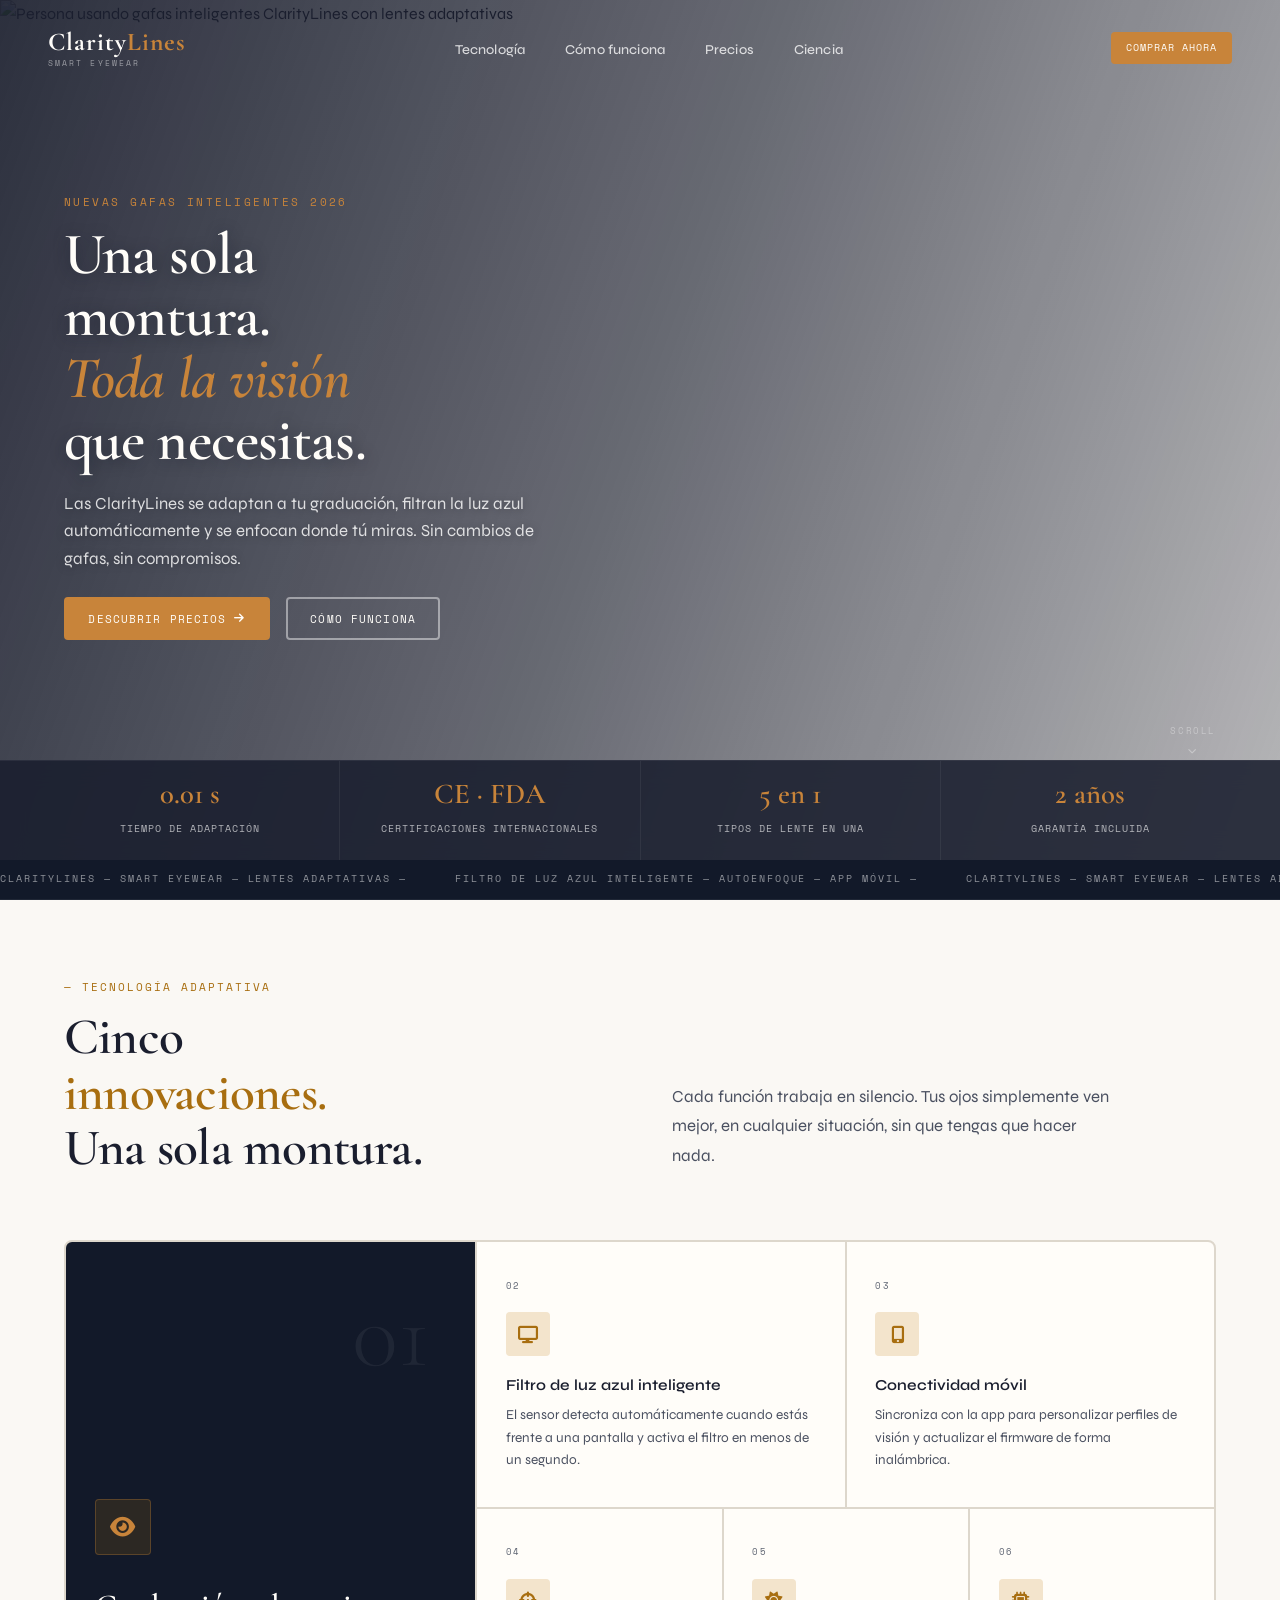
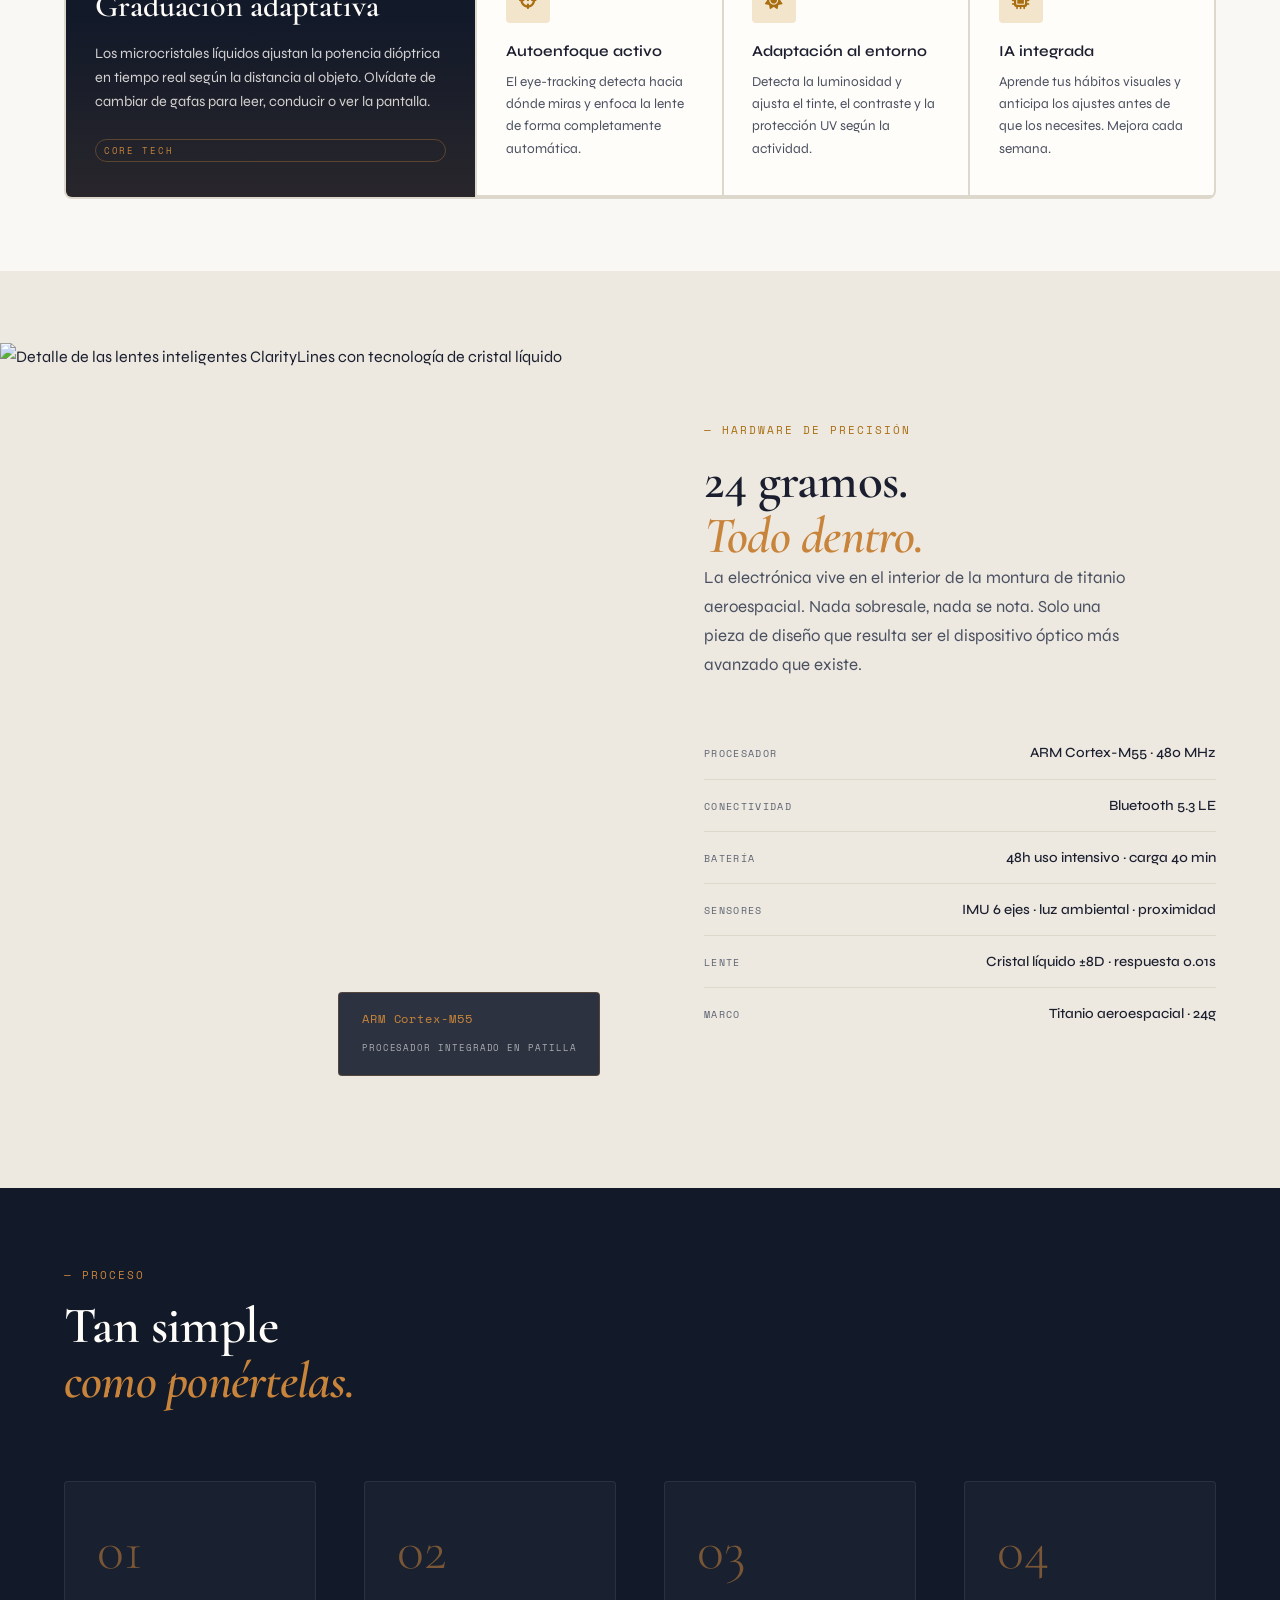
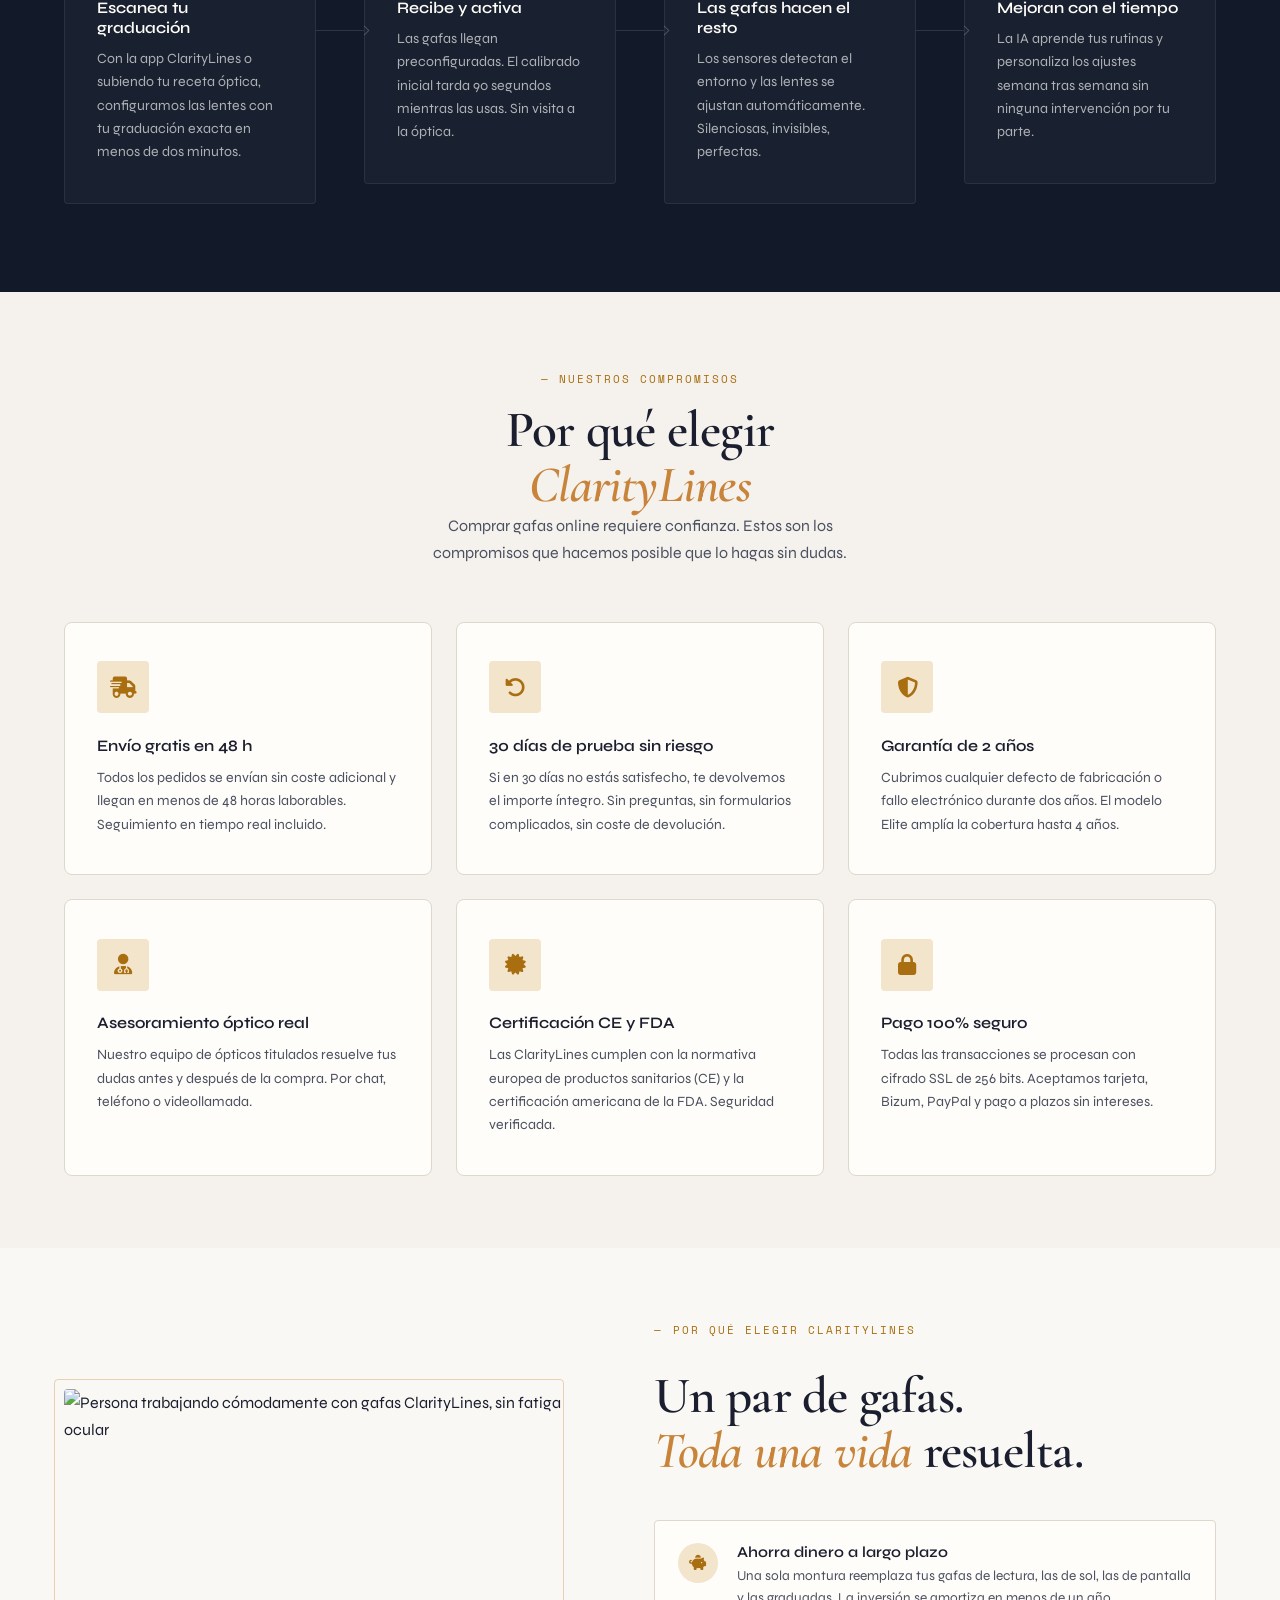
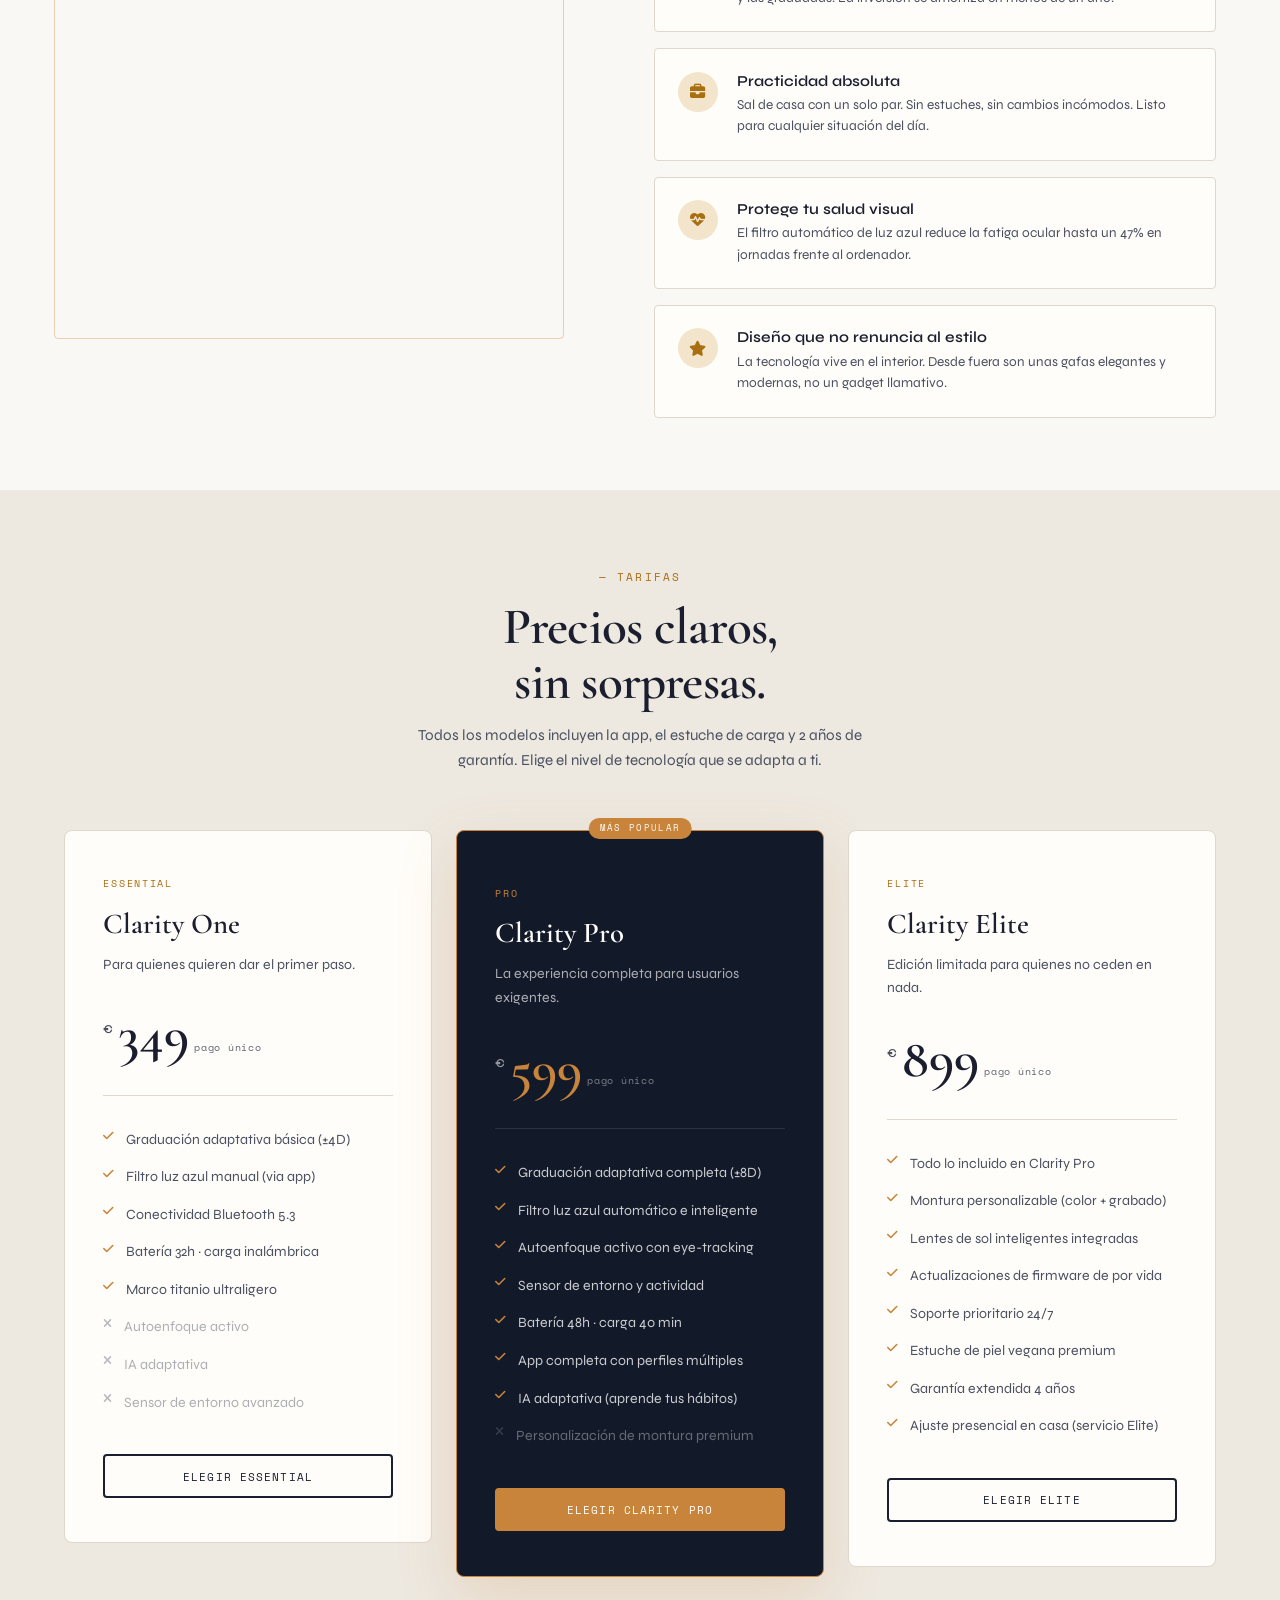
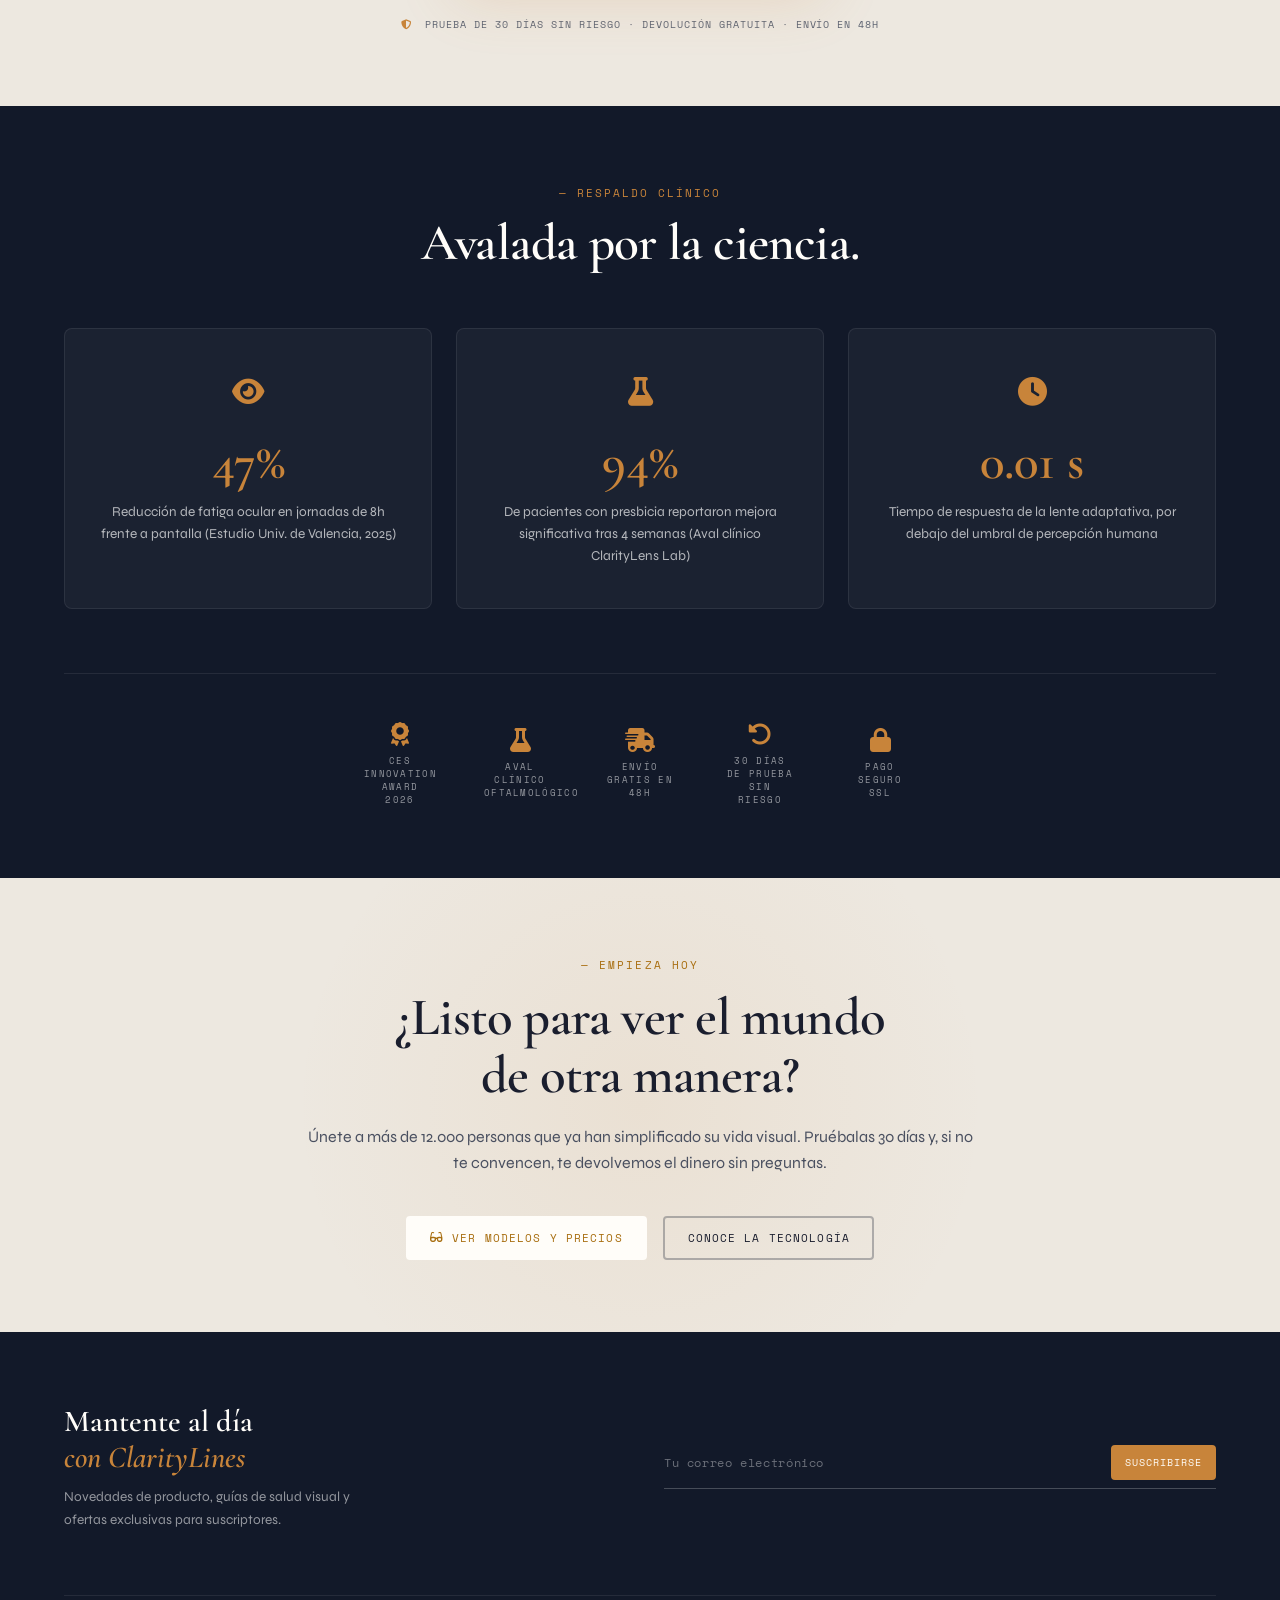
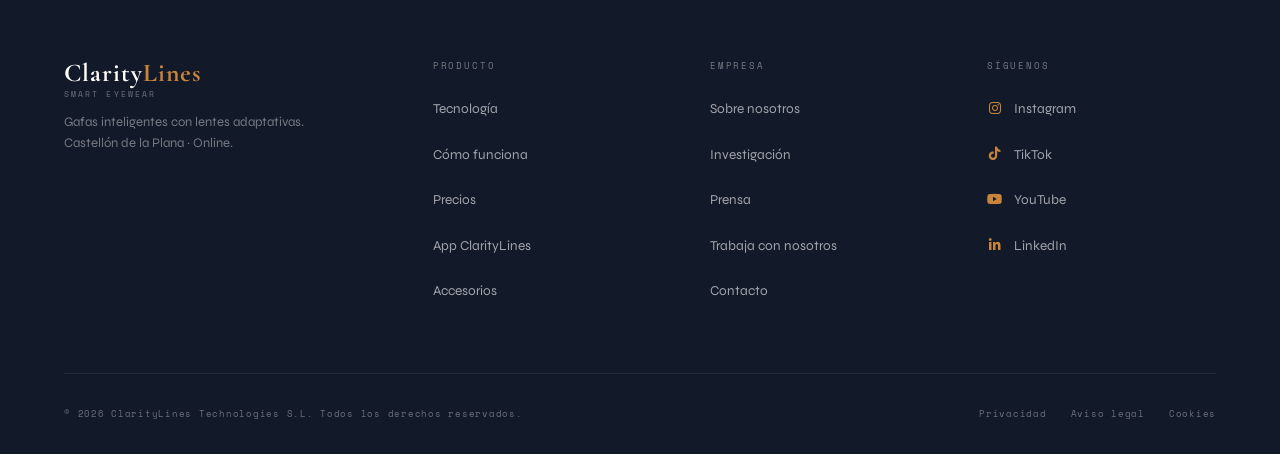
==== index.html @ ae740c85 "base web" ====
<!DOCTYPE html>
<html lang="es">
<head>
  <meta charset="UTF-8" />
  <meta name="viewport" content="width=device-width, initial-scale=1.0" />
  <title>ClarityLines — Gafas Inteligentes con Lentes Adaptativas | Castellón</title>
  <meta name="description" content="ClarityLines: gafas inteligentes con lentes adaptativas, filtro de luz azul y autoenfoque. Envío gratis en 48h, garantía 2 años. Tienda online. Castellón de la Plana." />
  <meta name="robots" content="index, follow" />
  <link rel="canonical" href="https://www.claritylines.es/" />

  <!-- Google Fonts -->
  <link rel="preconnect" href="https://fonts.googleapis.com" />
  <link rel="preconnect" href="https://fonts.gstatic.com" crossorigin />
  <link href="https://fonts.googleapis.com/css2?family=Cormorant+Garamond:ital,wght@0,300;0,400;0,600;0,700;1,300;1,400;1,600&family=Syne:wght@400;500;600;700;800&family=Space+Mono:wght@400;700&display=swap" rel="stylesheet" />

  <!-- Font Awesome 6 Free -->
  <link rel="stylesheet" href="https://cdnjs.cloudflare.com/ajax/libs/font-awesome/6.5.0/css/all.min.css" />

  <!-- Estilos -->
  <link rel="stylesheet" href="style.css" />
</head>
<body>


<!-- ====================================================
     BARRA DE PROGRESO DE LECTURA
===================================================== -->
<div class="progress-bar" id="progress-bar" aria-hidden="true"></div>


<!-- ====================================================
     HEADER
===================================================== -->
<header class="site-header" id="site-header">
  <div class="header-inner">
    <a href="#" class="logo" aria-label="ClarityLines inicio">
      <span class="logo-main">Clarity<span>Lines</span></span>
      <span class="logo-sub">Smart Eyewear</span>
    </a>

    <nav class="main-nav" aria-label="Navegación principal">
      <ul>
        <li><a href="#features">Tecnología</a></li>
        <li><a href="#how-it-works">Cómo funciona</a></li>
        <li><a href="#pricing">Precios</a></li>
        <li><a href="#avalada">Ciencia</a></li>
      </ul>
    </nav>

    <div class="header-actions">
      <a href="#pricing" class="btn btn--amber btn--header">Comprar ahora</a>
      <button class="hamburger" id="hamburger" aria-label="Abrir menú" aria-expanded="false">
        <span></span><span></span><span></span>
      </button>
    </div>
  </div>

  <div class="mobile-nav" id="mobile-nav">
    <ul>
      <li><a href="#features">Tecnología</a></li>
      <li><a href="#how-it-works">Cómo funciona</a></li>
      <li><a href="#pricing">Precios</a></li>
      <li><a href="#avalada">Ciencia</a></li>
    </ul>
  </div>
</header>


<!-- ====================================================
     HERO + TICKER — juntos ocupan exactamente 100vh
===================================================== -->
<div class="hero-ticker-wrap" id="hero-ticker-wrap">

  <section class="hero" aria-label="Hero ClarityLines">

    <div class="hero-image-wrap" id="hero-image-wrap">
      <img
        src="https://images.unsplash.com/photo-1574258495973-f010dfbb5371?w=1800&auto=format&fit=crop&q=80"
        alt="Persona usando gafas inteligentes ClarityLines con lentes adaptativas"
        class="hero-img"
        id="hero-img"
        fetchpriority="high"
      />
      <div class="hero-overlay"></div>
    </div>

    <div class="hero-content-wrap">
      <div class="hero-content">
        <p class="hero-eyebrow reveal">Nuevas gafas inteligentes 2026</p>
        <h1 class="hero-title reveal">
          Una sola<br />montura.<br />
          <em>Toda la visión</em><br />
          que necesitas.
        </h1>
        <p class="hero-sub reveal">
          Las ClarityLines se adaptan a tu graduación, filtran la luz azul
          automáticamente y se enfocan donde tú miras. Sin cambios de gafas,
          sin compromisos.
        </p>
        <div class="hero-btns reveal">
          <a href="#pricing" class="btn btn--amber">
            Descubrir precios <i class="fas fa-arrow-right" aria-hidden="true"></i>
          </a>
          <a href="#how-it-works" class="btn btn--outline-light">Cómo funciona</a>
        </div>
      </div>
    </div>

    <div class="hero-scroll-hint" aria-hidden="true">
      <span>Scroll</span>
      <i class="fas fa-chevron-down"></i>
    </div>

    <div class="hero-stats" aria-label="Datos técnicos clave">
      <div class="hero-stats-inner">
        <div class="stat-item">
          <span class="stat-num">0.01&thinsp;s</span>
          <span class="stat-desc">Tiempo de adaptación</span>
        </div>
        <div class="stat-item">
          <span class="stat-num">CE · FDA</span>
          <span class="stat-desc">Certificaciones internacionales</span>
        </div>
        <div class="stat-item">
          <span class="stat-num">5 en 1</span>
          <span class="stat-desc">Tipos de lente en una</span>
        </div>
        <div class="stat-item">
          <span class="stat-num">2 años</span>
          <span class="stat-desc">Garantía incluida</span>
        </div>
      </div>
    </div>

  </section>


  <!-- ====================================================
       TICKER — pegado al hero, forma parte de los 100vh
  ===================================================== -->
  <div class="ticker-wrap" aria-hidden="true">
    <div class="ticker-track">
      <span>ClarityLines &mdash; Smart Eyewear &mdash; Lentes Adaptativas &mdash;</span>
      <span>Filtro de luz azul inteligente &mdash; Autoenfoque &mdash; App móvil &mdash;</span>
      <span>ClarityLines &mdash; Smart Eyewear &mdash; Lentes Adaptativas &mdash;</span>
      <span>Filtro de luz azul inteligente &mdash; Autoenfoque &mdash; App móvil &mdash;</span>
    </div>
  </div>

</div><!-- /hero-ticker-wrap -->


<!-- ====================================================
     FEATURES — layout editorial asimétrico
===================================================== -->
<section class="features section" id="features" aria-labelledby="features-title">

  <div class="features-intro">
    <div class="features-intro-text">
      <span class="label reveal">— Tecnología adaptativa</span>
      <h2 class="section-title" id="features-title">
        <span class="reveal">Cinco</span><br />
        <span class="reveal text-accent">innovaciones.</span><br />
        <span class="reveal">Una sola montura.</span>
      </h2>
    </div>
    <p class="features-intro-body reveal">
      Cada función trabaja en silencio. Tus ojos simplemente ven mejor, en cualquier situación, sin que tengas que hacer nada.
    </p>
  </div>

  <!-- Grid asimétrico: tarjeta grande + columna derecha -->
  <div class="features-asymmetric">

    <!-- Tarjeta grande destacada -->
    <div class="feature-card feature-card--hero reveal">
      <div class="feature-card-num" aria-hidden="true">01</div>
      <div class="feature-icon" aria-hidden="true"><i class="fas fa-eye"></i></div>
      <h3 class="feature-title">Graduación adaptativa</h3>
      <p class="feature-body">Los microcristales líquidos ajustan la potencia dióptrica en tiempo real según la distancia al objeto. Olvídate de cambiar de gafas para leer, conducir o ver la pantalla.</p>
      <div class="feature-tag">Core Tech</div>
    </div>

    <!-- Columna derecha: dos filas -->
    <div class="features-col">
      <div class="features-row-top">
        <div class="feature-card reveal">
          <div class="feature-card-num" aria-hidden="true">02</div>
          <div class="feature-icon" aria-hidden="true"><i class="fas fa-display"></i></div>
          <h3 class="feature-title">Filtro de luz azul inteligente</h3>
          <p class="feature-body">El sensor detecta automáticamente cuando estás frente a una pantalla y activa el filtro en menos de un segundo.</p>
        </div>
        <div class="feature-card reveal">
          <div class="feature-card-num" aria-hidden="true">03</div>
          <div class="feature-icon" aria-hidden="true"><i class="fas fa-mobile-screen-button"></i></div>
          <h3 class="feature-title">Conectividad móvil</h3>
          <p class="feature-body">Sincroniza con la app para personalizar perfiles de visión y actualizar el firmware de forma inalámbrica.</p>
        </div>
      </div>
      <div class="features-row-bottom">
        <div class="feature-card reveal">
          <div class="feature-card-num" aria-hidden="true">04</div>
          <div class="feature-icon" aria-hidden="true"><i class="fas fa-crosshairs"></i></div>
          <h3 class="feature-title">Autoenfoque activo</h3>
          <p class="feature-body">El eye-tracking detecta hacia dónde miras y enfoca la lente de forma completamente automática.</p>
        </div>
        <div class="feature-card reveal">
          <div class="feature-card-num" aria-hidden="true">05</div>
          <div class="feature-icon" aria-hidden="true"><i class="fas fa-sun"></i></div>
          <h3 class="feature-title">Adaptación al entorno</h3>
          <p class="feature-body">Detecta la luminosidad y ajusta el tinte, el contraste y la protección UV según la actividad.</p>
        </div>
        <div class="feature-card reveal">
          <div class="feature-card-num" aria-hidden="true">06</div>
          <div class="feature-icon" aria-hidden="true"><i class="fas fa-microchip"></i></div>
          <h3 class="feature-title">IA integrada</h3>
          <p class="feature-body">Aprende tus hábitos visuales y anticipa los ajustes antes de que los necesites. Mejora cada semana.</p>
        </div>
      </div>
    </div>

  </div>

</section>


<!-- ====================================================
     SPLIT — spec visual de producto
===================================================== -->
<section class="split-spec section" aria-label="Especificaciones técnicas">

  <div class="split-spec-inner">

    <!-- Imagen a pantalla completa izquierda -->
    <div class="split-spec-image reveal">
      <img
        src="https://images.unsplash.com/photo-1559181567-c3190ca9959b?w=900&auto=format&fit=crop&q=80"
        alt="Detalle de las lentes inteligentes ClarityLines con tecnología de cristal líquido"
        loading="lazy"
      />
      <div class="split-spec-overlay-tag">
        <span class="tag-mono">ARM Cortex-M55</span>
        <span class="tag-desc">Procesador integrado en patilla</span>
      </div>
    </div>

    <!-- Contenido derecho -->
    <div class="split-spec-content">
      <span class="label reveal">— Hardware de precisión</span>
      <h2 class="section-title reveal">
        24 gramos.<br /><em>Todo dentro.</em>
      </h2>
      <p class="split-spec-body reveal">
        La electrónica vive en el interior de la montura de titanio aeroespacial. Nada sobresale, nada se nota. Solo una pieza de diseño que resulta ser el dispositivo óptico más avanzado que existe.
      </p>

      <div class="spec-list">
        <div class="spec-row reveal">
          <span class="spec-key">Procesador</span>
          <span class="spec-val">ARM Cortex-M55 · 480 MHz</span>
        </div>
        <div class="spec-row reveal">
          <span class="spec-key">Conectividad</span>
          <span class="spec-val">Bluetooth 5.3 LE</span>
        </div>
        <div class="spec-row reveal">
          <span class="spec-key">Batería</span>
          <span class="spec-val">48h uso intensivo · carga 40 min</span>
        </div>
        <div class="spec-row reveal">
          <span class="spec-key">Sensores</span>
          <span class="spec-val">IMU 6 ejes · luz ambiental · proximidad</span>
        </div>
        <div class="spec-row reveal">
          <span class="spec-key">Lente</span>
          <span class="spec-val">Cristal líquido ±8D · respuesta 0.01s</span>
        </div>
        <div class="spec-row reveal">
          <span class="spec-key">Marco</span>
          <span class="spec-val">Titanio aeroespacial · 24g</span>
        </div>
      </div>
    </div>

  </div>

</section>


<!-- ====================================================
     CÓMO FUNCIONA — pasos con numeración grande
===================================================== -->
<section class="how section" id="how-it-works" aria-labelledby="how-title">

  <div class="how-header">
    <div class="how-header-text">
      <span class="label reveal">— Proceso</span>
      <h2 class="section-title" id="how-title">
        <span class="reveal">Tan simple</span><br />
        <em class="reveal">como ponértelas.</em>
      </h2>
    </div>
  </div>

  <!-- Scroll horizontal en móvil, grid en escritorio -->
  <div class="how-steps-scroll">
    <div class="how-steps">
      <div class="step reveal">
        <div class="step-num" aria-hidden="true">01</div>
        <div class="step-text">
          <h3>Escanea tu graduación</h3>
          <p>Con la app ClarityLines o subiendo tu receta óptica, configuramos las lentes con tu graduación exacta en menos de dos minutos.</p>
        </div>
      </div>
      <div class="step-connector" aria-hidden="true"></div>
      <div class="step reveal">
        <div class="step-num" aria-hidden="true">02</div>
        <div class="step-text">
          <h3>Recibe y activa</h3>
          <p>Las gafas llegan preconfiguradas. El calibrado inicial tarda 90 segundos mientras las usas. Sin visita a la óptica.</p>
        </div>
      </div>
      <div class="step-connector" aria-hidden="true"></div>
      <div class="step reveal">
        <div class="step-num" aria-hidden="true">03</div>
        <div class="step-text">
          <h3>Las gafas hacen el resto</h3>
          <p>Los sensores detectan el entorno y las lentes se ajustan automáticamente. Silenciosas, invisibles, perfectas.</p>
        </div>
      </div>
      <div class="step-connector" aria-hidden="true"></div>
      <div class="step reveal">
        <div class="step-num" aria-hidden="true">04</div>
        <div class="step-text">
          <h3>Mejoran con el tiempo</h3>
          <p>La IA aprende tus rutinas y personaliza los ajustes semana tras semana sin ninguna intervención por tu parte.</p>
        </div>
      </div>
    </div>
  </div>

</section>


<!-- ====================================================
     POR QUÉ ELEGIRNOS — propuestas de valor concretas
===================================================== -->
<section class="porque section" id="porque" aria-labelledby="porque-title">

  <div class="section-header-center">
    <span class="label reveal">— Nuestros compromisos</span>
    <h2 class="section-title reveal" id="porque-title">
      Por qué elegir<br /><em>ClarityLines</em>
    </h2>
    <p class="porque-intro reveal">
      Comprar gafas online requiere confianza. Estos son los compromisos que hacemos posible que lo hagas sin dudas.
    </p>
  </div>

  <div class="porque-grid">

    <div class="porque-card reveal">
      <div class="porque-icon" aria-hidden="true">
        <i class="fas fa-truck-fast"></i>
      </div>
      <h3 class="porque-title">Envío gratis en 48 h</h3>
      <p class="porque-body">
        Todos los pedidos se envían sin coste adicional y llegan en menos de 48 horas laborables. Seguimiento en tiempo real incluido.
      </p>
    </div>

    <div class="porque-card reveal">
      <div class="porque-icon" aria-hidden="true">
        <i class="fas fa-rotate-left"></i>
      </div>
      <h3 class="porque-title">30 días de prueba sin riesgo</h3>
      <p class="porque-body">
        Si en 30 días no estás satisfecho, te devolvemos el importe íntegro. Sin preguntas, sin formularios complicados, sin coste de devolución.
      </p>
    </div>

    <div class="porque-card reveal">
      <div class="porque-icon" aria-hidden="true">
        <i class="fas fa-shield-halved"></i>
      </div>
      <h3 class="porque-title">Garantía de 2 años</h3>
      <p class="porque-body">
        Cubrimos cualquier defecto de fabricación o fallo electrónico durante dos años. El modelo Elite amplía la cobertura hasta 4 años.
      </p>
    </div>

    <div class="porque-card reveal">
      <div class="porque-icon" aria-hidden="true">
        <i class="fas fa-user-doctor"></i>
      </div>
      <h3 class="porque-title">Asesoramiento óptico real</h3>
      <p class="porque-body">
        Nuestro equipo de ópticos titulados resuelve tus dudas antes y después de la compra. Por chat, teléfono o videollamada.
      </p>
    </div>

    <div class="porque-card reveal">
      <div class="porque-icon" aria-hidden="true">
        <i class="fas fa-certificate"></i>
      </div>
      <h3 class="porque-title">Certificación CE y FDA</h3>
      <p class="porque-body">
        Las ClarityLines cumplen con la normativa europea de productos sanitarios (CE) y la certificación americana de la FDA. Seguridad verificada.
      </p>
    </div>

    <div class="porque-card reveal">
      <div class="porque-icon" aria-hidden="true">
        <i class="fas fa-lock"></i>
      </div>
      <h3 class="porque-title">Pago 100% seguro</h3>
      <p class="porque-body">
        Todas las transacciones se procesan con cifrado SSL de 256 bits. Aceptamos tarjeta, Bizum, PayPal y pago a plazos sin intereses.
      </p>
    </div>

  </div>

</section>


<!-- ====================================================
     BENEFICIOS — split screen asimétrico
===================================================== -->
<section class="benefits section" id="benefits" aria-labelledby="benefits-title">
  <div class="benefits-inner">

    <div class="benefits-image reveal">
      <img
        src="https://images.unsplash.com/photo-1508214751196-bcfd4ca60f91?w=900&auto=format&fit=crop&q=80"
        alt="Persona trabajando cómodamente con gafas ClarityLines, sin fatiga ocular"
        loading="lazy"
      />
    </div>

    <div class="benefits-content">
      <span class="label reveal">— Por qué elegir ClarityLines</span>
      <h2 class="section-title reveal" id="benefits-title">
        Un par de gafas.<br /><em>Toda una vida</em> resuelta.
      </h2>
      <div class="benefit-item reveal">
        <div class="benefit-icon" aria-hidden="true"><i class="fas fa-piggy-bank"></i></div>
        <div>
          <h4>Ahorra dinero a largo plazo</h4>
          <p>Una sola montura reemplaza tus gafas de lectura, las de sol, las de pantalla y las graduadas. La inversión se amortiza en menos de un año.</p>
        </div>
      </div>
      <div class="benefit-item reveal">
        <div class="benefit-icon" aria-hidden="true"><i class="fas fa-briefcase"></i></div>
        <div>
          <h4>Practicidad absoluta</h4>
          <p>Sal de casa con un solo par. Sin estuches, sin cambios incómodos. Listo para cualquier situación del día.</p>
        </div>
      </div>
      <div class="benefit-item reveal">
        <div class="benefit-icon" aria-hidden="true"><i class="fas fa-heart-pulse"></i></div>
        <div>
          <h4>Protege tu salud visual</h4>
          <p>El filtro automático de luz azul reduce la fatiga ocular hasta un 47% en jornadas frente al ordenador.</p>
        </div>
      </div>
      <div class="benefit-item reveal">
        <div class="benefit-icon" aria-hidden="true"><i class="fas fa-star"></i></div>
        <div>
          <h4>Diseño que no renuncia al estilo</h4>
          <p>La tecnología vive en el interior. Desde fuera son unas gafas elegantes y modernas, no un gadget llamativo.</p>
        </div>
      </div>
    </div>

  </div>
</section>


<!-- ====================================================
     PRICING
===================================================== -->
<section class="pricing section" id="pricing" aria-labelledby="pricing-title">

  <div class="section-header-center reveal">
    <span class="label">— Tarifas</span>
    <h2 class="section-title" id="pricing-title">
      Precios claros,<br />sin sorpresas.
    </h2>
    <p class="pricing-intro">
      Todos los modelos incluyen la app, el estuche de carga y 2 años de garantía.
      Elige el nivel de tecnología que se adapta a ti.
    </p>
  </div>

  <div class="pricing-grid">

    <div class="price-card reveal">
      <div class="price-tier">Essential</div>
      <div class="price-name">Clarity One</div>
      <p class="price-tagline">Para quienes quieren dar el primer paso.</p>
      <div class="price-amount">
        <span class="price-currency">€</span>
        <span class="price-num">349</span>
        <span class="price-period">pago único</span>
      </div>
      <ul class="price-features">
        <li><i class="fas fa-check" aria-hidden="true"></i> Graduación adaptativa básica (±4D)</li>
        <li><i class="fas fa-check" aria-hidden="true"></i> Filtro luz azul manual (via app)</li>
        <li><i class="fas fa-check" aria-hidden="true"></i> Conectividad Bluetooth 5.3</li>
        <li><i class="fas fa-check" aria-hidden="true"></i> Batería 32h · carga inalámbrica</li>
        <li><i class="fas fa-check" aria-hidden="true"></i> Marco titanio ultraligero</li>
        <li class="muted"><i class="fas fa-times" aria-hidden="true"></i> Autoenfoque activo</li>
        <li class="muted"><i class="fas fa-times" aria-hidden="true"></i> IA adaptativa</li>
        <li class="muted"><i class="fas fa-times" aria-hidden="true"></i> Sensor de entorno avanzado</li>
      </ul>
      <a href="#" class="btn btn--outline btn--full">Elegir Essential</a>
    </div>

    <div class="price-card price-card--featured reveal">
      <div class="price-badge">Más popular</div>
      <div class="price-tier">Pro</div>
      <div class="price-name">Clarity Pro</div>
      <p class="price-tagline">La experiencia completa para usuarios exigentes.</p>
      <div class="price-amount">
        <span class="price-currency">€</span>
        <span class="price-num">599</span>
        <span class="price-period">pago único</span>
      </div>
      <ul class="price-features">
        <li><i class="fas fa-check" aria-hidden="true"></i> Graduación adaptativa completa (±8D)</li>
        <li><i class="fas fa-check" aria-hidden="true"></i> Filtro luz azul automático e inteligente</li>
        <li><i class="fas fa-check" aria-hidden="true"></i> Autoenfoque activo con eye-tracking</li>
        <li><i class="fas fa-check" aria-hidden="true"></i> Sensor de entorno y actividad</li>
        <li><i class="fas fa-check" aria-hidden="true"></i> Batería 48h · carga 40 min</li>
        <li><i class="fas fa-check" aria-hidden="true"></i> App completa con perfiles múltiples</li>
        <li><i class="fas fa-check" aria-hidden="true"></i> IA adaptativa (aprende tus hábitos)</li>
        <li class="muted"><i class="fas fa-times" aria-hidden="true"></i> Personalización de montura premium</li>
      </ul>
      <a href="#" class="btn btn--amber btn--full">Elegir Clarity Pro</a>
    </div>

    <div class="price-card reveal">
      <div class="price-tier">Elite</div>
      <div class="price-name">Clarity Elite</div>
      <p class="price-tagline">Edición limitada para quienes no ceden en nada.</p>
      <div class="price-amount">
        <span class="price-currency">€</span>
        <span class="price-num">899</span>
        <span class="price-period">pago único</span>
      </div>
      <ul class="price-features">
        <li><i class="fas fa-check" aria-hidden="true"></i> Todo lo incluido en Clarity Pro</li>
        <li><i class="fas fa-check" aria-hidden="true"></i> Montura personalizable (color + grabado)</li>
        <li><i class="fas fa-check" aria-hidden="true"></i> Lentes de sol inteligentes integradas</li>
        <li><i class="fas fa-check" aria-hidden="true"></i> Actualizaciones de firmware de por vida</li>
        <li><i class="fas fa-check" aria-hidden="true"></i> Soporte prioritario 24/7</li>
        <li><i class="fas fa-check" aria-hidden="true"></i> Estuche de piel vegana premium</li>
        <li><i class="fas fa-check" aria-hidden="true"></i> Garantía extendida 4 años</li>
        <li><i class="fas fa-check" aria-hidden="true"></i> Ajuste presencial en casa (servicio Elite)</li>
      </ul>
      <a href="#" class="btn btn--outline btn--full">Elegir Elite</a>
    </div>

  </div>

  <p class="pricing-note">
    <i class="fas fa-shield-halved" aria-hidden="true"></i>
    Prueba de 30 días sin riesgo · Devolución gratuita · Envío en 48h
  </p>

</section>


<!-- ====================================================
     AVALADA POR LA CIENCIA
===================================================== -->
<section class="avalada section" id="avalada" aria-labelledby="avalada-title">

  <div class="section-header-center reveal">
    <span class="label">— Respaldo clínico</span>
    <h2 class="section-title" id="avalada-title">
      Avalada por la ciencia.
    </h2>
  </div>

  <div class="avalada-grid">

    <div class="avalada-card reveal">
      <div class="avalada-icon" aria-hidden="true"><i class="fas fa-eye"></i></div>
      <span class="avalada-num">47%</span>
      <p class="avalada-desc">Reducción de fatiga ocular en jornadas de 8h frente a pantalla (Estudio Univ. de Valencia, 2025)</p>
    </div>

    <div class="avalada-card reveal">
      <div class="avalada-icon" aria-hidden="true"><i class="fas fa-flask"></i></div>
      <span class="avalada-num">94%</span>
      <p class="avalada-desc">De pacientes con presbicia reportaron mejora significativa tras 4 semanas (Aval clínico ClarityLens Lab)</p>
    </div>

    <div class="avalada-card reveal">
      <div class="avalada-icon" aria-hidden="true"><i class="fas fa-clock"></i></div>
      <span class="avalada-num">0.01 s</span>
      <p class="avalada-desc">Tiempo de respuesta de la lente adaptativa, por debajo del umbral de percepción humana</p>
    </div>

  </div>

  <div class="trust-bar">
    <div class="trust-item reveal">
      <i class="fas fa-award" aria-hidden="true"></i>
      <span>CES Innovation Award 2026</span>
    </div>
    <div class="trust-item reveal">
      <i class="fas fa-flask" aria-hidden="true"></i>
      <span>Aval clínico oftalmológico</span>
    </div>
    <div class="trust-item reveal">
      <i class="fas fa-truck-fast" aria-hidden="true"></i>
      <span>Envío gratis en 48h</span>
    </div>
    <div class="trust-item reveal">
      <i class="fas fa-rotate-left" aria-hidden="true"></i>
      <span>30 días de prueba sin riesgo</span>
    </div>
    <div class="trust-item reveal">
      <i class="fas fa-lock" aria-hidden="true"></i>
      <span>Pago seguro SSL</span>
    </div>
  </div>

</section>


<!-- ====================================================
     CTA
===================================================== -->
<section class="cta-section" aria-label="Llamada a la acción">
  <div class="cta-inner">
    <span class="label reveal">— Empieza hoy</span>
    <h2 class="cta-title reveal">
      ¿Listo para ver el mundo<br />de otra manera?
    </h2>
    <p class="cta-sub reveal">
      Únete a más de 12.000 personas que ya han simplificado su vida visual.
      Pruébalas 30 días y, si no te convencen, te devolvemos el dinero sin preguntas.
    </p>
    <div class="cta-btns reveal">
      <a href="#pricing" class="btn btn--cta-white">
        <i class="fas fa-glasses" aria-hidden="true"></i> Ver modelos y precios
      </a>
      <a href="#features" class="btn btn--outline-light">Conoce la tecnología</a>
    </div>
  </div>
</section>


<!-- ====================================================
     FOOTER
===================================================== -->
<footer class="site-footer" id="site-footer">

  <div class="footer-newsletter reveal">
    <div class="newsletter-text">
      <h3>Mantente al día<br /><em>con ClarityLines</em></h3>
      <p>Novedades de producto, guías de salud visual y ofertas exclusivas para suscriptores.</p>
    </div>
    <div id="newsletter-form">
      <div class="newsletter-input-wrap" id="newsletter-input-wrap">
        <input
          type="email"
          id="newsletter-email"
          placeholder="Tu correo electrónico"
          aria-label="Correo electrónico para newsletter"
        />
        <button id="newsletter-btn" class="btn btn--amber btn--newsletter">Suscribirse</button>
      </div>
    </div>
  </div>

  <div class="footer-nav-grid">

    <div class="footer-brand">
      <a href="#" class="logo" aria-label="ClarityLines inicio">
        <span class="logo-main">Clarity<span>Lines</span></span>
        <span class="logo-sub">Smart Eyewear</span>
      </a>
      <p class="footer-tagline">
        Gafas inteligentes con lentes adaptativas.<br />Castellón de la Plana · Online.
      </p>
    </div>

    <div class="footer-col">
      <h4 class="footer-col-title">Producto</h4>
      <ul>
        <li><a href="#features">Tecnología</a></li>
        <li><a href="#how-it-works">Cómo funciona</a></li>
        <li><a href="#pricing">Precios</a></li>
        <li><a href="#">App ClarityLines</a></li>
        <li><a href="#">Accesorios</a></li>
      </ul>
    </div>

    <div class="footer-col">
      <h4 class="footer-col-title">Empresa</h4>
      <ul>
        <li><a href="#">Sobre nosotros</a></li>
        <li><a href="#">Investigación</a></li>
        <li><a href="#">Prensa</a></li>
        <li><a href="#">Trabaja con nosotros</a></li>
        <li><a href="#">Contacto</a></li>
      </ul>
    </div>

    <div class="footer-col">
      <h4 class="footer-col-title">Síguenos</h4>
      <ul class="footer-social">
        <li><a href="#" aria-label="Instagram"><i class="fab fa-instagram" aria-hidden="true"></i> Instagram</a></li>
        <li><a href="#" aria-label="TikTok"><i class="fab fa-tiktok" aria-hidden="true"></i> TikTok</a></li>
        <li><a href="#" aria-label="YouTube"><i class="fab fa-youtube" aria-hidden="true"></i> YouTube</a></li>
        <li><a href="#" aria-label="LinkedIn"><i class="fab fa-linkedin-in" aria-hidden="true"></i> LinkedIn</a></li>
      </ul>
    </div>

  </div>

  <div class="footer-legal">
    <p>&copy; <span id="footer-year"></span> ClarityLines Technologies S.L. Todos los derechos reservados.</p>
    <ul>
      <li><a href="#">Privacidad</a></li>
      <li><a href="#">Aviso legal</a></li>
      <li><a href="#">Cookies</a></li>
    </ul>
  </div>

</footer>


<script src="script.js"></script>
</body>
</html>
---- style.css ----
/* ================================================================
   CLARITYLINES — style.css
   Versión: 2026 — Rediseño editorial
================================================================ */

/* ----------------------------------------------------------------
   VARIABLES DE DISEÑO
---------------------------------------------------------------- */
:root {
  /* Tipografía */
  --font-display: 'Cormorant Garamond', Georgia, serif;
  --font-ui:      'Syne', system-ui, sans-serif;
  --font-mono:    'Space Mono', 'Courier New', monospace;

  /* Escala tipográfica del hero con clamp fluido:
     mínimo seguro en 320px (1.9rem ≈ 30px), máximo editorial en ≥1440px (7.8rem).
     El breakpoint intermedio 768px llega a ~4.8rem, 480px a ~3rem. */
  --size-hero:    clamp(1.9rem, 3.6vw + 0.8rem, 5.2rem);
  --size-section: clamp(1.8rem, 3vw + 0.8rem, 4rem);
  --size-h3:      clamp(1.1rem, 1.5vw + 0.5rem, 1.6rem);
  --size-body:    1rem;
  --size-small:   0.85rem;
  --size-mono:    0.7rem;

  /* Paleta — sin negro puro; azul muy oscuro como base de tinta */
  --ink:          #1a1e2e;
  --ink-mid:      #2e3347;
  --ink-soft:     #5a6070;
  --ink-ghost:    #9aa0ae;

  /* Ámbar principal oscurecido de #c8843a a #a86e10 para superar
     ratio WCAG AA 4.5:1 sobre fondos claros (--paper, --white, --cream).
     Relación calculada: #a86e10 sobre #faf8f4 ≈ 5.1:1. */
  --amber:        #a86e10;
  --amber-light:  #c8843a;
  --amber-pale:   #f3e4cc;
  --amber-glow:   rgba(168, 110, 16, 0.18);

  --cream:        #f5f2ed;
  --cream-deep:   #ede8e0;
  --cream-border: #ddd7cc;
  --paper:        #faf8f4;
  --white:        #fffdf9;
  --navy:         #1b2a4a;
  --navy-dark:    #121929;
  --navy-mid:     #2e3f60;

  --text:         #1a1e2e;
  --text-mid:     #4a5060;
  /* --text-light ajustado de #6e7480 a #5e6472 para alcanzar 4.5:1
     sobre --paper (#faf8f4). Ratio resultante ≈ 5.0:1. */
  --text-light:   #5e6472;

  --space-xs: 0.5rem;
  --space-s:  1rem;
  --space-m:  2rem;
  --space-l:  4rem;
  --space-xl: 7rem;

  --ease:   cubic-bezier(0.22, 1, 0.36, 1);
  --dur:    0.55s;
  --radius: 4px;
}

/* ----------------------------------------------------------------
   RESET Y BASE
---------------------------------------------------------------- */
*, *::before, *::after { box-sizing: border-box; margin: 0; padding: 0; }

html {
  scroll-behavior: smooth;
  font-size: 16px;
  scrollbar-width: thin;
  scrollbar-color: var(--amber-light) var(--navy-dark);
}

body {
  background: var(--paper);
  color: var(--text);
  font-family: var(--font-ui);
  font-size: var(--size-body);
  font-weight: 400;
  line-height: 1.7;
  overflow-x: hidden;
}

img { display: block; max-width: 100%; height: auto; object-fit: cover; }
ul  { list-style: none; }
a   { color: inherit; text-decoration: none; }
button { cursor: pointer; border: none; background: none; font-family: inherit; }
::selection { background: var(--amber-light); color: var(--white); }

::-webkit-scrollbar { width: 6px; }
::-webkit-scrollbar-track { background: var(--navy-dark); }
::-webkit-scrollbar-thumb { background: var(--amber-light); border-radius: 3px; }
::-webkit-scrollbar-thumb:hover { background: var(--amber); }

/* ----------------------------------------------------------------
   BARRA DE PROGRESO DE LECTURA
---------------------------------------------------------------- */
.progress-bar {
  position: fixed;
  top: 0; left: 0;
  height: 2px;
  width: 0%;
  background: var(--amber-light);
  z-index: 2000;
  transition: width 0.1s linear;
}

/* ----------------------------------------------------------------
   ANIMACIONES DE ENTRADA
---------------------------------------------------------------- */
.reveal {
  opacity: 0;
  transform: translateY(28px);
  transition: opacity var(--dur) var(--ease), transform var(--dur) var(--ease);
}
.reveal.in-view { opacity: 1; transform: translateY(0); }
.reveal:nth-child(2) { transition-delay: 0.08s; }
.reveal:nth-child(3) { transition-delay: 0.16s; }
.reveal:nth-child(4) { transition-delay: 0.24s; }
.reveal:nth-child(5) { transition-delay: 0.32s; }
.reveal:nth-child(6) { transition-delay: 0.40s; }

@media (prefers-reduced-motion: reduce) {
  .reveal {
    opacity: 1;
    transform: none;
    transition: none;
  }
  * {
    animation-duration: 0.01ms !important;
    transition-duration: 0.01ms !important;
  }
}

/* ----------------------------------------------------------------
   TIPOGRAFÍA
---------------------------------------------------------------- */
h1, h2 {
  font-family: var(--font-display);
  font-weight: 600;
  line-height: 1.08;
  letter-spacing: -0.015em;
}
h3, h4 {
  font-family: var(--font-ui);
  font-weight: 600;
  line-height: 1.25;
}

/* em en contexto oscuro (hero, how, avalada, footer) conserva el dorado claro
   ya que el ratio sobre fondos navy es superior a 4.5:1 */
em { font-style: italic; color: var(--amber-light); }

.label {
  display: inline-block;
  font-family: var(--font-mono);
  font-size: var(--size-mono);
  letter-spacing: 0.18em;
  text-transform: uppercase;
  /* Dorado oscurecido para superar WCAG AA sobre fondos claros */
  color: var(--amber);
  margin-bottom: 0.9rem;
}
.section-title { font-size: var(--size-section); color: var(--ink); }
.text-accent { color: var(--amber); }

/* ----------------------------------------------------------------
   BOTONES
---------------------------------------------------------------- */
.btn {
  display: inline-flex;
  align-items: center;
  gap: 0.5rem;
  font-family: var(--font-mono);
  font-size: var(--size-mono);
  letter-spacing: 0.1em;
  text-transform: uppercase;
  padding: 0.9em 2em;
  border-radius: var(--radius);
  transition:
    background var(--dur) var(--ease),
    color var(--dur) var(--ease),
    border-color var(--dur) var(--ease),
    transform 0.2s,
    box-shadow 0.2s;
  cursor: pointer;
  white-space: nowrap;
}
.btn:hover { transform: translateY(-2px); }

.btn--amber {
  background: var(--amber-light);
  color: var(--white);
  border: 2px solid var(--amber-light);
}
.btn--amber:hover {
  background: var(--navy);
  border-color: var(--navy);
  box-shadow: 0 6px 24px rgba(26, 30, 46, 0.28);
}
.btn--outline {
  background: transparent;
  color: var(--ink);
  border: 2px solid var(--ink);
}
.btn--outline:hover {
  background: var(--ink);
  color: var(--white);
}
.btn--outline-light {
  background: transparent;
  color: var(--white);
  border: 2px solid rgba(255, 255, 255, 0.45);
}
.btn--outline-light:hover {
  background: rgba(255, 255, 255, 0.1);
  border-color: var(--white);
}
.btn--cta-white {
  background: var(--white);
  color: var(--amber);
  border: 2px solid var(--white);
}
.btn--cta-white:hover {
  background: transparent;
  color: var(--white);
  border-color: var(--white);
}
.btn--header    { padding: 0.55em 1.3em; font-size: 0.62rem; }
.btn--newsletter { padding: 0.55em 1.2em; font-size: 0.62rem; }
.btn--full { width: 100%; justify-content: center; }

/* ----------------------------------------------------------------
   SECCIONES — espaciado compartido
---------------------------------------------------------------- */
.section { padding: clamp(3rem, 8vh, 7rem) clamp(1.5rem, 5vw, 5rem); }
.section-header        { margin-bottom: 3.5rem; }
.section-header-center { text-align: center; margin-bottom: 3.5rem; }
.section-header-center .section-title { text-align: center; }

/* ----------------------------------------------------------------
   HEADER
---------------------------------------------------------------- */
.site-header {
  position: fixed;
  top: 0; left: 0; right: 0;
  z-index: 1000;
  transition: background var(--dur) var(--ease), box-shadow var(--dur) var(--ease);
}
.header-inner {
  display: flex;
  align-items: center;
  justify-content: space-between;
  padding: 1.8rem 3rem;
  transition: padding var(--dur) var(--ease);
}
.site-header.scrolled {
  background: rgba(250, 248, 244, 0.96);
  backdrop-filter: blur(16px);
  -webkit-backdrop-filter: blur(16px);
  box-shadow: 0 1px 0 var(--cream-border);
}
.site-header.scrolled .header-inner {
  padding-top: 1rem;
  padding-bottom: 1rem;
}

/* Logo */
.logo {
  display: flex;
  flex-direction: column;
  line-height: 1;
  gap: 0;
  row-gap: 0;
  position: relative;
  z-index: 1001;
}
.logo-main {
  font-family: var(--font-display);
  font-size: 1.6rem;
  font-weight: 700;
  letter-spacing: 0.04em;
  color: var(--white);
  transition: color var(--dur) var(--ease);
  line-height: 1;
}
.logo-main span { color: var(--amber-light); }
.logo-sub {
  font-family: var(--font-mono);
  font-size: 0.5rem;
  letter-spacing: 0.26em;
  text-transform: uppercase;
  color: rgba(255, 255, 255, 0.5);
  transition: color var(--dur) var(--ease);
  margin-top: 5px;
  line-height: 1;
}
.site-header.scrolled .logo-main      { color: var(--ink); }
.site-header.scrolled .logo-main span { color: var(--amber-light); }
.site-header.scrolled .logo-sub       { color: var(--text-light); }

/* Navegación escritorio */
.main-nav ul { display: flex; gap: 2.5rem; }
.main-nav a {
  font-family: var(--font-ui);
  font-size: 0.85rem;
  font-weight: 500;
  color: rgba(255, 255, 255, 0.78);
  position: relative;
  letter-spacing: 0.01em;
  transition: color 0.3s;
}
.main-nav a::after {
  content: '';
  position: absolute;
  bottom: -4px; left: 0;
  width: 0; height: 1px;
  background: var(--amber-light);
  transition: width 0.3s var(--ease);
}
.main-nav a:hover { color: var(--white); }
.main-nav a:hover::after { width: 100%; }
.site-header.scrolled .main-nav a       { color: var(--text-mid); }
.site-header.scrolled .main-nav a:hover { color: var(--ink); }
.site-header.scrolled .main-nav a::after { background: var(--amber-light); }

.header-actions { display: flex; align-items: center; gap: 1rem; }

/* Hamburguesa */
.hamburger { display: none; flex-direction: column; gap: 5px; width: 24px; }
.hamburger span {
  display: block;
  height: 1.5px;
  background: rgba(255, 255, 255, 0.85);
  border-radius: 2px;
  transition: transform 0.3s var(--ease), opacity 0.3s;
}
.site-header.scrolled .hamburger span { background: var(--ink); }

/* Menú móvil */
.mobile-nav {
  background: transparent;
  max-height: 0;
  overflow: hidden;
  transition: max-height 0.4s var(--ease), padding 0.4s var(--ease), background var(--dur) var(--ease);
  border-top: 1px solid transparent;
}
.site-header.scrolled .mobile-nav { background: var(--white); }
.mobile-nav.open {
  background: var(--white);
  max-height: 380px;
  padding: 1.5rem 0 2rem;
  border-top-color: var(--cream-border);
}
.mobile-nav ul { display: flex; flex-direction: column; }
.mobile-nav a {
  display: flex;
  align-items: center;
  padding: 0.75rem 2rem;
  font-family: var(--font-ui);
  font-size: 1rem;
  font-weight: 500;
  color: var(--ink);
  min-height: 44px;
  transition: background 0.2s, color 0.2s;
}
.mobile-nav a:hover { background: var(--cream); color: var(--amber); }

/* ----------------------------------------------------------------
   CONTENEDOR HERO + TICKER — 100vh exacto
---------------------------------------------------------------- */
.hero-ticker-wrap {
  display: flex;
  flex-direction: column;
  /* Use 100svh for modern browsers; min-height allows expansion if content needs more space */
  min-height: 100vh;
  min-height: 100svh;
  max-height: 100svh;
}

/* ----------------------------------------------------------------
   HERO
---------------------------------------------------------------- */
.hero {
  position: relative;
  flex: 1;
  display: flex;
  flex-direction: column;
  justify-content: flex-start;
  overflow: hidden;
  min-height: 0;
  /* min-height ensures hero is usable even at high zoom levels */
  min-height: 420px;
}

.hero-image-wrap {
  position: absolute;
  inset: 0;
  will-change: transform;
  pointer-events: none;
  z-index: 0;
}
.hero-img {
  width: 100%; height: 100%;
  object-fit: cover;
  transform: scale(1.08);
  transition: transform 6s var(--ease);
}
.hero-img.loaded { transform: scale(1); }

/* Overlay ligeramente más opaco en el vértice izquierdo
   para garantizar contraste del título en todos los breakpoints */
.hero-overlay {
  position: absolute; inset: 0;
  background: linear-gradient(
    110deg,
    rgba(26, 30, 46, 0.92) 0%,
    rgba(26, 30, 46, 0.65) 50%,
    rgba(26, 30, 46, 0.30) 100%
  );
  pointer-events: none;
}

/* hero-content-wrap:
   padding-top fluido para funcionar en todos los niveles de zoom.
   padding-bottom reserva espacio para hero-stats (80px) + margen.
   flex:1 hace que ocupe el espacio disponible sin desbordar. */
.hero-content-wrap {
  position: relative;
  z-index: 10;
  display: flex;
  /* Centrado vertical: el contenido flota en el medio del espacio disponible */
  align-items: center;
  /* padding-top generoso para compensar el header fijo (≈80px) y empujar visualmente
     el contenido hacia el tercio superior — más atractivo que centrado perfecto */
  padding: clamp(80px, 10vh, 130px) clamp(1.5rem, 5vw, 5rem) clamp(1rem, 2vh, 2rem);
  width: 100%;
  min-height: 0;
  flex: 1;
  overflow: hidden;
}
.hero-content { max-width: 820px; width: 100%; }

.hero-eyebrow {
  font-family: var(--font-mono);
  font-size: var(--size-mono);
  letter-spacing: 0.22em;
  text-transform: uppercase;
  color: var(--amber-light);
  margin-bottom: clamp(0.8rem, 1.5vh, 1.4rem);
}
.hero-title {
  font-size: var(--size-hero);
  font-weight: 600;
  color: var(--white);
  line-height: 1.05;
  margin-bottom: clamp(1rem, 2vh, 1.8rem);
  /* text-shadow refuerza el contraste sobre zonas más claras de la imagen */
  text-shadow: 0 2px 16px rgba(18, 25, 41, 0.45);
  /* Evita que el título desborde el contenedor en pantallas muy estrechas */
  word-break: break-word;
  overflow-wrap: break-word;
}
.hero-title em {
  color: var(--amber-light);
  font-style: italic;
  text-shadow: none;
}
.hero-sub {
  font-size: clamp(0.88rem, 1.2vw + 0.3rem, 1.05rem);
  color: rgba(255, 255, 255, 0.82);
  max-width: 48ch;
  margin-bottom: clamp(1.5rem, 2.5vh, 2.6rem);
  font-weight: 400;
  line-height: 1.65;
  font-family: var(--font-ui);
  text-shadow: 0 1px 8px rgba(18, 25, 41, 0.35);
}
.hero-btns {
  display: flex;
  gap: 1rem;
  flex-wrap: wrap;
  position: relative;
  z-index: 11;
}

/* Indicador de scroll */
.hero-scroll-hint {
  position: absolute;
  /* Position above the stats bar — stats is now ~80px tall, place above it */
  bottom: calc(80px + 1.5rem); right: clamp(1.5rem, 5vw, 5rem);
  z-index: 11;
  display: flex; flex-direction: column;
  align-items: center; gap: 0.5rem;
  font-family: var(--font-mono);
  font-size: 0.55rem;
  letter-spacing: 0.18em;
  text-transform: uppercase;
  color: rgba(255, 255, 255, 0.35);
  animation: scrollBounce 2.4s ease-in-out infinite;
  pointer-events: none;
}
.hero-scroll-hint::before {
  content: '';
  display: block;
  width: 1px;
  background: rgba(255, 255, 255, 0.3);
  margin-bottom: 0.25rem;
  animation: scrollLine 2.4s ease-in-out infinite;
}

@keyframes scrollLine {
  0%   { height: 0;    opacity: 0; }
  30%  { height: 30px; opacity: 1; }
  70%  { height: 30px; opacity: 1; }
  100% { height: 0;    opacity: 0; }
}
@keyframes scrollBounce {
  0%, 100% { transform: translateY(0); }
  50%       { transform: translateY(6px); }
}

/* Barra de estadísticas */
.hero-stats {
  position: relative;
  z-index: 8;
  background: rgba(26, 30, 46, 0.88);
  backdrop-filter: blur(12px);
  -webkit-backdrop-filter: blur(12px);
  border-top: 1px solid rgba(255, 255, 255, 0.06);
  display: flex;
  justify-content: center;
  flex-shrink: 0;
  /* Al estar en flujo normal, nunca se solapa con el contenido */
  pointer-events: auto;
  width: 100%;
}
.hero-stats-inner { display: flex; max-width: 1200px; width: 100%; }
.stat-item {
  flex: 1;
  padding: 1.2rem 2rem;
  border-right: 1px solid rgba(255, 255, 255, 0.06);
  text-align: center;
}
.stat-item:last-child { border-right: none; }
.stat-num {
  display: block;
  font-family: var(--font-display);
  font-size: 1.8rem;
  font-weight: 600;
  color: var(--amber-light);
  line-height: 1;
  margin-bottom: 0.3rem;
}
.stat-desc {
  font-size: 0.62rem;
  color: rgba(255, 255, 255, 0.65);
  font-family: var(--font-mono);
  letter-spacing: 0.1em;
  text-transform: uppercase;
}

/* ----------------------------------------------------------------
   TICKER — altura fija, complementa el 100vh del hero-ticker-wrap
---------------------------------------------------------------- */
.ticker-wrap {
  flex-shrink: 0;
  position: relative;
  z-index: 0;
  background: var(--navy-dark);
  overflow: hidden;
  padding: 0.7rem 0;
  border-bottom: 1px solid rgba(255, 255, 255, 0.06);
}
.ticker-track {
  display: flex;
  white-space: nowrap;
  animation: ticker 30s linear infinite;
}
.ticker-track span {
  font-family: var(--font-mono);
  font-size: 0.62rem;
  letter-spacing: 0.2em;
  text-transform: uppercase;
  color: rgba(255, 255, 255, 0.52);
  padding-right: 3rem;
  flex-shrink: 0;
}
@keyframes ticker {
  0%   { transform: translateX(0); }
  100% { transform: translateX(-50%); }
}

/* ----------------------------------------------------------------
   FEATURES — layout editorial asimétrico
---------------------------------------------------------------- */
.features { background: var(--paper); }

.features-intro {
  display: grid;
  grid-template-columns: 1fr 1fr;
  gap: 4rem;
  align-items: end;
  margin-bottom: 4rem;
}
.features-intro-body {
  font-size: 1.05rem;
  color: var(--text-mid);
  line-height: 1.75;
  max-width: 44ch;
  align-self: end;
  padding-bottom: 0.4rem;
}

/* Grid asimétrico principal */
.features-asymmetric {
  display: grid;
  grid-template-columns: 1fr 1.8fr;
  gap: 2px;
  background: var(--cream-border);
  border: 2px solid var(--cream-border);
  border-radius: calc(var(--radius) * 2);
  overflow: hidden;
}

/* Tarjeta grande */
.feature-card--hero {
  grid-row: 1 / 3;
  background: var(--navy-dark) !important;
  color: var(--white) !important;
  padding: 3.5rem 2.8rem;
  display: flex;
  flex-direction: column;
  justify-content: flex-end;
  position: relative;
  min-height: 460px;
  overflow: hidden;
}
.feature-card--hero::before {
  content: '';
  position: absolute;
  bottom: 0; left: 0; right: 0;
  height: 180px;
  background: linear-gradient(to top, rgba(200, 132, 58, 0.12), transparent);
  pointer-events: none;
}
.feature-card--hero .feature-card-num {
  position: absolute;
  top: 2.8rem; right: 2.8rem;
  font-family: var(--font-display);
  font-size: 6rem;
  font-weight: 300;
  color: rgba(255, 255, 255, 0.06);
  line-height: 1;
}
.feature-card--hero .feature-icon {
  width: 56px; height: 56px;
  background: var(--amber-glow);
  border: 1px solid rgba(200, 132, 58, 0.3);
  border-radius: var(--radius);
  display: flex; align-items: center; justify-content: center;
  font-size: 1.4rem;
  color: var(--amber-light);
  margin-bottom: 2rem;
  transition: background 0.3s, border-color 0.3s;
}
.feature-card--hero:hover .feature-icon {
  background: var(--amber-light);
  border-color: var(--amber-light);
  color: var(--white);
}
.feature-card--hero .feature-title {
  font-family: var(--font-display);
  font-size: 2rem;
  font-weight: 600;
  color: var(--white) !important;
  margin-bottom: 1rem;
  line-height: 1.2;
}
.feature-card--hero .feature-body {
  font-size: 0.9rem;
  color: rgba(255, 255, 255, 0.82) !important;
  line-height: 1.7;
  margin-bottom: 1.5rem;
}
.feature-tag {
  display: inline-block;
  font-family: var(--font-mono);
  font-size: 0.58rem;
  letter-spacing: 0.18em;
  text-transform: uppercase;
  color: var(--amber-light);
  border: 1px solid rgba(200, 132, 58, 0.35);
  padding: 0.3em 0.9em;
  border-radius: 20px;
}

/* Columna de la derecha */
.features-col {
  display: flex;
  flex-direction: column;
  gap: 2px;
}
.features-row-top {
  display: grid;
  grid-template-columns: 1fr 1fr;
  gap: 2px;
}
.features-row-bottom {
  display: grid;
  grid-template-columns: repeat(3, 1fr);
  gap: 2px;
}

/* Tarjetas normales */
.feature-card {
  background: var(--white);
  padding: 2.2rem 1.8rem;
  transition: background 0.3s;
  position: relative;
  overflow: hidden;
}
.feature-card:not(.feature-card--hero)::before {
  content: '';
  position: absolute;
  top: 0; left: 0;
  width: 0; height: 2px;
  background: var(--amber-light);
  transition: width 0.4s var(--ease);
}
.feature-card:not(.feature-card--hero):hover::before { width: 100%; }
.feature-card:not(.feature-card--hero):hover { background: var(--cream); }
.feature-card:not(.feature-card--hero) .feature-card-num {
  font-family: var(--font-mono);
  font-size: 0.58rem;
  letter-spacing: 0.14em;
  color: var(--text-light);
  margin-bottom: 1.2rem;
  display: block;
}
.feature-icon {
  width: 44px; height: 44px;
  background: var(--amber-pale);
  border-radius: var(--radius);
  display: flex; align-items: center; justify-content: center;
  font-size: 1.1rem;
  color: var(--amber);
  margin-bottom: 1.2rem;
  transition: background 0.3s, color 0.3s;
}
.feature-card:not(.feature-card--hero):hover .feature-icon {
  background: var(--amber-light);
  color: var(--white);
}
.feature-title {
  font-family: var(--font-ui);
  font-size: 0.95rem;
  font-weight: 600;
  color: var(--ink);
  margin-bottom: 0.6rem;
}
.feature-body { font-size: 0.85rem; color: var(--text-mid); line-height: 1.65; }

/* ----------------------------------------------------------------
   SPLIT SPEC — pantalla dividida con imagen
---------------------------------------------------------------- */
.split-spec { background: var(--cream-deep); padding-left: 0; padding-right: 0; }
.split-spec-inner {
  display: grid;
  grid-template-columns: 1fr 1fr;
  align-items: stretch;
  min-height: 600px;
}
.split-spec-image {
  position: relative;
  overflow: hidden;
}
.split-spec-image img {
  width: 100%; height: 100%;
  object-fit: cover;
  transition: transform 0.8s var(--ease);
}
.split-spec-image:hover img { transform: scale(1.03); }
.split-spec-overlay-tag {
  position: absolute;
  bottom: 2.5rem; right: 2.5rem;
  background: rgba(18, 25, 41, 0.88);
  backdrop-filter: blur(10px);
  border: 1px solid rgba(200, 132, 58, 0.25);
  border-radius: var(--radius);
  padding: 1rem 1.4rem;
}
.tag-mono {
  display: block;
  font-family: var(--font-mono);
  font-size: 0.72rem;
  color: var(--amber-light);
  margin-bottom: 0.2rem;
  letter-spacing: 0.08em;
}
.tag-desc {
  font-family: var(--font-mono);
  font-size: 0.58rem;
  color: rgba(255, 255, 255, 0.6);
  letter-spacing: 0.1em;
  text-transform: uppercase;
}
.split-spec-content {
  padding: clamp(2.5rem, 6vw, 6rem) clamp(1.5rem, 5vw, 5rem);
  display: flex;
  flex-direction: column;
  justify-content: center;
}
.split-spec-body {
  font-size: 1.05rem;
  color: var(--text-mid);
  line-height: 1.72;
  margin-bottom: 3rem;
  max-width: 44ch;
}
.spec-list { display: flex; flex-direction: column; gap: 0; }
.spec-row {
  display: flex;
  justify-content: space-between;
  align-items: baseline;
  gap: 1rem;
  padding: 0.85rem 0;
  border-bottom: 1px solid var(--cream-border);
}
.spec-row:last-child { border-bottom: none; }
.spec-key {
  font-family: var(--font-mono);
  font-size: 0.6rem;
  letter-spacing: 0.14em;
  text-transform: uppercase;
  color: var(--text-light);
  flex-shrink: 0;
}
.spec-val {
  font-family: var(--font-ui);
  font-size: 0.88rem;
  font-weight: 500;
  color: var(--ink);
  text-align: right;
}

/* ----------------------------------------------------------------
   CÓMO FUNCIONA — pasos en fila con conectores
---------------------------------------------------------------- */
.how { background: var(--navy-dark); }
.how .section-title { color: var(--white); }
.how .label         { color: var(--amber-light); }

.how-header {
  display: flex;
  justify-content: space-between;
  align-items: flex-end;
  margin-bottom: 4.5rem;
}
.how-header-text { max-width: 600px; }

.how-steps-scroll { overflow-x: auto; padding-bottom: 1rem; }
.how-steps {
  display: flex;
  gap: 0;
  align-items: flex-start;
  min-width: 800px;
}
.step {
  flex: 1;
  padding: 2.5rem 2rem;
  border: 1px solid rgba(255, 255, 255, 0.08);
  background: rgba(255, 255, 255, 0.03);
  border-radius: var(--radius);
  transition: background 0.3s, border-color 0.3s;
  position: relative;
}
.step:hover {
  background: rgba(255, 255, 255, 0.06);
  border-color: rgba(200, 132, 58, 0.2);
}
.step-connector {
  width: 3rem;
  flex-shrink: 0;
  height: 1px;
  background: rgba(255, 255, 255, 0.12);
  align-self: center;
  margin-top: -1.5rem;
  position: relative;
}
.step-connector::after {
  content: '';
  position: absolute;
  right: -4px; top: -3px;
  width: 7px; height: 7px;
  border-top: 1px solid rgba(255, 255, 255, 0.22);
  border-right: 1px solid rgba(255, 255, 255, 0.22);
  transform: rotate(45deg);
}
.step-num {
  font-family: var(--font-display);
  font-size: 3.5rem;
  font-weight: 300;
  color: rgba(200, 132, 58, 0.55);
  line-height: 1;
  margin-bottom: 1.2rem;
  display: block;
  transition: color 0.3s;
}
.step:hover .step-num { color: rgba(200, 132, 58, 0.85); }
.step-text h3 {
  font-family: var(--font-ui);
  font-size: 1rem;
  font-weight: 600;
  color: var(--white);
  margin-bottom: 0.6rem;
}
.step-text p { font-size: 0.88rem; color: rgba(255, 255, 255, 0.65); line-height: 1.65; }

/* ----------------------------------------------------------------
   POR QUÉ ELEGIRNOS
---------------------------------------------------------------- */
.porque { background: var(--cream); }

.porque-intro {
  text-align: center;
  color: var(--text-mid);
  font-size: 1rem;
  max-width: 52ch;
  margin: 0 auto 3.5rem;
  line-height: 1.65;
}

.porque-grid {
  display: grid;
  grid-template-columns: repeat(3, 1fr);
  gap: 1.5rem;
}

.porque-card {
  background: var(--white);
  border: 1px solid var(--cream-border);
  border-radius: calc(var(--radius) * 2);
  padding: 2.4rem 2rem;
  transition: border-color 0.3s, box-shadow 0.3s, transform 0.3s;
  position: relative;
  overflow: hidden;
}
.porque-card::before {
  content: '';
  position: absolute;
  top: 0; left: 0;
  width: 0; height: 3px;
  background: var(--amber-light);
  transition: width 0.4s var(--ease);
}
.porque-card:hover::before { width: 100%; }
.porque-card:hover {
  border-color: var(--amber-light);
  box-shadow: 0 8px 40px rgba(200, 132, 58, 0.1);
  transform: translateY(-3px);
}

.porque-icon {
  width: 52px; height: 52px;
  background: var(--amber-pale);
  border-radius: var(--radius);
  display: flex; align-items: center; justify-content: center;
  font-size: 1.3rem;
  color: var(--amber);
  margin-bottom: 1.4rem;
  transition: background 0.3s, color 0.3s;
}
.porque-card:hover .porque-icon {
  background: var(--amber-light);
  color: var(--white);
}

.porque-title {
  font-family: var(--font-ui);
  font-size: 1rem;
  font-weight: 600;
  color: var(--ink);
  margin-bottom: 0.6rem;
  line-height: 1.3;
}

.porque-body {
  font-size: 0.88rem;
  color: var(--text-mid);
  line-height: 1.65;
}

/* ----------------------------------------------------------------
   BENEFICIOS
---------------------------------------------------------------- */
.benefits { background: var(--paper); }
.benefits-inner {
  display: grid;
  grid-template-columns: 1fr 1.1fr;
  gap: 5rem;
  align-items: center;
}
.benefits-image { position: relative; }
.benefits-image img { width: 100%; height: 560px; object-fit: cover; border-radius: var(--radius); }
.benefits-image::after {
  content: '';
  position: absolute;
  inset: -10px 10px 10px -10px;
  border: 1px solid var(--amber-light);
  border-radius: var(--radius);
  z-index: -1;
  opacity: 0.35;
  transition: opacity 0.4s;
}
.benefits-image:hover::after { opacity: 0.6; }
.benefits-content { display: flex; flex-direction: column; gap: 1rem; }
.benefits-content .section-title { margin-bottom: 1.5rem; }
.benefit-item {
  display: flex; gap: 1.2rem;
  padding: 1.4rem;
  background: var(--white);
  border-radius: var(--radius);
  border: 1px solid var(--cream-border);
  transition: border-color 0.3s, box-shadow 0.3s, transform 0.3s;
}
.benefit-item:hover {
  border-color: var(--amber-light);
  box-shadow: 0 4px 24px rgba(200, 132, 58, 0.1);
  transform: translateX(4px);
}
.benefit-icon {
  flex-shrink: 0;
  width: 40px; height: 40px;
  background: var(--amber-pale);
  border-radius: 50%;
  display: flex; align-items: center; justify-content: center;
  font-size: 0.95rem;
  color: var(--amber);
  transition: background 0.3s, color 0.3s;
}
.benefit-item:hover .benefit-icon { background: var(--amber-light); color: var(--white); }
.benefit-item h4 {
  font-family: var(--font-ui);
  font-size: 0.95rem;
  font-weight: 600;
  color: var(--ink);
  margin-bottom: 0.2rem;
}
.benefit-item p { font-size: 0.85rem; color: var(--text-mid); line-height: 1.6; }

/* ----------------------------------------------------------------
   PRECIOS
---------------------------------------------------------------- */
.pricing { background: var(--cream-deep); }
.pricing-grid {
  display: grid;
  grid-template-columns: repeat(3, 1fr);
  gap: 1.5rem;
  margin-top: 1rem;
  align-items: start;
}
.price-card {
  background: var(--white);
  border: 1px solid var(--cream-border);
  border-radius: calc(var(--radius) * 2);
  padding: 2.8rem 2.4rem;
  position: relative;
  transition: border-color 0.3s, box-shadow 0.3s, transform 0.3s;
}
.price-card:hover { box-shadow: 0 8px 40px rgba(26, 30, 46, 0.1); transform: translateY(-4px); }
.price-card--featured {
  border-color: var(--amber-light);
  background: var(--navy-dark);
  transform: scale(1.03);
  padding-top: 3.4rem;
  box-shadow: 0 20px 60px rgba(200, 132, 58, 0.2);
}
.price-card--featured:hover { transform: scale(1.03) translateY(-4px); }
.price-badge {
  position: absolute;
  top: -13px; left: 50%;
  transform: translateX(-50%);
  background: var(--amber-light);
  color: var(--white);
  font-family: var(--font-mono);
  font-size: 0.58rem;
  letter-spacing: 0.14em;
  text-transform: uppercase;
  padding: 0.3em 1.2em;
  border-radius: 20px;
  white-space: nowrap;
}
.price-tier {
  font-family: var(--font-mono);
  font-size: 0.6rem;
  letter-spacing: 0.18em;
  text-transform: uppercase;
  color: var(--amber);
  margin-bottom: 0.5rem;
}
.price-card--featured .price-tier { color: var(--amber-light); }
.price-name {
  font-family: var(--font-display);
  font-size: 1.8rem;
  font-weight: 600;
  color: var(--ink);
  margin-bottom: 0.25rem;
}
.price-card--featured .price-name { color: var(--white); }
.price-tagline { font-size: 0.88rem; color: var(--text-mid); margin-bottom: 2rem; }
.price-card--featured .price-tagline { color: rgba(255, 255, 255, 0.65); }
.price-amount {
  display: flex;
  align-items: flex-start;
  gap: 0.3rem;
  margin-bottom: 2rem;
  padding-bottom: 2rem;
  border-bottom: 1px solid var(--cream-border);
}
.price-card--featured .price-amount { border-bottom-color: rgba(255, 255, 255, 0.1); }
.price-currency { font-family: var(--font-mono); font-size: 1rem; color: var(--text-mid); margin-top: 0.5rem; }
.price-card--featured .price-currency { color: rgba(255, 255, 255, 0.55); }
.price-num { font-family: var(--font-display); font-size: 3.4rem; font-weight: 600; color: var(--ink); line-height: 1; }
.price-card--featured .price-num { color: var(--amber-light); }
.price-period { font-family: var(--font-mono); font-size: 0.6rem; color: var(--text-light); align-self: flex-end; margin-bottom: 0.5rem; letter-spacing: 0.08em; }
.price-card--featured .price-period { color: rgba(255, 255, 255, 0.45); }
.price-features { display: flex; flex-direction: column; gap: 0.85rem; margin-bottom: 2.5rem; }
.price-features li { display: flex; gap: 0.7rem; align-items: flex-start; font-size: 0.88rem; color: var(--text-mid); }
.price-card--featured .price-features li { color: rgba(255, 255, 255, 0.78); }
.price-features li i { flex-shrink: 0; color: var(--amber-light); margin-top: 0.15rem; font-size: 0.75rem; }
.price-features li.muted { opacity: 0.45; }
.price-features li.muted i { color: var(--text-light); }
.pricing-intro {
  text-align: center;
  color: var(--text-mid);
  margin-top: 0.8rem;
  font-size: 0.95rem;
  max-width: 50ch;
  margin-left: auto;
  margin-right: auto;
  line-height: 1.65;
}
.pricing-note {
  text-align: center;
  margin-top: 2.5rem;
  font-family: var(--font-mono);
  font-size: 0.62rem;
  letter-spacing: 0.1em;
  color: var(--text-light);
  text-transform: uppercase;
}
.pricing-note i { color: var(--amber-light); margin-right: 0.4rem; }

/* ----------------------------------------------------------------
   AVALADA POR LA CIENCIA
---------------------------------------------------------------- */
.avalada { background: var(--navy-dark); }
.avalada .section-title { color: var(--white); }
.avalada .label         { color: var(--amber-light); }

.avalada-grid {
  display: grid;
  grid-template-columns: repeat(3, 1fr);
  gap: 1.5rem;
  margin-top: 3rem;
}
.avalada-card {
  background: rgba(255, 255, 255, 0.04);
  border: 1px solid rgba(255, 255, 255, 0.08);
  border-radius: calc(var(--radius) * 2);
  padding: 2.5rem 2rem;
  text-align: center;
  transition: border-color 0.3s, background 0.3s, transform 0.3s;
}
.avalada-card:hover {
  border-color: rgba(200, 132, 58, 0.28);
  background: rgba(255, 255, 255, 0.06);
  transform: translateY(-3px);
}
.avalada-icon { font-size: 1.8rem; color: var(--amber-light); margin-bottom: 1.2rem; }
.avalada-num {
  display: block;
  font-family: var(--font-display);
  font-size: 3.2rem;
  font-weight: 600;
  color: var(--amber-light);
  line-height: 1;
  margin-bottom: 0.8rem;
}
.avalada-desc { font-size: 0.85rem; color: rgba(255, 255, 255, 0.68); line-height: 1.65; }

/* Trust badges */
.trust-bar {
  margin-top: 4rem;
  padding-top: 3rem;
  border-top: 1px solid rgba(255, 255, 255, 0.08);
  display: flex;
  gap: 3rem;
  justify-content: center;
  align-items: center;
  flex-wrap: wrap;
}
.trust-item { display: flex; flex-direction: column; align-items: center; gap: 0.5rem; text-align: center; }
.trust-item i { font-size: 1.5rem; color: var(--amber-light); }
.trust-item span {
  font-family: var(--font-mono);
  font-size: 0.58rem;
  letter-spacing: 0.14em;
  text-transform: uppercase;
  color: rgba(255, 255, 255, 0.55);
  max-width: 12ch;
  text-align: center;
  line-height: 1.4;
}

/* ----------------------------------------------------------------
   CTA
---------------------------------------------------------------- */
.cta-section {
  background: var(--cream-deep);
  padding: clamp(3rem, 8vh, 7rem) clamp(1.5rem, 5vw, 5rem);
  position: relative;
  overflow: hidden;
  text-align: center;
}
.cta-section::before {
  content: '';
  position: absolute;
  top: 50%; left: 50%;
  transform: translate(-50%, -50%);
  width: 700px; height: 700px;
  background: radial-gradient(circle, rgba(200, 132, 58, 0.08) 0%, transparent 70%);
  pointer-events: none;
}
.cta-inner { max-width: 680px; margin: 0 auto; position: relative; z-index: 1; }
.cta-section .label { color: var(--amber); }
.cta-title {
  font-family: var(--font-display);
  font-size: clamp(1.9rem, 3.5vw + 0.5rem, 3.4rem);
  font-weight: 600;
  color: var(--ink);
  margin-bottom: 1.2rem;
  line-height: 1.1;
}
.cta-sub { font-size: 1rem; color: var(--text-mid); margin-bottom: 2.5rem; line-height: 1.65; }
.cta-btns { display: flex; gap: 1rem; justify-content: center; flex-wrap: wrap; }
.cta-section .btn--outline-light {
  color: var(--ink);
  border-color: rgba(26, 30, 46, 0.3);
}
.cta-section .btn--outline-light:hover {
  background: var(--ink);
  color: var(--white);
  border-color: var(--ink);
}

/* ----------------------------------------------------------------
   FOOTER
---------------------------------------------------------------- */
.site-footer {
  background: var(--navy-dark);
  color: var(--white);
  padding: clamp(3rem, 8vh, 7rem) clamp(1.5rem, 5vw, 5rem) var(--space-m);
}
.footer-newsletter {
  display: grid;
  grid-template-columns: 1fr 1fr;
  gap: 3rem;
  align-items: center;
  padding-bottom: var(--space-l);
  border-bottom: 1px solid rgba(255, 255, 255, 0.08);
  margin-bottom: var(--space-l);
}
.newsletter-text h3 {
  font-family: var(--font-display);
  font-size: 1.9rem;
  font-weight: 600;
  color: var(--white);
  line-height: 1.2;
  margin-bottom: 0.5rem;
}
.newsletter-text h3 em { color: var(--amber-light); }
.newsletter-text p { font-size: 0.85rem; color: rgba(255, 255, 255, 0.55); max-width: 36ch; }
.newsletter-input-wrap {
  display: flex;
  border-bottom: 1px solid rgba(255, 255, 255, 0.22);
  padding-bottom: 0.5rem;
}
#newsletter-email {
  flex: 1;
  min-width: 0;
  background: transparent;
  border: none;
  outline: none;
  color: var(--white);
  font-family: var(--font-mono);
  font-size: 0.78rem;
  letter-spacing: 0.05em;
  padding: 0.5rem 0;
}
#newsletter-email::placeholder { color: rgba(255, 255, 255, 0.38); }
.newsletter-confirm {
  font-family: var(--font-mono);
  font-size: 0.72rem;
  letter-spacing: 0.1em;
  color: var(--amber-light);
  padding: 1rem 0;
  display: flex; align-items: center; gap: 0.6rem;
}
.newsletter-confirm .fa-circle-check {
  animation: confirmIconPop 0.5s var(--ease) forwards;
}
@keyframes confirmIconPop {
  0%   { transform: scale(0); opacity: 0; }
  70%  { transform: scale(1.2); opacity: 1; }
  100% { transform: scale(1); opacity: 1; }
}

.footer-nav-grid {
  display: grid;
  grid-template-columns: 1.4fr 1fr 1fr 1fr;
  gap: 3rem;
  padding-bottom: var(--space-l);
  border-bottom: 1px solid rgba(255, 255, 255, 0.08);
  margin-bottom: var(--space-m);
}
.footer-brand .logo-main      { color: var(--white); }
.footer-brand .logo-main span { color: var(--amber-light); }
.footer-brand .logo-sub       { color: rgba(255, 255, 255, 0.38); }
.footer-tagline { font-size: 0.82rem; color: rgba(255, 255, 255, 0.42); line-height: 1.6; margin-top: 0.85rem; }
.footer-col-title {
  font-family: var(--font-mono);
  font-size: 0.58rem;
  letter-spacing: 0.2em;
  text-transform: uppercase;
  color: rgba(255, 255, 255, 0.42);
  margin-bottom: 1.2rem;
  font-weight: 400;
}
.footer-col ul { display: flex; flex-direction: column; gap: 0.6rem; }
.footer-col a {
  font-size: 0.85rem;
  color: rgba(255, 255, 255, 0.60);
  transition: color 0.3s;
  min-height: 36px;
  display: inline-flex;
  align-items: center;
}
.footer-col a:hover { color: var(--white); }
.footer-social a { display: flex; align-items: center; gap: 0.7rem; }
.footer-social i { width: 16px; text-align: center; color: var(--amber-light); font-size: 0.85rem; }
.footer-legal {
  display: flex; align-items: center; justify-content: space-between;
  font-family: var(--font-mono);
  font-size: 0.58rem;
  letter-spacing: 0.08em;
  color: rgba(255, 255, 255, 0.38);
}
.footer-legal ul { display: flex; gap: 1.5rem; }
.footer-legal a:hover { color: rgba(255, 255, 255, 0.72); }

/* ================================================================
   RESPONSIVE
================================================================ */

/* 1440px+ — limitar ancho en pantallas muy anchas */
@media (min-width: 1440px) {
  .header-inner { max-width: 1500px; margin: 0 auto; }
  .hero-content-wrap { max-width: 1500px; margin: 0 auto; }
  .features-intro, .features-asymmetric,
  .how-header, .how-steps-scroll,
  .porque-grid,
  .benefits-inner, .pricing-grid,
  .avalada-grid, .cta-inner,
  .footer-newsletter, .footer-nav-grid, .footer-legal {
    max-width: 1400px;
    margin-left: auto;
    margin-right: auto;
  }
  .section {
    max-width: 100%;
  }
}

/* 1200px — ajustes de columnas */
@media (max-width: 1200px) {
  .features-row-bottom { grid-template-columns: 1fr 1fr; }
  .porque-grid { grid-template-columns: repeat(3, 1fr); }
}

/* 1100px — grids a 2 columnas */
@media (max-width: 1100px) {
  .section { padding: clamp(2.5rem, 6vh, 4rem) 3rem; }
  .features-asymmetric { grid-template-columns: 1fr; }
  .feature-card--hero { grid-row: auto; min-height: 380px; }
  .features-row-top { grid-template-columns: 1fr 1fr; }
  .features-row-bottom { grid-template-columns: repeat(3, 1fr); }
  .split-spec-inner { grid-template-columns: 1fr; }
  .split-spec-image { height: 420px; }
  .split-spec-image img { height: 420px; }
  .split-spec-content { padding: 4rem 3rem; }
  .benefits-inner { gap: 3rem; }
  .footer-nav-grid { grid-template-columns: 1fr 1fr; gap: 2rem; }
  .pricing-grid { gap: 1rem; }
  .avalada-grid { gap: 1rem; }
  .price-card--featured { transform: scale(1.01); }
  .price-card--featured:hover { transform: scale(1.01) translateY(-4px); }
  .porque-grid { grid-template-columns: repeat(2, 1fr); }
}

/* 900px */
@media (max-width: 900px) {
  .features-intro { grid-template-columns: 1fr; gap: 1.5rem; }
  /* Paso intermedio: 2 columnas en tablet antes del colapso total a 1 col */
  .features-row-bottom { grid-template-columns: 1fr 1fr; }
  .benefits-inner { grid-template-columns: 1fr; }
  .benefits-image { display: none; }
  .avalada-grid { grid-template-columns: 1fr 1fr; }
  .how-steps { gap: 0; }
  .porque-grid { grid-template-columns: repeat(2, 1fr); gap: 1.2rem; }
}

/* 820px — navegación móvil */
@media (max-width: 820px) {
  .main-nav  { display: none; }
  .hamburger { display: flex; }
  .header-inner { padding: 1.3rem 1.5rem; }

  /* Overlay más opaco en móvil para garantizar contraste del título
     al ocupar todo el ancho sin gradiente lateral */
  .hero-overlay {
    background: linear-gradient(
      160deg,
      rgba(26, 30, 46, 0.94) 0%,
      rgba(26, 30, 46, 0.75) 55%,
      rgba(26, 30, 46, 0.45) 100%
    );
  }

  /* padding-bottom suficiente para que los botones queden separados
     de la barra de stats (≈70px) con margen holgado */
  .hero-content-wrap {
    padding: clamp(80px, 12vh, 120px) 1.5rem clamp(1.2rem, 2vh, 2rem);
    align-items: flex-start;
  }

  .hero-scroll-hint  { bottom: calc(80px + 1rem); right: 1.5rem; }
  .hero-stats-inner  { flex-wrap: wrap; }
  .stat-item {
    min-width: 50%;
    border-right: none;
    border-bottom: 1px solid rgba(255, 255, 255, 0.06);
  }
  .stat-item:nth-last-child(-n+2) { border-bottom: none; }
  .section { padding: var(--space-l) 1.5rem; }
  .pricing-grid {
    grid-template-columns: 1fr;
    max-width: 440px;
    margin-left: auto;
    margin-right: auto;
  }
  .price-card--featured { transform: none; margin-top: 1rem; }
  .price-card--featured:hover { transform: translateY(-4px); }
  .avalada-grid { grid-template-columns: 1fr; }
  .footer-newsletter { grid-template-columns: 1fr; gap: 2rem; }
  .footer-nav-grid { grid-template-columns: 1fr 1fr; }
  .footer-legal { flex-direction: column; gap: 0.8rem; text-align: center; }
  .footer-legal ul { flex-wrap: wrap; justify-content: center; }
  .cta-section { padding: var(--space-l) 1.5rem; }
  .site-footer { padding-left: 1.5rem; padding-right: 1.5rem; }
  .porque-grid { grid-template-columns: 1fr; max-width: 480px; margin: 0 auto; }
  /* Las tarjetas de tecnología colapsan a 2 columnas en tablet */
  .features-row-top    { grid-template-columns: 1fr 1fr; }
  .features-row-bottom { grid-template-columns: 1fr 1fr; }
}

/* 768px — punto clave tablet retrato */
@media (max-width: 768px) {
  /* Las tarjetas de la fila inferior se ajustan a 2 columnas antes
     de llegar al colapso completo de 640px */
  .features-row-bottom { grid-template-columns: 1fr 1fr; }
  .avalada-grid { grid-template-columns: 1fr 1fr; }
}

/* 640px */
@media (max-width: 640px) {
  .hero-content-wrap { padding: clamp(78px, 11vh, 110px) 1.25rem clamp(1rem, 2vh, 1.5rem); }
  .hero-scroll-hint  { display: none; }
  .hero-btns {
    flex-direction: column;
    align-items: flex-start;
    gap: 0.75rem;
  }
  .hero-btns .btn { width: 100%; justify-content: center; }
  /* En móvil las tarjetas colapsan a 1 columna */
  .features-asymmetric { grid-template-columns: 1fr; }
  .features-row-top    { grid-template-columns: 1fr; }
  .features-row-bottom { grid-template-columns: 1fr; }
  .trust-bar { gap: 1.5rem; }
  .cta-btns  { flex-direction: column; align-items: center; }
  .cta-btns .btn { width: 100%; max-width: 340px; justify-content: center; }
  .how-steps { flex-direction: column; min-width: unset; }
  .step-connector { display: none; }
  .porque-grid { grid-template-columns: 1fr; max-width: 100%; }
}

/* 480px */
@media (max-width: 480px) {
  .hero-content-wrap { padding: clamp(75px, 10vh, 100px) 1rem clamp(1rem, 2vh, 1.5rem); }
  .hero-stats-inner  { flex-direction: column; }
  .stat-item { min-width: 100%; border-bottom: 1px solid rgba(255, 255, 255, 0.06); }
  .stat-item:last-child { border-bottom: none; }
  .section { padding: var(--space-m) 1rem; }
  .footer-nav-grid { grid-template-columns: 1fr; }
  .footer-legal ul { gap: 1rem; }
  .pricing-grid { max-width: 100%; }
  .price-card   { padding: 2rem 1.5rem; }
  .trust-bar    { gap: 1.2rem; }
  .split-spec-content { padding: 2.5rem 1.5rem; }
  .feature-card--hero { padding: 2.5rem 1.8rem; min-height: 320px; }
  .porque-card  { padding: 2rem 1.5rem; }
}

/* 375px */
@media (max-width: 375px) {
  .hero-content-wrap { padding: clamp(72px, 10vh, 92px) 1rem 1rem; }
  .header-inner { padding: 1rem; }
  .logo-main    { font-size: 1.3rem; }
}

/* 320px */
@media (max-width: 320px) {
  .hero-content-wrap { padding: 70px 0.75rem 0.75rem; }
  .header-inner { padding: 0.9rem 0.75rem; }
  .logo-main    { font-size: 1.15rem; }
  .logo-sub     { display: none; }
  .hero-stats   { display: none; }
  .section      { padding: 2rem 0.75rem; }
  .price-card   { padding: 1.5rem 1rem; }
  .avalada-card { padding: 1.5rem 1rem; }
}
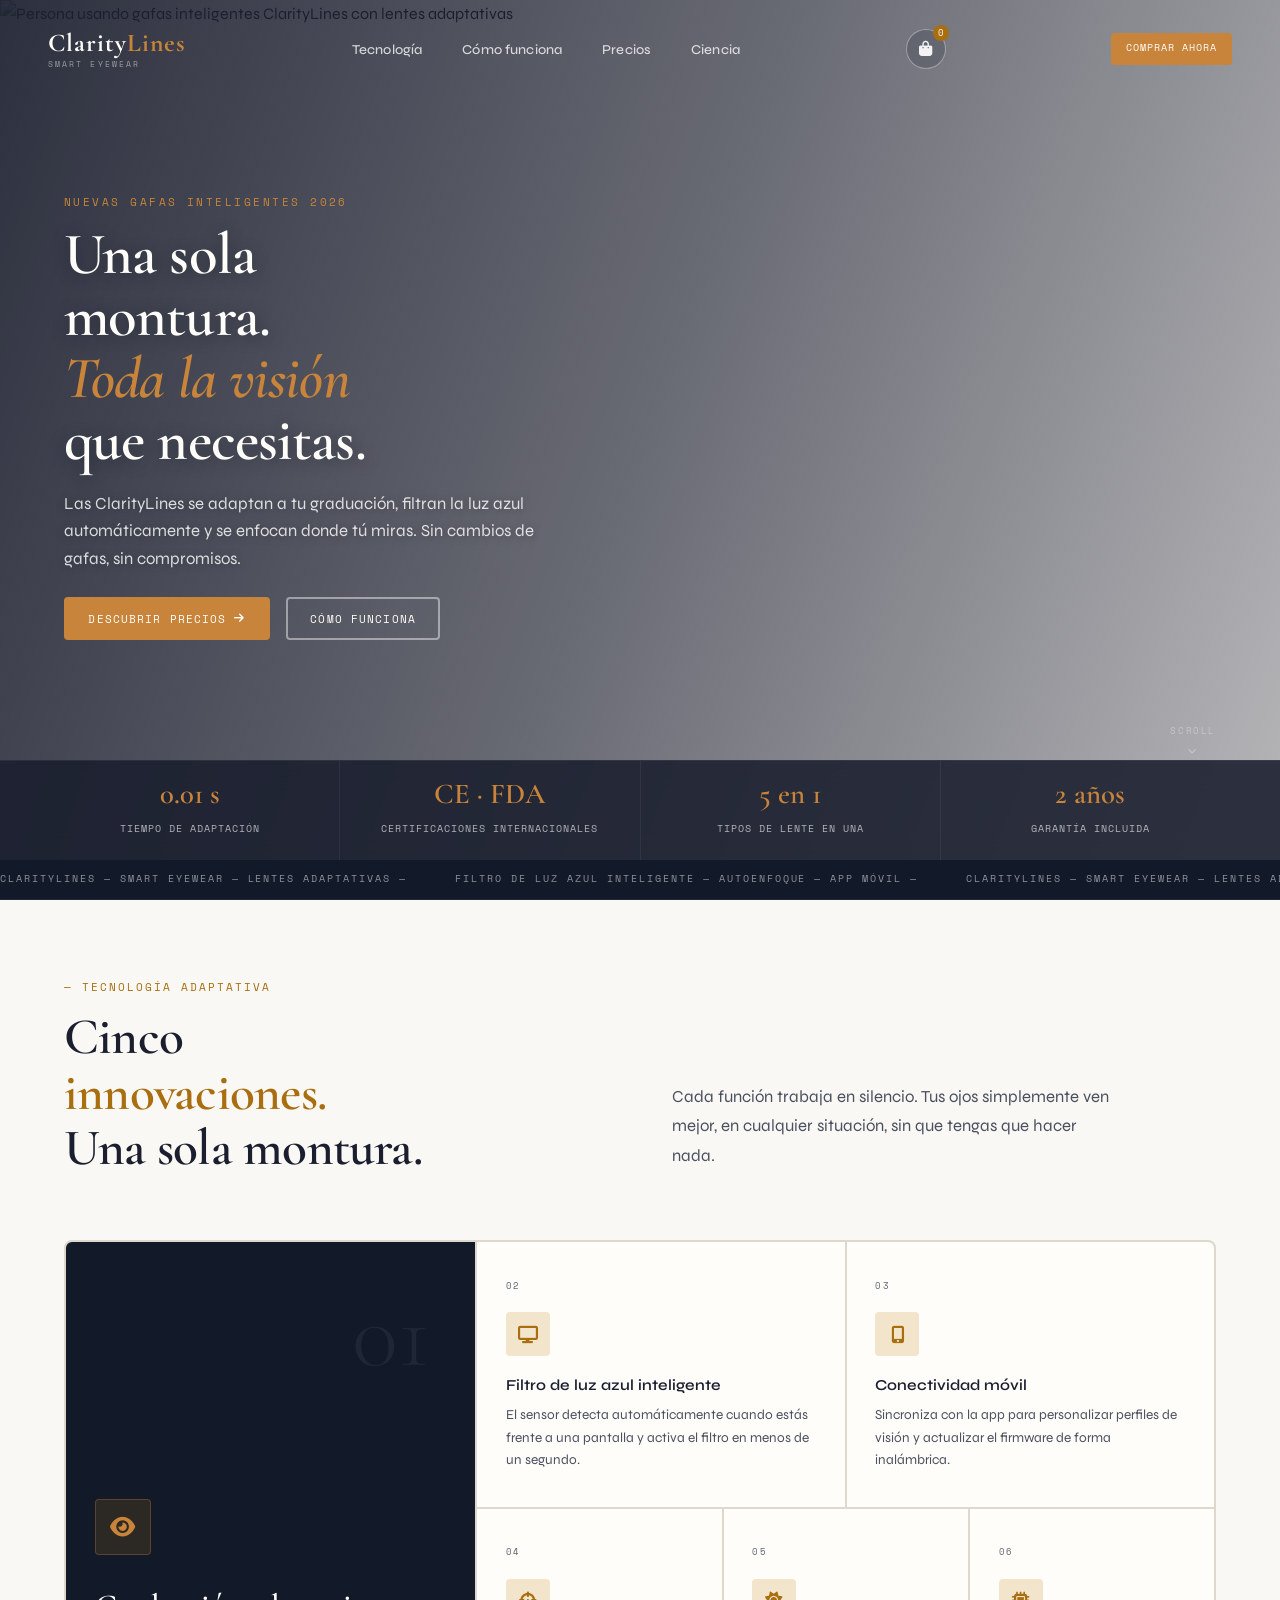
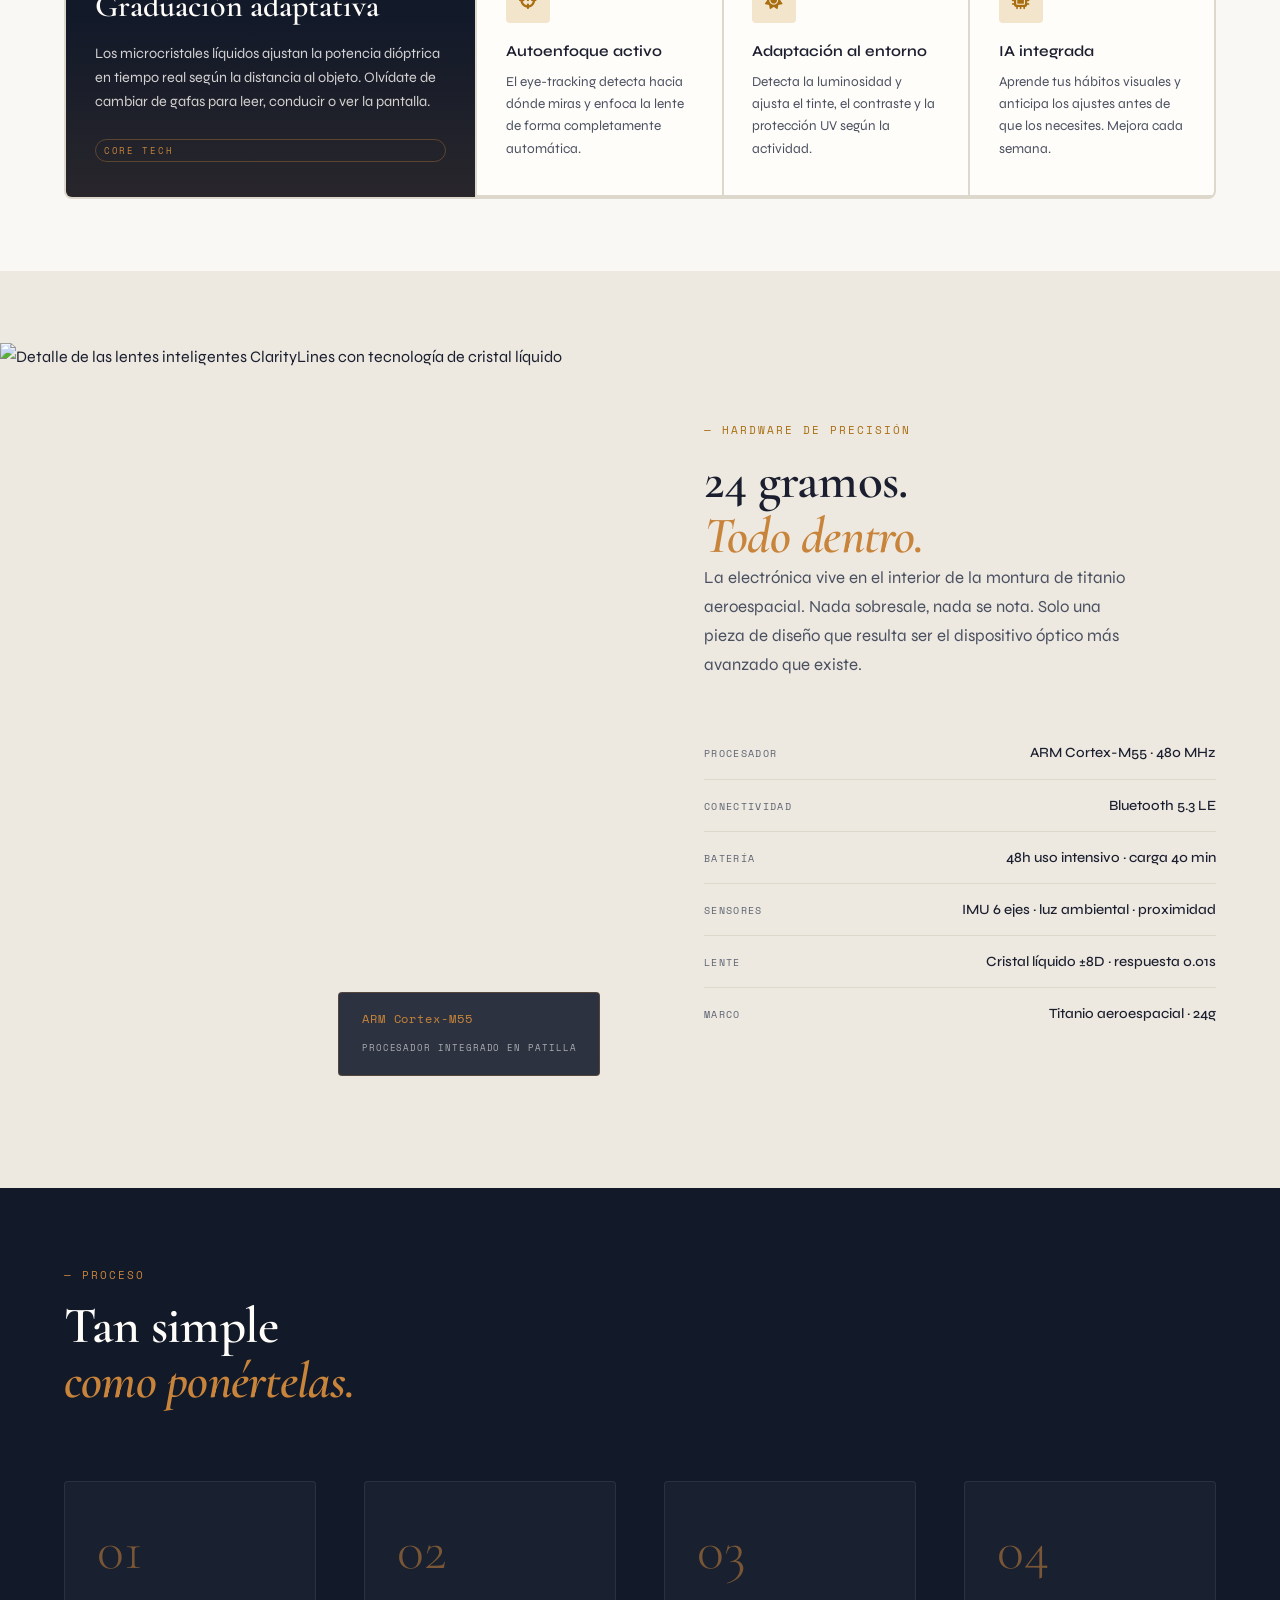
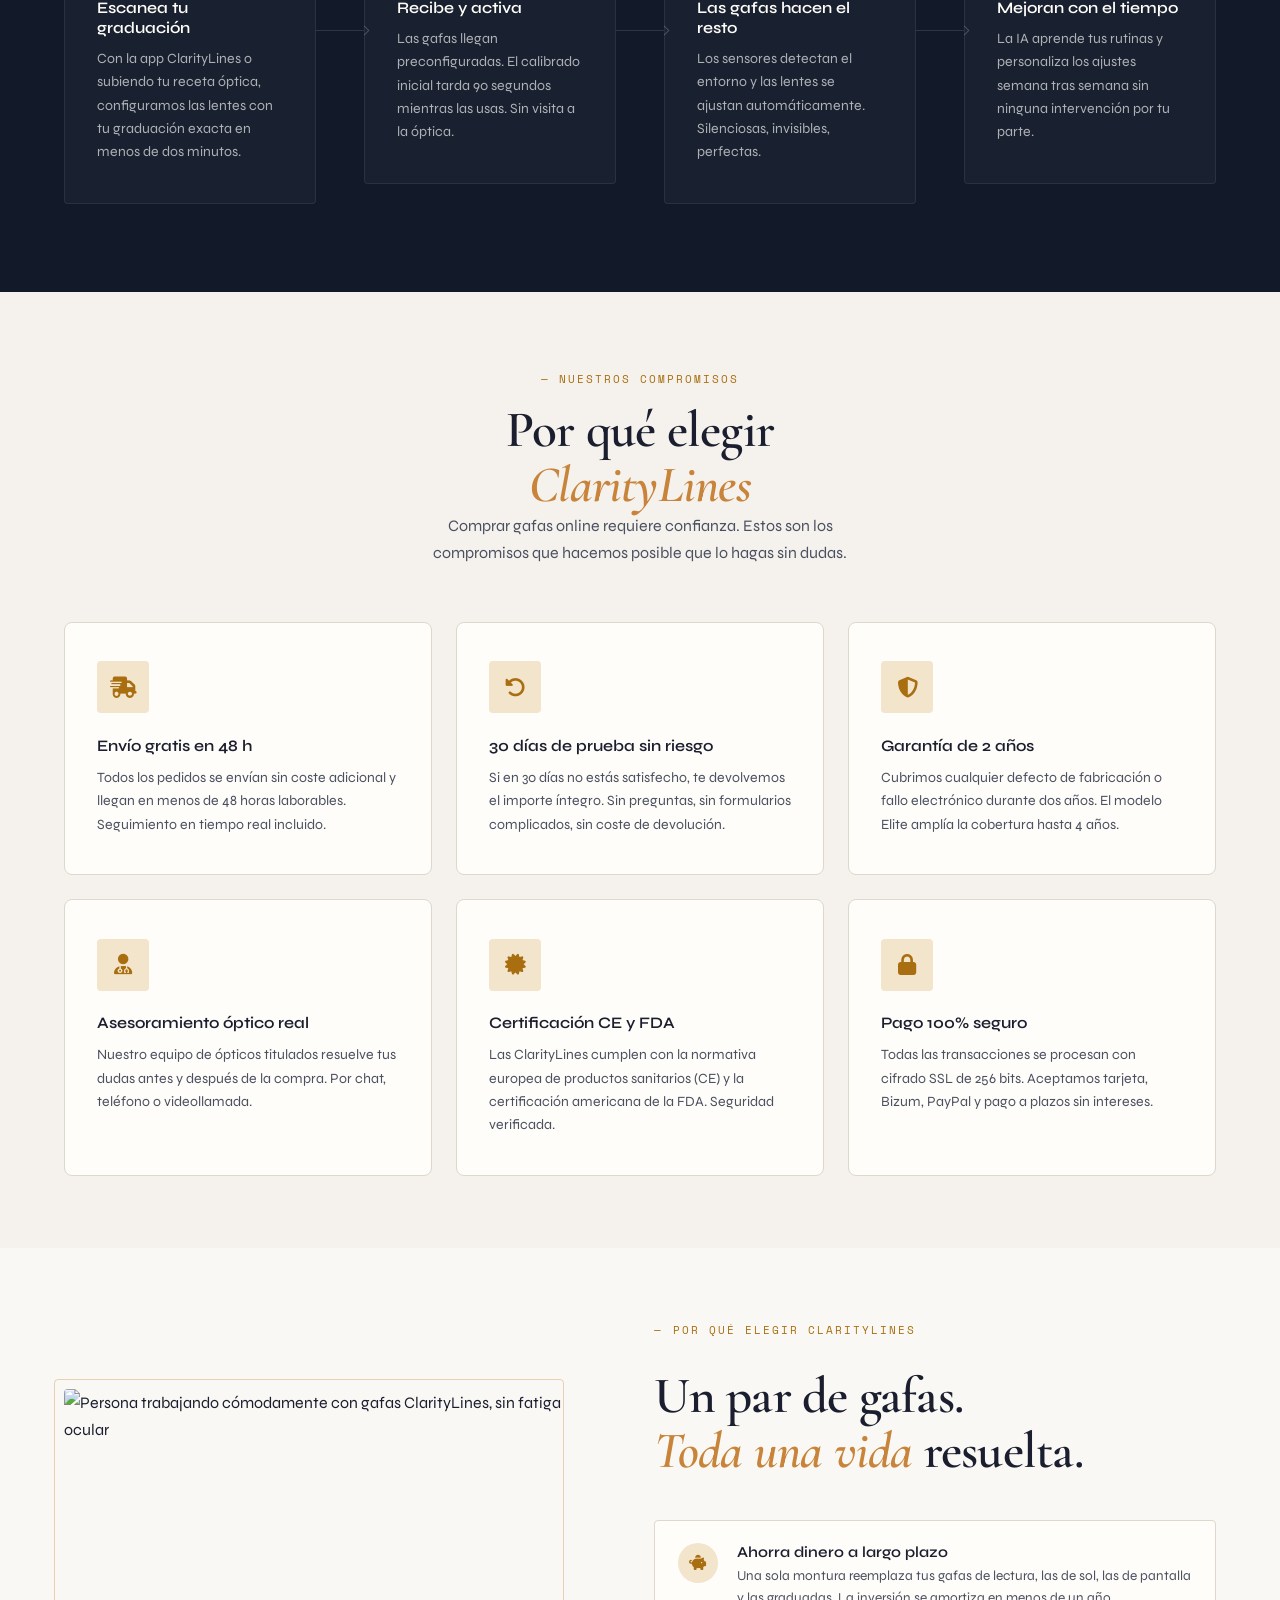
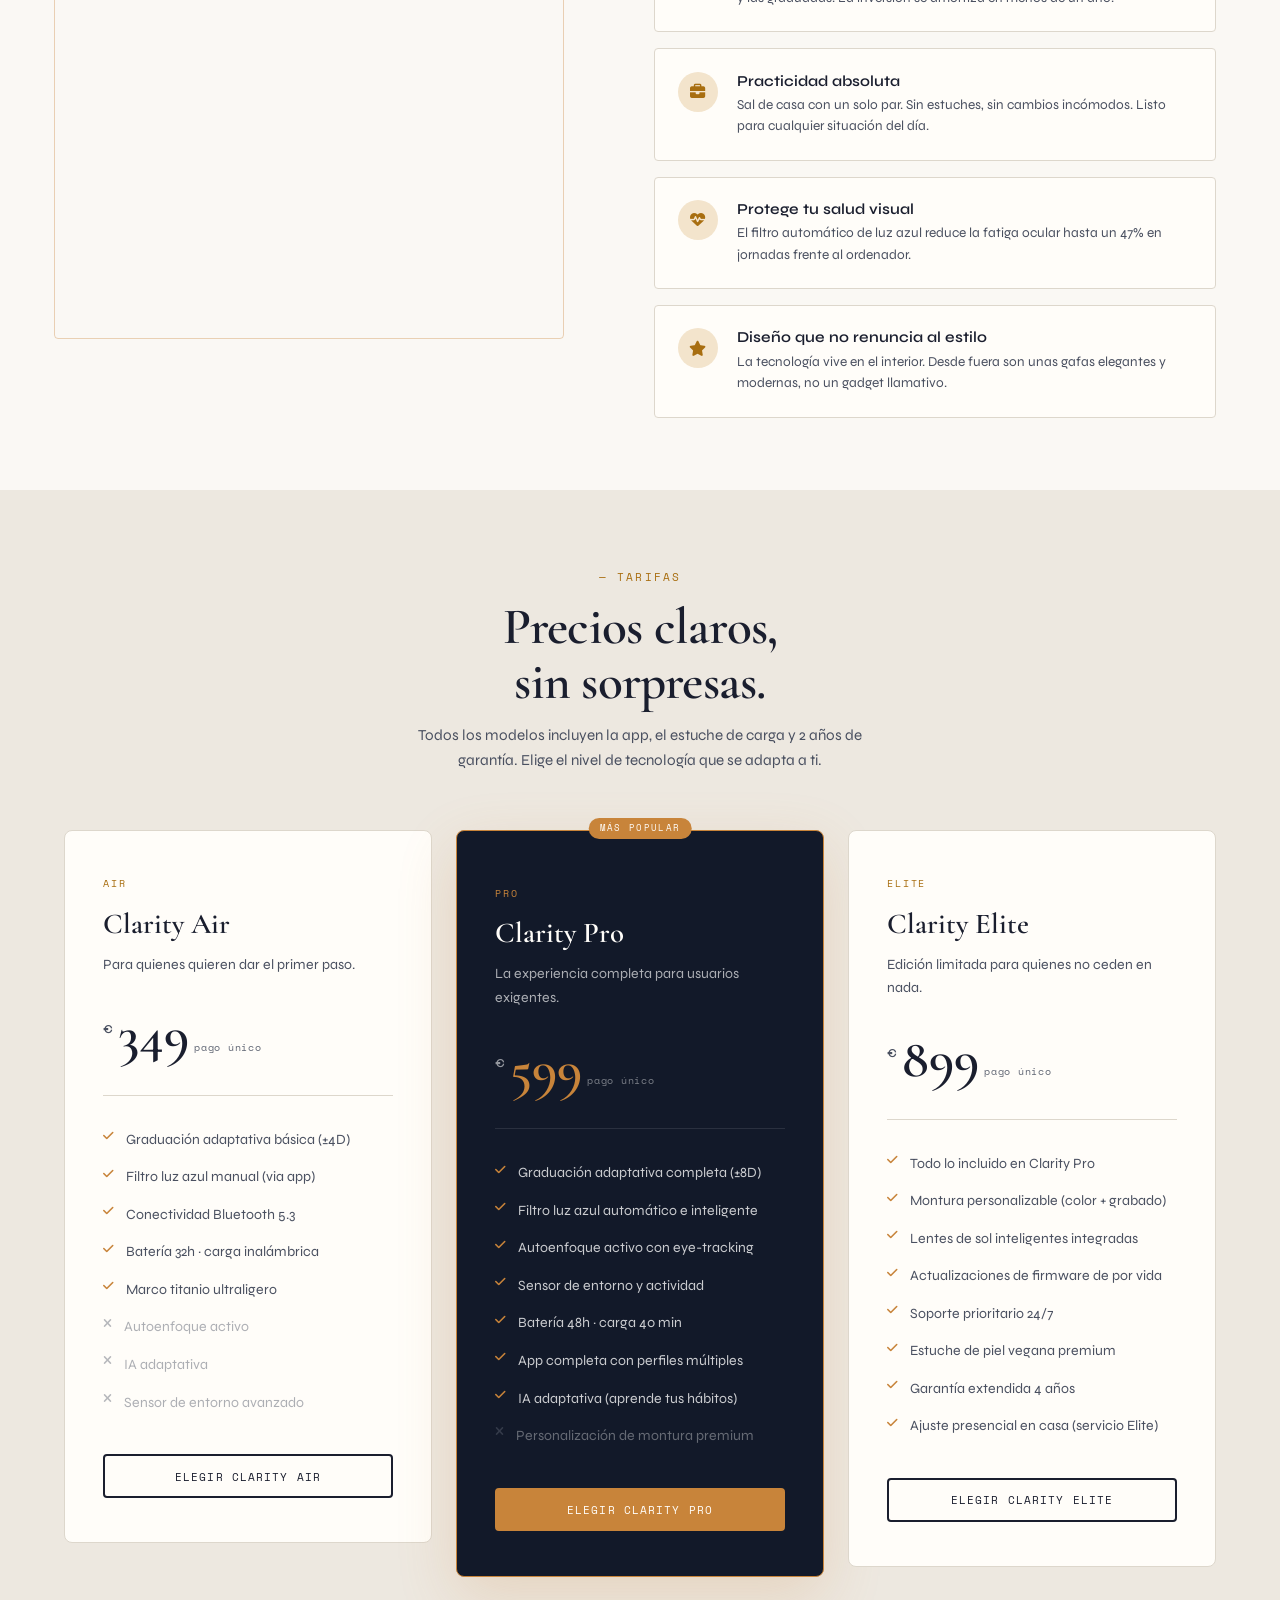
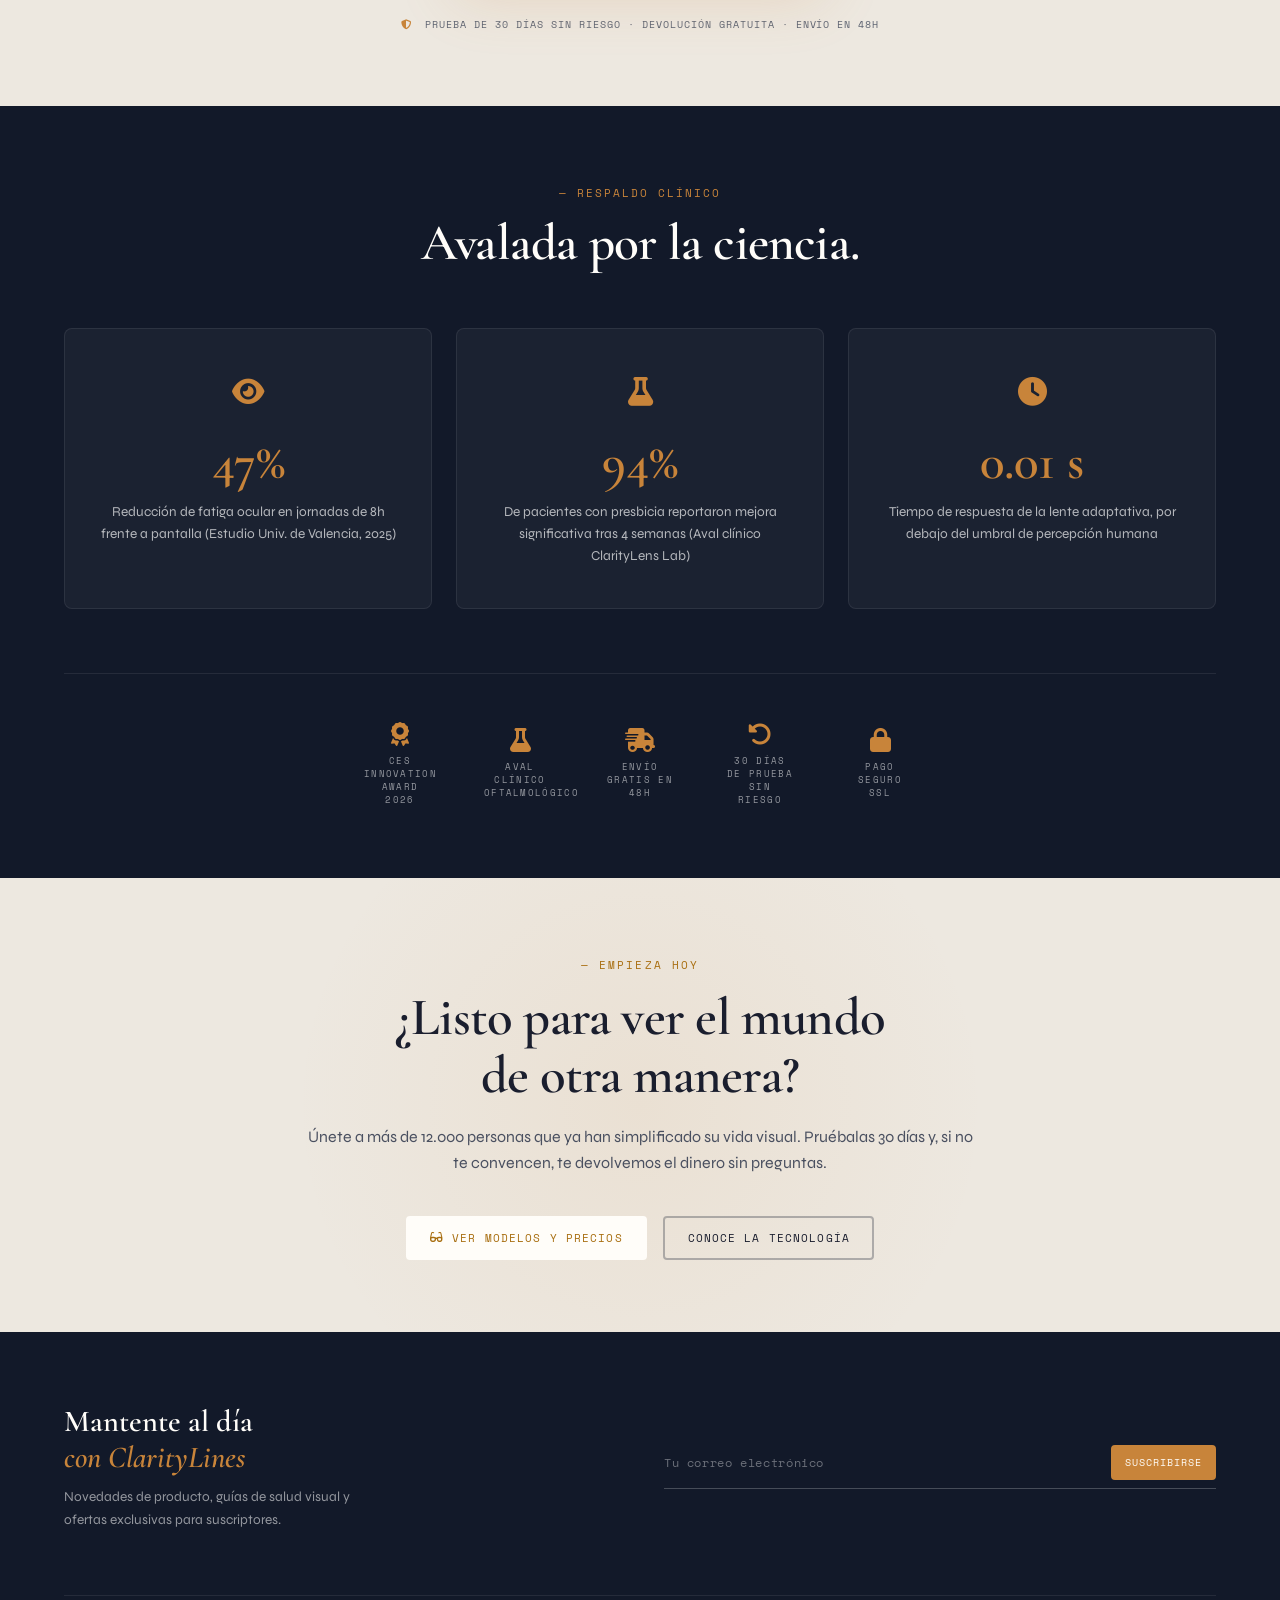
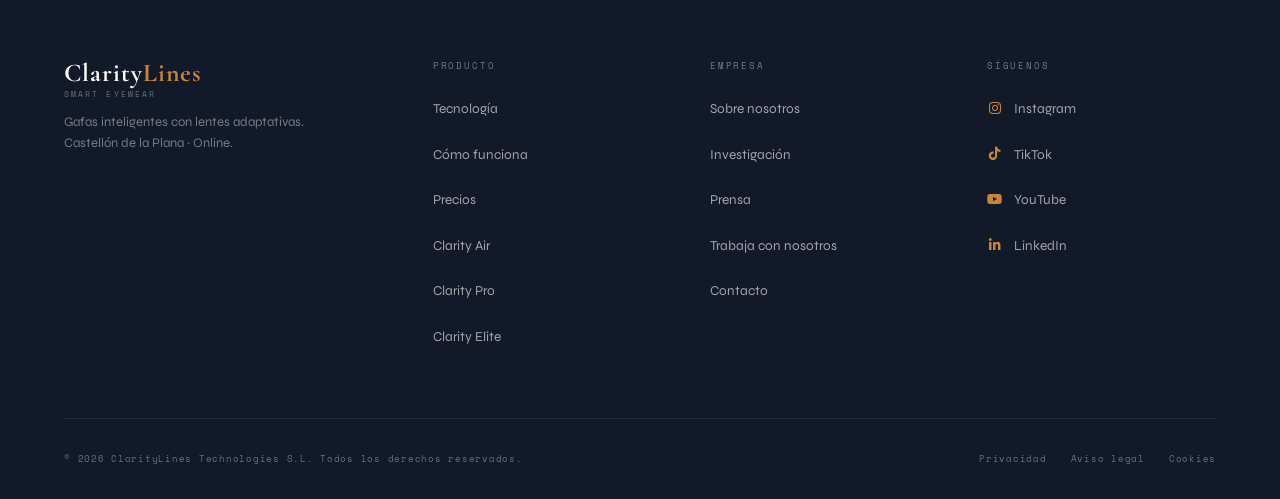
==== commit a537b67f: "carrito y productos hechos" ====
--- a/index.html
+++ b/index.html
@@ -1,6 +1,7 @@
 <!DOCTYPE html>
 <html lang="es">
 <head>
+  
   <meta charset="UTF-8" />
   <meta name="viewport" content="width=device-width, initial-scale=1.0" />
   <title>ClarityLines — Gafas Inteligentes con Lentes Adaptativas | Castellón</title>
@@ -17,7 +18,8 @@
   <link rel="stylesheet" href="https://cdnjs.cloudflare.com/ajax/libs/font-awesome/6.5.0/css/all.min.css" />
 
   <!-- Estilos -->
-  <link rel="stylesheet" href="style.css" />
+  <link rel="stylesheet" href="styles/style.css" />
+  <link rel="stylesheet" href="styles/carrito.css" />
 </head>
 <body>
 
@@ -46,6 +48,11 @@
         <li><a href="#avalada">Ciencia</a></li>
       </ul>
     </nav>
+
+    <a href="carrito.html" class="cart-icon" id="cart-icon" aria-label="Carrito">
+      <i class="fas fa-bag-shopping" aria-hidden="true"></i>
+      <span class="cart-count" id="cart-count">0</span>
+    </a>
 
     <div class="header-actions">
       <a href="#pricing" class="btn btn--amber btn--header">Comprar ahora</a>
@@ -496,8 +503,8 @@
   <div class="pricing-grid">
 
     <div class="price-card reveal">
-      <div class="price-tier">Essential</div>
-      <div class="price-name">Clarity One</div>
+      <div class="price-tier">Air</div>
+      <div class="price-name">Clarity Air</div>
       <p class="price-tagline">Para quienes quieren dar el primer paso.</p>
       <div class="price-amount">
         <span class="price-currency">€</span>
@@ -514,7 +521,7 @@
         <li class="muted"><i class="fas fa-times" aria-hidden="true"></i> IA adaptativa</li>
         <li class="muted"><i class="fas fa-times" aria-hidden="true"></i> Sensor de entorno avanzado</li>
       </ul>
-      <a href="#" class="btn btn--outline btn--full">Elegir Essential</a>
+      <a href="pages/clarity-air.html" class="btn btn--outline btn--full">Elegir Clarity Air</a>
     </div>
 
     <div class="price-card price-card--featured reveal">
@@ -537,7 +544,7 @@
         <li><i class="fas fa-check" aria-hidden="true"></i> IA adaptativa (aprende tus hábitos)</li>
         <li class="muted"><i class="fas fa-times" aria-hidden="true"></i> Personalización de montura premium</li>
       </ul>
-      <a href="#" class="btn btn--amber btn--full">Elegir Clarity Pro</a>
+      <a href="pages/clarity-pro.html" class="btn btn--amber btn--full">Elegir Clarity Pro</a>
     </div>
 
     <div class="price-card reveal">
@@ -559,7 +566,7 @@
         <li><i class="fas fa-check" aria-hidden="true"></i> Garantía extendida 4 años</li>
         <li><i class="fas fa-check" aria-hidden="true"></i> Ajuste presencial en casa (servicio Elite)</li>
       </ul>
-      <a href="#" class="btn btn--outline btn--full">Elegir Elite</a>
+      <a href="pages/clarity-elite.html" class="btn btn--outline btn--full">Elegir Clarity Elite</a>
     </div>
 
   </div>
@@ -681,7 +688,7 @@
   <div class="footer-nav-grid">
 
     <div class="footer-brand">
-      <a href="#" class="logo" aria-label="ClarityLines inicio">
+      <a href="index.html" class="logo" aria-label="ClarityLines inicio">
         <span class="logo-main">Clarity<span>Lines</span></span>
         <span class="logo-sub">Smart Eyewear</span>
       </a>
@@ -696,19 +703,20 @@
         <li><a href="#features">Tecnología</a></li>
         <li><a href="#how-it-works">Cómo funciona</a></li>
         <li><a href="#pricing">Precios</a></li>
-        <li><a href="#">App ClarityLines</a></li>
-        <li><a href="#">Accesorios</a></li>
+        <li><a href="pages/clarity-air.html">Clarity Air</a></li>
+        <li><a href="pages/clarity-pro.html">Clarity Pro</a></li>
+        <li><a href="pages/clarity-elite.html">Clarity Elite</a></li>
       </ul>
     </div>
 
     <div class="footer-col">
       <h4 class="footer-col-title">Empresa</h4>
       <ul>
-        <li><a href="#">Sobre nosotros</a></li>
-        <li><a href="#">Investigación</a></li>
-        <li><a href="#">Prensa</a></li>
-        <li><a href="#">Trabaja con nosotros</a></li>
-        <li><a href="#">Contacto</a></li>
+        <li><a href="pages/sobre-nosotros.html">Sobre nosotros</a></li>
+        <li><a href="pages/investigacion.html">Investigación</a></li>
+        <li><a href="pages/prensa.html">Prensa</a></li>
+        <li><a href="pages/trabaja-con-nosotros.html">Trabaja con nosotros</a></li>
+        <li><a href="pages/contacto.html">Contacto</a></li>
       </ul>
     </div>
 
@@ -735,7 +743,7 @@
 
 </footer>
 
-
-<script src="script.js"></script>
+<script src="scripts/carrito.js"></script>
+<script src="scripts/script.js"></script>
 </body>
 </html>
--- a/styles/style.css
+++ b/styles/style.css
@@ -0,0 +1,1545 @@
+/* ================================================================
+   CLARITYLINES — style.css
+   Versión: 2026 — Rediseño editorial
+================================================================ */
+
+/* ----------------------------------------------------------------
+   VARIABLES DE DISEÑO
+---------------------------------------------------------------- */
+:root {
+  /* Tipografía */
+  --font-display: 'Cormorant Garamond', Georgia, serif;
+  --font-ui:      'Syne', system-ui, sans-serif;
+  --font-mono:    'Space Mono', 'Courier New', monospace;
+
+  /* Escala tipográfica del hero con clamp fluido:
+     mínimo seguro en 320px (1.9rem ≈ 30px), máximo editorial en ≥1440px (7.8rem).
+     El breakpoint intermedio 768px llega a ~4.8rem, 480px a ~3rem. */
+  --size-hero:    clamp(1.9rem, 3.6vw + 0.8rem, 5.2rem);
+  --size-section: clamp(1.8rem, 3vw + 0.8rem, 4rem);
+  --size-h3:      clamp(1.1rem, 1.5vw + 0.5rem, 1.6rem);
+  --size-body:    1rem;
+  --size-small:   0.85rem;
+  --size-mono:    0.7rem;
+
+  /* Paleta — sin negro puro; azul muy oscuro como base de tinta */
+  --ink:          #1a1e2e;
+  --ink-mid:      #2e3347;
+  --ink-soft:     #5a6070;
+  --ink-ghost:    #9aa0ae;
+
+  /* Ámbar principal oscurecido de #c8843a a #a86e10 para superar
+     ratio WCAG AA 4.5:1 sobre fondos claros (--paper, --white, --cream).
+     Relación calculada: #a86e10 sobre #faf8f4 ≈ 5.1:1. */
+  --amber:        #a86e10;
+  --amber-light:  #c8843a;
+  --amber-pale:   #f3e4cc;
+  --amber-glow:   rgba(168, 110, 16, 0.18);
+
+  --cream:        #f5f2ed;
+  --cream-deep:   #ede8e0;
+  --cream-border: #ddd7cc;
+  --paper:        #faf8f4;
+  --white:        #fffdf9;
+  --navy:         #1b2a4a;
+  --navy-dark:    #121929;
+  --navy-mid:     #2e3f60;
+
+  --text:         #1a1e2e;
+  --text-mid:     #4a5060;
+  /* --text-light ajustado de #6e7480 a #5e6472 para alcanzar 4.5:1
+     sobre --paper (#faf8f4). Ratio resultante ≈ 5.0:1. */
+  --text-light:   #5e6472;
+
+  --space-xs: 0.5rem;
+  --space-s:  1rem;
+  --space-m:  2rem;
+  --space-l:  4rem;
+  --space-xl: 7rem;
+
+  --ease:   cubic-bezier(0.22, 1, 0.36, 1);
+  --dur:    0.55s;
+  --radius: 4px;
+}
+
+/* ----------------------------------------------------------------
+   RESET Y BASE
+---------------------------------------------------------------- */
+*, *::before, *::after { box-sizing: border-box; margin: 0; padding: 0; }
+
+html {
+  scroll-behavior: smooth;
+  font-size: 16px;
+  scrollbar-width: thin;
+  scrollbar-color: var(--amber-light) var(--navy-dark);
+}
+
+body {
+  background: var(--paper);
+  color: var(--text);
+  font-family: var(--font-ui);
+  font-size: var(--size-body);
+  font-weight: 400;
+  line-height: 1.7;
+  overflow-x: hidden;
+}
+
+img { display: block; max-width: 100%; height: auto; object-fit: cover; }
+ul  { list-style: none; }
+a   { color: inherit; text-decoration: none; }
+button { cursor: pointer; border: none; background: none; font-family: inherit; }
+::selection { background: var(--amber-light); color: var(--white); }
+
+::-webkit-scrollbar { width: 6px; }
+::-webkit-scrollbar-track { background: var(--navy-dark); }
+::-webkit-scrollbar-thumb { background: var(--amber-light); border-radius: 3px; }
+::-webkit-scrollbar-thumb:hover { background: var(--amber); }
+
+/* ----------------------------------------------------------------
+   BARRA DE PROGRESO DE LECTURA
+---------------------------------------------------------------- */
+.progress-bar {
+  position: fixed;
+  top: 0; left: 0;
+  height: 2px;
+  width: 0%;
+  background: var(--amber-light);
+  z-index: 2000;
+  transition: width 0.1s linear;
+}
+
+/* ----------------------------------------------------------------
+   ANIMACIONES DE ENTRADA
+---------------------------------------------------------------- */
+.reveal {
+  opacity: 0;
+  transform: translateY(28px);
+  transition: opacity var(--dur) var(--ease), transform var(--dur) var(--ease);
+}
+.reveal.in-view { opacity: 1; transform: translateY(0); }
+.reveal:nth-child(2) { transition-delay: 0.08s; }
+.reveal:nth-child(3) { transition-delay: 0.16s; }
+.reveal:nth-child(4) { transition-delay: 0.24s; }
+.reveal:nth-child(5) { transition-delay: 0.32s; }
+.reveal:nth-child(6) { transition-delay: 0.40s; }
+
+@media (prefers-reduced-motion: reduce) {
+  .reveal {
+    opacity: 1;
+    transform: none;
+    transition: none;
+  }
+  * {
+    animation-duration: 0.01ms !important;
+    transition-duration: 0.01ms !important;
+  }
+}
+
+/* ----------------------------------------------------------------
+   TIPOGRAFÍA
+---------------------------------------------------------------- */
+h1, h2 {
+  font-family: var(--font-display);
+  font-weight: 600;
+  line-height: 1.08;
+  letter-spacing: -0.015em;
+}
+h3, h4 {
+  font-family: var(--font-ui);
+  font-weight: 600;
+  line-height: 1.25;
+}
+
+/* em en contexto oscuro (hero, how, avalada, footer) conserva el dorado claro
+   ya que el ratio sobre fondos navy es superior a 4.5:1 */
+em { font-style: italic; color: var(--amber-light); }
+
+.label {
+  display: inline-block;
+  font-family: var(--font-mono);
+  font-size: var(--size-mono);
+  letter-spacing: 0.18em;
+  text-transform: uppercase;
+  /* Dorado oscurecido para superar WCAG AA sobre fondos claros */
+  color: var(--amber);
+  margin-bottom: 0.9rem;
+}
+.section-title { font-size: var(--size-section); color: var(--ink); }
+.text-accent { color: var(--amber); }
+
+/* ----------------------------------------------------------------
+   BOTONES
+---------------------------------------------------------------- */
+.btn {
+  display: inline-flex;
+  align-items: center;
+  gap: 0.5rem;
+  font-family: var(--font-mono);
+  font-size: var(--size-mono);
+  letter-spacing: 0.1em;
+  text-transform: uppercase;
+  padding: 0.9em 2em;
+  border-radius: var(--radius);
+  transition:
+    background var(--dur) var(--ease),
+    color var(--dur) var(--ease),
+    border-color var(--dur) var(--ease),
+    transform 0.2s,
+    box-shadow 0.2s;
+  cursor: pointer;
+  white-space: nowrap;
+}
+.btn:hover { transform: translateY(-2px); }
+
+.btn--amber {
+  background: var(--amber-light);
+  color: var(--white);
+  border: 2px solid var(--amber-light);
+}
+.btn--amber:hover {
+  background: var(--navy);
+  border-color: var(--navy);
+  box-shadow: 0 6px 24px rgba(26, 30, 46, 0.28);
+}
+.btn--outline {
+  background: transparent;
+  color: var(--ink);
+  border: 2px solid var(--ink);
+}
+.btn--outline:hover {
+  background: var(--ink);
+  color: var(--white);
+}
+.btn--outline-light {
+  background: transparent;
+  color: var(--white);
+  border: 2px solid rgba(255, 255, 255, 0.45);
+}
+.btn--outline-light:hover {
+  background: rgba(255, 255, 255, 0.1);
+  border-color: var(--white);
+}
+.btn--cta-white {
+  background: var(--white);
+  color: var(--amber);
+  border: 2px solid var(--white);
+}
+.btn--cta-white:hover {
+  background: transparent;
+  color: var(--white);
+  border-color: var(--white);
+}
+.btn--header    { padding: 0.55em 1.3em; font-size: 0.62rem; }
+.btn--newsletter { padding: 0.55em 1.2em; font-size: 0.62rem; }
+.btn--full { width: 100%; justify-content: center; }
+
+/* ----------------------------------------------------------------
+   SECCIONES — espaciado compartido
+---------------------------------------------------------------- */
+.section { padding: clamp(3rem, 8vh, 7rem) clamp(1.5rem, 5vw, 5rem); }
+.section-header        { margin-bottom: 3.5rem; }
+.section-header-center { text-align: center; margin-bottom: 3.5rem; }
+.section-header-center .section-title { text-align: center; }
+
+/* ----------------------------------------------------------------
+   HEADER
+---------------------------------------------------------------- */
+.site-header {
+  position: fixed;
+  top: 0; left: 0; right: 0;
+  z-index: 1000;
+  transition: background var(--dur) var(--ease), box-shadow var(--dur) var(--ease);
+}
+.header-inner {
+  display: flex;
+  align-items: center;
+  justify-content: space-between;
+  padding: 1.8rem 3rem;
+  transition: padding var(--dur) var(--ease);
+}
+.site-header.scrolled {
+  background: rgba(250, 248, 244, 0.96);
+  backdrop-filter: blur(16px);
+  -webkit-backdrop-filter: blur(16px);
+  box-shadow: 0 1px 0 var(--cream-border);
+}
+.site-header.scrolled .header-inner {
+  padding-top: 1rem;
+  padding-bottom: 1rem;
+}
+
+/* Logo */
+.logo {
+  display: flex;
+  flex-direction: column;
+  line-height: 1;
+  gap: 0;
+  row-gap: 0;
+  position: relative;
+  z-index: 1001;
+}
+.logo-main {
+  font-family: var(--font-display);
+  font-size: 1.6rem;
+  font-weight: 700;
+  letter-spacing: 0.04em;
+  color: var(--white);
+  transition: color var(--dur) var(--ease);
+  line-height: 1;
+}
+.logo-main span { color: var(--amber-light); }
+.logo-sub {
+  font-family: var(--font-mono);
+  font-size: 0.5rem;
+  letter-spacing: 0.26em;
+  text-transform: uppercase;
+  color: rgba(255, 255, 255, 0.5);
+  transition: color var(--dur) var(--ease);
+  margin-top: 5px;
+  line-height: 1;
+}
+.site-header.scrolled .logo-main      { color: var(--ink); }
+.site-header.scrolled .logo-main span { color: var(--amber-light); }
+.site-header.scrolled .logo-sub       { color: var(--text-light); }
+
+/* Navegación escritorio */
+.main-nav ul { display: flex; gap: 2.5rem; }
+.main-nav a {
+  font-family: var(--font-ui);
+  font-size: 0.85rem;
+  font-weight: 500;
+  color: rgba(255, 255, 255, 0.78);
+  position: relative;
+  letter-spacing: 0.01em;
+  transition: color 0.3s;
+}
+.main-nav a::after {
+  content: '';
+  position: absolute;
+  bottom: -4px; left: 0;
+  width: 0; height: 1px;
+  background: var(--amber-light);
+  transition: width 0.3s var(--ease);
+}
+.main-nav a:hover { color: var(--white); }
+.main-nav a:hover::after { width: 100%; }
+.site-header.scrolled .main-nav a       { color: var(--text-mid); }
+.site-header.scrolled .main-nav a:hover { color: var(--ink); }
+.site-header.scrolled .main-nav a::after { background: var(--amber-light); }
+
+.header-actions { display: flex; align-items: center; gap: 1rem; }
+
+/* Hamburguesa */
+.hamburger { display: none; flex-direction: column; gap: 5px; width: 24px; }
+.hamburger span {
+  display: block;
+  height: 1.5px;
+  background: rgba(255, 255, 255, 0.85);
+  border-radius: 2px;
+  transition: transform 0.3s var(--ease), opacity 0.3s;
+}
+.site-header.scrolled .hamburger span { background: var(--ink); }
+
+/* Menú móvil */
+.mobile-nav {
+  background: transparent;
+  max-height: 0;
+  overflow: hidden;
+  transition: max-height 0.4s var(--ease), padding 0.4s var(--ease), background var(--dur) var(--ease);
+  border-top: 1px solid transparent;
+}
+.site-header.scrolled .mobile-nav { background: var(--white); }
+.mobile-nav.open {
+  background: var(--white);
+  max-height: 380px;
+  padding: 1.5rem 0 2rem;
+  border-top-color: var(--cream-border);
+}
+.mobile-nav ul { display: flex; flex-direction: column; }
+.mobile-nav a {
+  display: flex;
+  align-items: center;
+  padding: 0.75rem 2rem;
+  font-family: var(--font-ui);
+  font-size: 1rem;
+  font-weight: 500;
+  color: var(--ink);
+  min-height: 44px;
+  transition: background 0.2s, color 0.2s;
+}
+.mobile-nav a:hover { background: var(--cream); color: var(--amber); }
+
+/* ----------------------------------------------------------------
+   CONTENEDOR HERO + TICKER — 100vh exacto
+---------------------------------------------------------------- */
+.hero-ticker-wrap {
+  display: flex;
+  flex-direction: column;
+  /* Use 100svh for modern browsers; min-height allows expansion if content needs more space */
+  min-height: 100vh;
+  min-height: 100svh;
+  max-height: 100svh;
+}
+
+/* ----------------------------------------------------------------
+   HERO
+---------------------------------------------------------------- */
+.hero {
+  position: relative;
+  flex: 1;
+  display: flex;
+  flex-direction: column;
+  justify-content: flex-start;
+  overflow: hidden;
+  min-height: 0;
+  /* min-height ensures hero is usable even at high zoom levels */
+  min-height: 420px;
+}
+
+.hero-image-wrap {
+  position: absolute;
+  inset: 0;
+  will-change: transform;
+  pointer-events: none;
+  z-index: 0;
+}
+.hero-img {
+  width: 100%; height: 100%;
+  object-fit: cover;
+  transform: scale(1.08);
+  transition: transform 6s var(--ease);
+}
+.hero-img.loaded { transform: scale(1); }
+
+/* Overlay ligeramente más opaco en el vértice izquierdo
+   para garantizar contraste del título en todos los breakpoints */
+.hero-overlay {
+  position: absolute; inset: 0;
+  background: linear-gradient(
+    110deg,
+    rgba(26, 30, 46, 0.92) 0%,
+    rgba(26, 30, 46, 0.65) 50%,
+    rgba(26, 30, 46, 0.30) 100%
+  );
+  pointer-events: none;
+}
+
+/* hero-content-wrap:
+   padding-top fluido para funcionar en todos los niveles de zoom.
+   padding-bottom reserva espacio para hero-stats (80px) + margen.
+   flex:1 hace que ocupe el espacio disponible sin desbordar. */
+.hero-content-wrap {
+  position: relative;
+  z-index: 10;
+  display: flex;
+  /* Centrado vertical: el contenido flota en el medio del espacio disponible */
+  align-items: center;
+  /* padding-top generoso para compensar el header fijo (≈80px) y empujar visualmente
+     el contenido hacia el tercio superior — más atractivo que centrado perfecto */
+  padding: clamp(80px, 10vh, 130px) clamp(1.5rem, 5vw, 5rem) clamp(1rem, 2vh, 2rem);
+  width: 100%;
+  min-height: 0;
+  flex: 1;
+  overflow: hidden;
+}
+.hero-content { max-width: 820px; width: 100%; }
+
+.hero-eyebrow {
+  font-family: var(--font-mono);
+  font-size: var(--size-mono);
+  letter-spacing: 0.22em;
+  text-transform: uppercase;
+  color: var(--amber-light);
+  margin-bottom: clamp(0.8rem, 1.5vh, 1.4rem);
+}
+.hero-title {
+  font-size: var(--size-hero);
+  font-weight: 600;
+  color: var(--white);
+  line-height: 1.05;
+  margin-bottom: clamp(1rem, 2vh, 1.8rem);
+  /* text-shadow refuerza el contraste sobre zonas más claras de la imagen */
+  text-shadow: 0 2px 16px rgba(18, 25, 41, 0.45);
+  /* Evita que el título desborde el contenedor en pantallas muy estrechas */
+  word-break: break-word;
+  overflow-wrap: break-word;
+}
+.hero-title em {
+  color: var(--amber-light);
+  font-style: italic;
+  text-shadow: none;
+}
+.hero-sub {
+  font-size: clamp(0.88rem, 1.2vw + 0.3rem, 1.05rem);
+  color: rgba(255, 255, 255, 0.82);
+  max-width: 48ch;
+  margin-bottom: clamp(1.5rem, 2.5vh, 2.6rem);
+  font-weight: 400;
+  line-height: 1.65;
+  font-family: var(--font-ui);
+  text-shadow: 0 1px 8px rgba(18, 25, 41, 0.35);
+}
+.hero-btns {
+  display: flex;
+  gap: 1rem;
+  flex-wrap: wrap;
+  position: relative;
+  z-index: 11;
+}
+
+/* Indicador de scroll */
+.hero-scroll-hint {
+  position: absolute;
+  /* Position above the stats bar — stats is now ~80px tall, place above it */
+  bottom: calc(80px + 1.5rem); right: clamp(1.5rem, 5vw, 5rem);
+  z-index: 11;
+  display: flex; flex-direction: column;
+  align-items: center; gap: 0.5rem;
+  font-family: var(--font-mono);
+  font-size: 0.55rem;
+  letter-spacing: 0.18em;
+  text-transform: uppercase;
+  color: rgba(255, 255, 255, 0.35);
+  animation: scrollBounce 2.4s ease-in-out infinite;
+  pointer-events: none;
+}
+.hero-scroll-hint::before {
+  content: '';
+  display: block;
+  width: 1px;
+  background: rgba(255, 255, 255, 0.3);
+  margin-bottom: 0.25rem;
+  animation: scrollLine 2.4s ease-in-out infinite;
+}
+
+@keyframes scrollLine {
+  0%   { height: 0;    opacity: 0; }
+  30%  { height: 30px; opacity: 1; }
+  70%  { height: 30px; opacity: 1; }
+  100% { height: 0;    opacity: 0; }
+}
+@keyframes scrollBounce {
+  0%, 100% { transform: translateY(0); }
+  50%       { transform: translateY(6px); }
+}
+
+/* Barra de estadísticas */
+.hero-stats {
+  position: relative;
+  z-index: 8;
+  background: rgba(26, 30, 46, 0.88);
+  backdrop-filter: blur(12px);
+  -webkit-backdrop-filter: blur(12px);
+  border-top: 1px solid rgba(255, 255, 255, 0.06);
+  display: flex;
+  justify-content: center;
+  flex-shrink: 0;
+  /* Al estar en flujo normal, nunca se solapa con el contenido */
+  pointer-events: auto;
+  width: 100%;
+}
+.hero-stats-inner { display: flex; max-width: 1200px; width: 100%; }
+.stat-item {
+  flex: 1;
+  padding: 1.2rem 2rem;
+  border-right: 1px solid rgba(255, 255, 255, 0.06);
+  text-align: center;
+}
+.stat-item:last-child { border-right: none; }
+.stat-num {
+  display: block;
+  font-family: var(--font-display);
+  font-size: 1.8rem;
+  font-weight: 600;
+  color: var(--amber-light);
+  line-height: 1;
+  margin-bottom: 0.3rem;
+}
+.stat-desc {
+  font-size: 0.62rem;
+  color: rgba(255, 255, 255, 0.65);
+  font-family: var(--font-mono);
+  letter-spacing: 0.1em;
+  text-transform: uppercase;
+}
+
+/* ----------------------------------------------------------------
+   TICKER — altura fija, complementa el 100vh del hero-ticker-wrap
+---------------------------------------------------------------- */
+.ticker-wrap {
+  flex-shrink: 0;
+  position: relative;
+  z-index: 0;
+  background: var(--navy-dark);
+  overflow: hidden;
+  padding: 0.7rem 0;
+  border-bottom: 1px solid rgba(255, 255, 255, 0.06);
+}
+.ticker-track {
+  display: flex;
+  white-space: nowrap;
+  animation: ticker 30s linear infinite;
+}
+.ticker-track span {
+  font-family: var(--font-mono);
+  font-size: 0.62rem;
+  letter-spacing: 0.2em;
+  text-transform: uppercase;
+  color: rgba(255, 255, 255, 0.52);
+  padding-right: 3rem;
+  flex-shrink: 0;
+}
+@keyframes ticker {
+  0%   { transform: translateX(0); }
+  100% { transform: translateX(-50%); }
+}
+
+/* ----------------------------------------------------------------
+   FEATURES — layout editorial asimétrico
+---------------------------------------------------------------- */
+.features { background: var(--paper); }
+
+.features-intro {
+  display: grid;
+  grid-template-columns: 1fr 1fr;
+  gap: 4rem;
+  align-items: end;
+  margin-bottom: 4rem;
+}
+.features-intro-body {
+  font-size: 1.05rem;
+  color: var(--text-mid);
+  line-height: 1.75;
+  max-width: 44ch;
+  align-self: end;
+  padding-bottom: 0.4rem;
+}
+
+/* Grid asimétrico principal */
+.features-asymmetric {
+  display: grid;
+  grid-template-columns: 1fr 1.8fr;
+  gap: 2px;
+  background: var(--cream-border);
+  border: 2px solid var(--cream-border);
+  border-radius: calc(var(--radius) * 2);
+  overflow: hidden;
+}
+
+/* Tarjeta grande */
+.feature-card--hero {
+  grid-row: 1 / 3;
+  background: var(--navy-dark) !important;
+  color: var(--white) !important;
+  padding: 3.5rem 2.8rem;
+  display: flex;
+  flex-direction: column;
+  justify-content: flex-end;
+  position: relative;
+  min-height: 460px;
+  overflow: hidden;
+}
+.feature-card--hero::before {
+  content: '';
+  position: absolute;
+  bottom: 0; left: 0; right: 0;
+  height: 180px;
+  background: linear-gradient(to top, rgba(200, 132, 58, 0.12), transparent);
+  pointer-events: none;
+}
+.feature-card--hero .feature-card-num {
+  position: absolute;
+  top: 2.8rem; right: 2.8rem;
+  font-family: var(--font-display);
+  font-size: 6rem;
+  font-weight: 300;
+  color: rgba(255, 255, 255, 0.06);
+  line-height: 1;
+}
+.feature-card--hero .feature-icon {
+  width: 56px; height: 56px;
+  background: var(--amber-glow);
+  border: 1px solid rgba(200, 132, 58, 0.3);
+  border-radius: var(--radius);
+  display: flex; align-items: center; justify-content: center;
+  font-size: 1.4rem;
+  color: var(--amber-light);
+  margin-bottom: 2rem;
+  transition: background 0.3s, border-color 0.3s;
+}
+.feature-card--hero:hover .feature-icon {
+  background: var(--amber-light);
+  border-color: var(--amber-light);
+  color: var(--white);
+}
+.feature-card--hero .feature-title {
+  font-family: var(--font-display);
+  font-size: 2rem;
+  font-weight: 600;
+  color: var(--white) !important;
+  margin-bottom: 1rem;
+  line-height: 1.2;
+}
+.feature-card--hero .feature-body {
+  font-size: 0.9rem;
+  color: rgba(255, 255, 255, 0.82) !important;
+  line-height: 1.7;
+  margin-bottom: 1.5rem;
+}
+.feature-tag {
+  display: inline-block;
+  font-family: var(--font-mono);
+  font-size: 0.58rem;
+  letter-spacing: 0.18em;
+  text-transform: uppercase;
+  color: var(--amber-light);
+  border: 1px solid rgba(200, 132, 58, 0.35);
+  padding: 0.3em 0.9em;
+  border-radius: 20px;
+}
+
+/* Columna de la derecha */
+.features-col {
+  display: flex;
+  flex-direction: column;
+  gap: 2px;
+}
+.features-row-top {
+  display: grid;
+  grid-template-columns: 1fr 1fr;
+  gap: 2px;
+}
+.features-row-bottom {
+  display: grid;
+  grid-template-columns: repeat(3, 1fr);
+  gap: 2px;
+}
+
+/* Tarjetas normales */
+.feature-card {
+  background: var(--white);
+  padding: 2.2rem 1.8rem;
+  transition: background 0.3s;
+  position: relative;
+  overflow: hidden;
+}
+.feature-card:not(.feature-card--hero)::before {
+  content: '';
+  position: absolute;
+  top: 0; left: 0;
+  width: 0; height: 2px;
+  background: var(--amber-light);
+  transition: width 0.4s var(--ease);
+}
+.feature-card:not(.feature-card--hero):hover::before { width: 100%; }
+.feature-card:not(.feature-card--hero):hover { background: var(--cream); }
+.feature-card:not(.feature-card--hero) .feature-card-num {
+  font-family: var(--font-mono);
+  font-size: 0.58rem;
+  letter-spacing: 0.14em;
+  color: var(--text-light);
+  margin-bottom: 1.2rem;
+  display: block;
+}
+.feature-icon {
+  width: 44px; height: 44px;
+  background: var(--amber-pale);
+  border-radius: var(--radius);
+  display: flex; align-items: center; justify-content: center;
+  font-size: 1.1rem;
+  color: var(--amber);
+  margin-bottom: 1.2rem;
+  transition: background 0.3s, color 0.3s;
+}
+.feature-card:not(.feature-card--hero):hover .feature-icon {
+  background: var(--amber-light);
+  color: var(--white);
+}
+.feature-title {
+  font-family: var(--font-ui);
+  font-size: 0.95rem;
+  font-weight: 600;
+  color: var(--ink);
+  margin-bottom: 0.6rem;
+}
+.feature-body { font-size: 0.85rem; color: var(--text-mid); line-height: 1.65; }
+
+/* ----------------------------------------------------------------
+   SPLIT SPEC — pantalla dividida con imagen
+---------------------------------------------------------------- */
+.split-spec { background: var(--cream-deep); padding-left: 0; padding-right: 0; }
+.split-spec-inner {
+  display: grid;
+  grid-template-columns: 1fr 1fr;
+  align-items: stretch;
+  min-height: 600px;
+}
+.split-spec-image {
+  position: relative;
+  overflow: hidden;
+}
+.split-spec-image img {
+  width: 100%; height: 100%;
+  object-fit: cover;
+  transition: transform 0.8s var(--ease);
+}
+.split-spec-image:hover img { transform: scale(1.03); }
+.split-spec-overlay-tag {
+  position: absolute;
+  bottom: 2.5rem; right: 2.5rem;
+  background: rgba(18, 25, 41, 0.88);
+  backdrop-filter: blur(10px);
+  border: 1px solid rgba(200, 132, 58, 0.25);
+  border-radius: var(--radius);
+  padding: 1rem 1.4rem;
+}
+.tag-mono {
+  display: block;
+  font-family: var(--font-mono);
+  font-size: 0.72rem;
+  color: var(--amber-light);
+  margin-bottom: 0.2rem;
+  letter-spacing: 0.08em;
+}
+.tag-desc {
+  font-family: var(--font-mono);
+  font-size: 0.58rem;
+  color: rgba(255, 255, 255, 0.6);
+  letter-spacing: 0.1em;
+  text-transform: uppercase;
+}
+.split-spec-content {
+  padding: clamp(2.5rem, 6vw, 6rem) clamp(1.5rem, 5vw, 5rem);
+  display: flex;
+  flex-direction: column;
+  justify-content: center;
+}
+.split-spec-body {
+  font-size: 1.05rem;
+  color: var(--text-mid);
+  line-height: 1.72;
+  margin-bottom: 3rem;
+  max-width: 44ch;
+}
+.spec-list { display: flex; flex-direction: column; gap: 0; }
+.spec-row {
+  display: flex;
+  justify-content: space-between;
+  align-items: baseline;
+  gap: 1rem;
+  padding: 0.85rem 0;
+  border-bottom: 1px solid var(--cream-border);
+}
+.spec-row:last-child { border-bottom: none; }
+.spec-key {
+  font-family: var(--font-mono);
+  font-size: 0.6rem;
+  letter-spacing: 0.14em;
+  text-transform: uppercase;
+  color: var(--text-light);
+  flex-shrink: 0;
+}
+.spec-val {
+  font-family: var(--font-ui);
+  font-size: 0.88rem;
+  font-weight: 500;
+  color: var(--ink);
+  text-align: right;
+}
+
+/* ----------------------------------------------------------------
+   CÓMO FUNCIONA — pasos en fila con conectores
+---------------------------------------------------------------- */
+.how { background: var(--navy-dark); }
+.how .section-title { color: var(--white); }
+.how .label         { color: var(--amber-light); }
+
+.how-header {
+  display: flex;
+  justify-content: space-between;
+  align-items: flex-end;
+  margin-bottom: 4.5rem;
+}
+.how-header-text { max-width: 600px; }
+
+.how-steps-scroll { overflow-x: auto; padding-bottom: 1rem; }
+.how-steps {
+  display: flex;
+  gap: 0;
+  align-items: flex-start;
+  min-width: 800px;
+}
+.step {
+  flex: 1;
+  padding: 2.5rem 2rem;
+  border: 1px solid rgba(255, 255, 255, 0.08);
+  background: rgba(255, 255, 255, 0.03);
+  border-radius: var(--radius);
+  transition: background 0.3s, border-color 0.3s;
+  position: relative;
+}
+.step:hover {
+  background: rgba(255, 255, 255, 0.06);
+  border-color: rgba(200, 132, 58, 0.2);
+}
+.step-connector {
+  width: 3rem;
+  flex-shrink: 0;
+  height: 1px;
+  background: rgba(255, 255, 255, 0.12);
+  align-self: center;
+  margin-top: -1.5rem;
+  position: relative;
+}
+.step-connector::after {
+  content: '';
+  position: absolute;
+  right: -4px; top: -3px;
+  width: 7px; height: 7px;
+  border-top: 1px solid rgba(255, 255, 255, 0.22);
+  border-right: 1px solid rgba(255, 255, 255, 0.22);
+  transform: rotate(45deg);
+}
+.step-num {
+  font-family: var(--font-display);
+  font-size: 3.5rem;
+  font-weight: 300;
+  color: rgba(200, 132, 58, 0.55);
+  line-height: 1;
+  margin-bottom: 1.2rem;
+  display: block;
+  transition: color 0.3s;
+}
+.step:hover .step-num { color: rgba(200, 132, 58, 0.85); }
+.step-text h3 {
+  font-family: var(--font-ui);
+  font-size: 1rem;
+  font-weight: 600;
+  color: var(--white);
+  margin-bottom: 0.6rem;
+}
+.step-text p { font-size: 0.88rem; color: rgba(255, 255, 255, 0.65); line-height: 1.65; }
+
+/* ----------------------------------------------------------------
+   POR QUÉ ELEGIRNOS
+---------------------------------------------------------------- */
+.porque { background: var(--cream); }
+
+.porque-intro {
+  text-align: center;
+  color: var(--text-mid);
+  font-size: 1rem;
+  max-width: 52ch;
+  margin: 0 auto 3.5rem;
+  line-height: 1.65;
+}
+
+.porque-grid {
+  display: grid;
+  grid-template-columns: repeat(3, 1fr);
+  gap: 1.5rem;
+}
+
+.porque-card {
+  background: var(--white);
+  border: 1px solid var(--cream-border);
+  border-radius: calc(var(--radius) * 2);
+  padding: 2.4rem 2rem;
+  transition: border-color 0.3s, box-shadow 0.3s, transform 0.3s;
+  position: relative;
+  overflow: hidden;
+}
+.porque-card::before {
+  content: '';
+  position: absolute;
+  top: 0; left: 0;
+  width: 0; height: 3px;
+  background: var(--amber-light);
+  transition: width 0.4s var(--ease);
+}
+.porque-card:hover::before { width: 100%; }
+.porque-card:hover {
+  border-color: var(--amber-light);
+  box-shadow: 0 8px 40px rgba(200, 132, 58, 0.1);
+  transform: translateY(-3px);
+}
+
+.porque-icon {
+  width: 52px; height: 52px;
+  background: var(--amber-pale);
+  border-radius: var(--radius);
+  display: flex; align-items: center; justify-content: center;
+  font-size: 1.3rem;
+  color: var(--amber);
+  margin-bottom: 1.4rem;
+  transition: background 0.3s, color 0.3s;
+}
+.porque-card:hover .porque-icon {
+  background: var(--amber-light);
+  color: var(--white);
+}
+
+.porque-title {
+  font-family: var(--font-ui);
+  font-size: 1rem;
+  font-weight: 600;
+  color: var(--ink);
+  margin-bottom: 0.6rem;
+  line-height: 1.3;
+}
+
+.porque-body {
+  font-size: 0.88rem;
+  color: var(--text-mid);
+  line-height: 1.65;
+}
+
+/* ----------------------------------------------------------------
+   BENEFICIOS
+---------------------------------------------------------------- */
+.benefits { background: var(--paper); }
+.benefits-inner {
+  display: grid;
+  grid-template-columns: 1fr 1.1fr;
+  gap: 5rem;
+  align-items: center;
+}
+.benefits-image { position: relative; }
+.benefits-image img { width: 100%; height: 560px; object-fit: cover; border-radius: var(--radius); }
+.benefits-image::after {
+  content: '';
+  position: absolute;
+  inset: -10px 10px 10px -10px;
+  border: 1px solid var(--amber-light);
+  border-radius: var(--radius);
+  z-index: -1;
+  opacity: 0.35;
+  transition: opacity 0.4s;
+}
+.benefits-image:hover::after { opacity: 0.6; }
+.benefits-content { display: flex; flex-direction: column; gap: 1rem; }
+.benefits-content .section-title { margin-bottom: 1.5rem; }
+.benefit-item {
+  display: flex; gap: 1.2rem;
+  padding: 1.4rem;
+  background: var(--white);
+  border-radius: var(--radius);
+  border: 1px solid var(--cream-border);
+  transition: border-color 0.3s, box-shadow 0.3s, transform 0.3s;
+}
+.benefit-item:hover {
+  border-color: var(--amber-light);
+  box-shadow: 0 4px 24px rgba(200, 132, 58, 0.1);
+  transform: translateX(4px);
+}
+.benefit-icon {
+  flex-shrink: 0;
+  width: 40px; height: 40px;
+  background: var(--amber-pale);
+  border-radius: 50%;
+  display: flex; align-items: center; justify-content: center;
+  font-size: 0.95rem;
+  color: var(--amber);
+  transition: background 0.3s, color 0.3s;
+}
+.benefit-item:hover .benefit-icon { background: var(--amber-light); color: var(--white); }
+.benefit-item h4 {
+  font-family: var(--font-ui);
+  font-size: 0.95rem;
+  font-weight: 600;
+  color: var(--ink);
+  margin-bottom: 0.2rem;
+}
+.benefit-item p { font-size: 0.85rem; color: var(--text-mid); line-height: 1.6; }
+
+/* ----------------------------------------------------------------
+   PRECIOS
+---------------------------------------------------------------- */
+.pricing { background: var(--cream-deep); }
+.pricing-grid {
+  display: grid;
+  grid-template-columns: repeat(3, 1fr);
+  gap: 1.5rem;
+  margin-top: 1rem;
+  align-items: start;
+}
+.price-card {
+  background: var(--white);
+  border: 1px solid var(--cream-border);
+  border-radius: calc(var(--radius) * 2);
+  padding: 2.8rem 2.4rem;
+  position: relative;
+  transition: border-color 0.3s, box-shadow 0.3s, transform 0.3s;
+}
+.price-card:hover { box-shadow: 0 8px 40px rgba(26, 30, 46, 0.1); transform: translateY(-4px); }
+.price-card--featured {
+  border-color: var(--amber-light);
+  background: var(--navy-dark);
+  transform: scale(1.03);
+  padding-top: 3.4rem;
+  box-shadow: 0 20px 60px rgba(200, 132, 58, 0.2);
+}
+.price-card--featured:hover { transform: scale(1.03) translateY(-4px); }
+.price-badge {
+  position: absolute;
+  top: -13px; left: 50%;
+  transform: translateX(-50%);
+  background: var(--amber-light);
+  color: var(--white);
+  font-family: var(--font-mono);
+  font-size: 0.58rem;
+  letter-spacing: 0.14em;
+  text-transform: uppercase;
+  padding: 0.3em 1.2em;
+  border-radius: 20px;
+  white-space: nowrap;
+}
+.price-tier {
+  font-family: var(--font-mono);
+  font-size: 0.6rem;
+  letter-spacing: 0.18em;
+  text-transform: uppercase;
+  color: var(--amber);
+  margin-bottom: 0.5rem;
+}
+.price-card--featured .price-tier { color: var(--amber-light); }
+.price-name {
+  font-family: var(--font-display);
+  font-size: 1.8rem;
+  font-weight: 600;
+  color: var(--ink);
+  margin-bottom: 0.25rem;
+}
+.price-card--featured .price-name { color: var(--white); }
+.price-tagline { font-size: 0.88rem; color: var(--text-mid); margin-bottom: 2rem; }
+.price-card--featured .price-tagline { color: rgba(255, 255, 255, 0.65); }
+.price-amount {
+  display: flex;
+  align-items: flex-start;
+  gap: 0.3rem;
+  margin-bottom: 2rem;
+  padding-bottom: 2rem;
+  border-bottom: 1px solid var(--cream-border);
+}
+.price-card--featured .price-amount { border-bottom-color: rgba(255, 255, 255, 0.1); }
+.price-currency { font-family: var(--font-mono); font-size: 1rem; color: var(--text-mid); margin-top: 0.5rem; }
+.price-card--featured .price-currency { color: rgba(255, 255, 255, 0.55); }
+.price-num { font-family: var(--font-display); font-size: 3.4rem; font-weight: 600; color: var(--ink); line-height: 1; }
+.price-card--featured .price-num { color: var(--amber-light); }
+.price-period { font-family: var(--font-mono); font-size: 0.6rem; color: var(--text-light); align-self: flex-end; margin-bottom: 0.5rem; letter-spacing: 0.08em; }
+.price-card--featured .price-period { color: rgba(255, 255, 255, 0.45); }
+.price-features { display: flex; flex-direction: column; gap: 0.85rem; margin-bottom: 2.5rem; }
+.price-features li { display: flex; gap: 0.7rem; align-items: flex-start; font-size: 0.88rem; color: var(--text-mid); }
+.price-card--featured .price-features li { color: rgba(255, 255, 255, 0.78); }
+.price-features li i { flex-shrink: 0; color: var(--amber-light); margin-top: 0.15rem; font-size: 0.75rem; }
+.price-features li.muted { opacity: 0.45; }
+.price-features li.muted i { color: var(--text-light); }
+.pricing-intro {
+  text-align: center;
+  color: var(--text-mid);
+  margin-top: 0.8rem;
+  font-size: 0.95rem;
+  max-width: 50ch;
+  margin-left: auto;
+  margin-right: auto;
+  line-height: 1.65;
+}
+.pricing-note {
+  text-align: center;
+  margin-top: 2.5rem;
+  font-family: var(--font-mono);
+  font-size: 0.62rem;
+  letter-spacing: 0.1em;
+  color: var(--text-light);
+  text-transform: uppercase;
+}
+.pricing-note i { color: var(--amber-light); margin-right: 0.4rem; }
+
+/* ----------------------------------------------------------------
+   AVALADA POR LA CIENCIA
+---------------------------------------------------------------- */
+.avalada { background: var(--navy-dark); }
+.avalada .section-title { color: var(--white); }
+.avalada .label         { color: var(--amber-light); }
+
+.avalada-grid {
+  display: grid;
+  grid-template-columns: repeat(3, 1fr);
+  gap: 1.5rem;
+  margin-top: 3rem;
+}
+.avalada-card {
+  background: rgba(255, 255, 255, 0.04);
+  border: 1px solid rgba(255, 255, 255, 0.08);
+  border-radius: calc(var(--radius) * 2);
+  padding: 2.5rem 2rem;
+  text-align: center;
+  transition: border-color 0.3s, background 0.3s, transform 0.3s;
+}
+.avalada-card:hover {
+  border-color: rgba(200, 132, 58, 0.28);
+  background: rgba(255, 255, 255, 0.06);
+  transform: translateY(-3px);
+}
+.avalada-icon { font-size: 1.8rem; color: var(--amber-light); margin-bottom: 1.2rem; }
+.avalada-num {
+  display: block;
+  font-family: var(--font-display);
+  font-size: 3.2rem;
+  font-weight: 600;
+  color: var(--amber-light);
+  line-height: 1;
+  margin-bottom: 0.8rem;
+}
+.avalada-desc { font-size: 0.85rem; color: rgba(255, 255, 255, 0.68); line-height: 1.65; }
+
+/* Trust badges */
+.trust-bar {
+  margin-top: 4rem;
+  padding-top: 3rem;
+  border-top: 1px solid rgba(255, 255, 255, 0.08);
+  display: flex;
+  gap: 3rem;
+  justify-content: center;
+  align-items: center;
+  flex-wrap: wrap;
+}
+.trust-item { display: flex; flex-direction: column; align-items: center; gap: 0.5rem; text-align: center; }
+.trust-item i { font-size: 1.5rem; color: var(--amber-light); }
+.trust-item span {
+  font-family: var(--font-mono);
+  font-size: 0.58rem;
+  letter-spacing: 0.14em;
+  text-transform: uppercase;
+  color: rgba(255, 255, 255, 0.55);
+  max-width: 12ch;
+  text-align: center;
+  line-height: 1.4;
+}
+
+/* ----------------------------------------------------------------
+   CTA
+---------------------------------------------------------------- */
+.cta-section {
+  background: var(--cream-deep);
+  padding: clamp(3rem, 8vh, 7rem) clamp(1.5rem, 5vw, 5rem);
+  position: relative;
+  overflow: hidden;
+  text-align: center;
+}
+.cta-section::before {
+  content: '';
+  position: absolute;
+  top: 50%; left: 50%;
+  transform: translate(-50%, -50%);
+  width: 700px; height: 700px;
+  background: radial-gradient(circle, rgba(200, 132, 58, 0.08) 0%, transparent 70%);
+  pointer-events: none;
+}
+.cta-inner { max-width: 680px; margin: 0 auto; position: relative; z-index: 1; }
+.cta-section .label { color: var(--amber); }
+.cta-title {
+  font-family: var(--font-display);
+  font-size: clamp(1.9rem, 3.5vw + 0.5rem, 3.4rem);
+  font-weight: 600;
+  color: var(--ink);
+  margin-bottom: 1.2rem;
+  line-height: 1.1;
+}
+.cta-sub { font-size: 1rem; color: var(--text-mid); margin-bottom: 2.5rem; line-height: 1.65; }
+.cta-btns { display: flex; gap: 1rem; justify-content: center; flex-wrap: wrap; }
+.cta-section .btn--outline-light {
+  color: var(--ink);
+  border-color: rgba(26, 30, 46, 0.3);
+}
+.cta-section .btn--outline-light:hover {
+  background: var(--ink);
+  color: var(--white);
+  border-color: var(--ink);
+}
+
+/* ----------------------------------------------------------------
+   FOOTER
+---------------------------------------------------------------- */
+.site-footer {
+  background: var(--navy-dark);
+  color: var(--white);
+  padding: clamp(3rem, 8vh, 7rem) clamp(1.5rem, 5vw, 5rem) var(--space-m);
+}
+.footer-newsletter {
+  display: grid;
+  grid-template-columns: 1fr 1fr;
+  gap: 3rem;
+  align-items: center;
+  padding-bottom: var(--space-l);
+  border-bottom: 1px solid rgba(255, 255, 255, 0.08);
+  margin-bottom: var(--space-l);
+}
+.newsletter-text h3 {
+  font-family: var(--font-display);
+  font-size: 1.9rem;
+  font-weight: 600;
+  color: var(--white);
+  line-height: 1.2;
+  margin-bottom: 0.5rem;
+}
+.newsletter-text h3 em { color: var(--amber-light); }
+.newsletter-text p { font-size: 0.85rem; color: rgba(255, 255, 255, 0.55); max-width: 36ch; }
+.newsletter-input-wrap {
+  display: flex;
+  border-bottom: 1px solid rgba(255, 255, 255, 0.22);
+  padding-bottom: 0.5rem;
+}
+#newsletter-email {
+  flex: 1;
+  min-width: 0;
+  background: transparent;
+  border: none;
+  outline: none;
+  color: var(--white);
+  font-family: var(--font-mono);
+  font-size: 0.78rem;
+  letter-spacing: 0.05em;
+  padding: 0.5rem 0;
+}
+#newsletter-email::placeholder { color: rgba(255, 255, 255, 0.38); }
+.newsletter-confirm {
+  font-family: var(--font-mono);
+  font-size: 0.72rem;
+  letter-spacing: 0.1em;
+  color: var(--amber-light);
+  padding: 1rem 0;
+  display: flex; align-items: center; gap: 0.6rem;
+}
+.newsletter-confirm .fa-circle-check {
+  animation: confirmIconPop 0.5s var(--ease) forwards;
+}
+@keyframes confirmIconPop {
+  0%   { transform: scale(0); opacity: 0; }
+  70%  { transform: scale(1.2); opacity: 1; }
+  100% { transform: scale(1); opacity: 1; }
+}
+
+.footer-nav-grid {
+  display: grid;
+  grid-template-columns: 1.4fr 1fr 1fr 1fr;
+  gap: 3rem;
+  padding-bottom: var(--space-l);
+  border-bottom: 1px solid rgba(255, 255, 255, 0.08);
+  margin-bottom: var(--space-m);
+}
+.footer-brand .logo-main      { color: var(--white); }
+.footer-brand .logo-main span { color: var(--amber-light); }
+.footer-brand .logo-sub       { color: rgba(255, 255, 255, 0.38); }
+.footer-tagline { font-size: 0.82rem; color: rgba(255, 255, 255, 0.42); line-height: 1.6; margin-top: 0.85rem; }
+.footer-col-title {
+  font-family: var(--font-mono);
+  font-size: 0.58rem;
+  letter-spacing: 0.2em;
+  text-transform: uppercase;
+  color: rgba(255, 255, 255, 0.42);
+  margin-bottom: 1.2rem;
+  font-weight: 400;
+}
+.footer-col ul { display: flex; flex-direction: column; gap: 0.6rem; }
+.footer-col a {
+  font-size: 0.85rem;
+  color: rgba(255, 255, 255, 0.60);
+  transition: color 0.3s;
+  min-height: 36px;
+  display: inline-flex;
+  align-items: center;
+}
+.footer-col a:hover { color: var(--white); }
+.footer-social a { display: flex; align-items: center; gap: 0.7rem; }
+.footer-social i { width: 16px; text-align: center; color: var(--amber-light); font-size: 0.85rem; }
+.footer-legal {
+  display: flex; align-items: center; justify-content: space-between;
+  font-family: var(--font-mono);
+  font-size: 0.58rem;
+  letter-spacing: 0.08em;
+  color: rgba(255, 255, 255, 0.38);
+}
+.footer-legal ul { display: flex; gap: 1.5rem; }
+.footer-legal a:hover { color: rgba(255, 255, 255, 0.72); }
+
+/* ================================================================
+   RESPONSIVE
+================================================================ */
+
+/* 1440px+ — limitar ancho en pantallas muy anchas */
+@media (min-width: 1440px) {
+  .header-inner { max-width: 1500px; margin: 0 auto; }
+  .hero-content-wrap { max-width: 1500px; margin: 0 auto; }
+  .features-intro, .features-asymmetric,
+  .how-header, .how-steps-scroll,
+  .porque-grid,
+  .benefits-inner, .pricing-grid,
+  .avalada-grid, .cta-inner,
+  .footer-newsletter, .footer-nav-grid, .footer-legal {
+    max-width: 1400px;
+    margin-left: auto;
+    margin-right: auto;
+  }
+  .section {
+    max-width: 100%;
+  }
+}
+
+/* 1200px — ajustes de columnas */
+@media (max-width: 1200px) {
+  .features-row-bottom { grid-template-columns: 1fr 1fr; }
+  .porque-grid { grid-template-columns: repeat(3, 1fr); }
+}
+
+/* 1100px — grids a 2 columnas */
+@media (max-width: 1100px) {
+  .section { padding: clamp(2.5rem, 6vh, 4rem) 3rem; }
+  .features-asymmetric { grid-template-columns: 1fr; }
+  .feature-card--hero { grid-row: auto; min-height: 380px; }
+  .features-row-top { grid-template-columns: 1fr 1fr; }
+  .features-row-bottom { grid-template-columns: repeat(3, 1fr); }
+  .split-spec-inner { grid-template-columns: 1fr; }
+  .split-spec-image { height: 420px; }
+  .split-spec-image img { height: 420px; }
+  .split-spec-content { padding: 4rem 3rem; }
+  .benefits-inner { gap: 3rem; }
+  .footer-nav-grid { grid-template-columns: 1fr 1fr; gap: 2rem; }
+  .pricing-grid { gap: 1rem; }
+  .avalada-grid { gap: 1rem; }
+  .price-card--featured { transform: scale(1.01); }
+  .price-card--featured:hover { transform: scale(1.01) translateY(-4px); }
+  .porque-grid { grid-template-columns: repeat(2, 1fr); }
+}
+
+/* 900px */
+@media (max-width: 900px) {
+  .features-intro { grid-template-columns: 1fr; gap: 1.5rem; }
+  /* Paso intermedio: 2 columnas en tablet antes del colapso total a 1 col */
+  .features-row-bottom { grid-template-columns: 1fr 1fr; }
+  .benefits-inner { grid-template-columns: 1fr; }
+  .benefits-image { display: none; }
+  .avalada-grid { grid-template-columns: 1fr 1fr; }
+  .how-steps { gap: 0; }
+  .porque-grid { grid-template-columns: repeat(2, 1fr); gap: 1.2rem; }
+}
+
+/* 820px — navegación móvil */
+@media (max-width: 820px) {
+  .main-nav  { display: none; }
+  .hamburger { display: flex; }
+  .header-inner { padding: 1.3rem 1.5rem; }
+
+  /* Overlay más opaco en móvil para garantizar contraste del título
+     al ocupar todo el ancho sin gradiente lateral */
+  .hero-overlay {
+    background: linear-gradient(
+      160deg,
+      rgba(26, 30, 46, 0.94) 0%,
+      rgba(26, 30, 46, 0.75) 55%,
+      rgba(26, 30, 46, 0.45) 100%
+    );
+  }
+
+  /* padding-bottom suficiente para que los botones queden separados
+     de la barra de stats (≈70px) con margen holgado */
+  .hero-content-wrap {
+    padding: clamp(80px, 12vh, 120px) 1.5rem clamp(1.2rem, 2vh, 2rem);
+    align-items: flex-start;
+  }
+
+  .hero-scroll-hint  { bottom: calc(80px + 1rem); right: 1.5rem; }
+  .hero-stats-inner  { flex-wrap: wrap; }
+  .stat-item {
+    min-width: 50%;
+    border-right: none;
+    border-bottom: 1px solid rgba(255, 255, 255, 0.06);
+  }
+  .stat-item:nth-last-child(-n+2) { border-bottom: none; }
+  .section { padding: var(--space-l) 1.5rem; }
+  .pricing-grid {
+    grid-template-columns: 1fr;
+    max-width: 440px;
+    margin-left: auto;
+    margin-right: auto;
+  }
+  .price-card--featured { transform: none; margin-top: 1rem; }
+  .price-card--featured:hover { transform: translateY(-4px); }
+  .avalada-grid { grid-template-columns: 1fr; }
+  .footer-newsletter { grid-template-columns: 1fr; gap: 2rem; }
+  .footer-nav-grid { grid-template-columns: 1fr 1fr; }
+  .footer-legal { flex-direction: column; gap: 0.8rem; text-align: center; }
+  .footer-legal ul { flex-wrap: wrap; justify-content: center; }
+  .cta-section { padding: var(--space-l) 1.5rem; }
+  .site-footer { padding-left: 1.5rem; padding-right: 1.5rem; }
+  .porque-grid { grid-template-columns: 1fr; max-width: 480px; margin: 0 auto; }
+  /* Las tarjetas de tecnología colapsan a 2 columnas en tablet */
+  .features-row-top    { grid-template-columns: 1fr 1fr; }
+  .features-row-bottom { grid-template-columns: 1fr 1fr; }
+}
+
+/* 768px — punto clave tablet retrato */
+@media (max-width: 768px) {
+  /* Las tarjetas de la fila inferior se ajustan a 2 columnas antes
+     de llegar al colapso completo de 640px */
+  .features-row-bottom { grid-template-columns: 1fr 1fr; }
+  .avalada-grid { grid-template-columns: 1fr 1fr; }
+}
+
+/* 640px */
+@media (max-width: 640px) {
+  .hero-content-wrap { padding: clamp(78px, 11vh, 110px) 1.25rem clamp(1rem, 2vh, 1.5rem); }
+  .hero-scroll-hint  { display: none; }
+  .hero-btns {
+    flex-direction: column;
+    align-items: flex-start;
+    gap: 0.75rem;
+  }
+  .hero-btns .btn { width: 100%; justify-content: center; }
+  /* En móvil las tarjetas colapsan a 1 columna */
+  .features-asymmetric { grid-template-columns: 1fr; }
+  .features-row-top    { grid-template-columns: 1fr; }
+  .features-row-bottom { grid-template-columns: 1fr; }
+  .trust-bar { gap: 1.5rem; }
+  .cta-btns  { flex-direction: column; align-items: center; }
+  .cta-btns .btn { width: 100%; max-width: 340px; justify-content: center; }
+  .how-steps { flex-direction: column; min-width: unset; }
+  .step-connector { display: none; }
+  .porque-grid { grid-template-columns: 1fr; max-width: 100%; }
+}
+
+/* 480px */
+@media (max-width: 480px) {
+  .hero-content-wrap { padding: clamp(75px, 10vh, 100px) 1rem clamp(1rem, 2vh, 1.5rem); }
+  .hero-stats-inner  { flex-direction: column; }
+  .stat-item { min-width: 100%; border-bottom: 1px solid rgba(255, 255, 255, 0.06); }
+  .stat-item:last-child { border-bottom: none; }
+  .section { padding: var(--space-m) 1rem; }
+  .footer-nav-grid { grid-template-columns: 1fr; }
+  .footer-legal ul { gap: 1rem; }
+  .pricing-grid { max-width: 100%; }
+  .price-card   { padding: 2rem 1.5rem; }
+  .trust-bar    { gap: 1.2rem; }
+  .split-spec-content { padding: 2.5rem 1.5rem; }
+  .feature-card--hero { padding: 2.5rem 1.8rem; min-height: 320px; }
+  .porque-card  { padding: 2rem 1.5rem; }
+}
+
+/* 375px */
+@media (max-width: 375px) {
+  .hero-content-wrap { padding: clamp(72px, 10vh, 92px) 1rem 1rem; }
+  .header-inner { padding: 1rem; }
+  .logo-main    { font-size: 1.3rem; }
+}
+
+/* 320px */
+@media (max-width: 320px) {
+  .hero-content-wrap { padding: 70px 0.75rem 0.75rem; }
+  .header-inner { padding: 0.9rem 0.75rem; }
+  .logo-main    { font-size: 1.15rem; }
+  .logo-sub     { display: none; }
+  .hero-stats   { display: none; }
+  .section      { padding: 2rem 0.75rem; }
+  .price-card   { padding: 1.5rem 1rem; }
+  .avalada-card { padding: 1.5rem 1rem; }
+}
--- a/styles/carrito.css
+++ b/styles/carrito.css
@@ -0,0 +1,371 @@
+/* === CLARITYLINES — cart.css === */
+
+.header-on-light .site-header {
+  background: rgba(250, 248, 244, 0.96);
+  backdrop-filter: blur(16px);
+  -webkit-backdrop-filter: blur(16px);
+  box-shadow: 0 1px 0 var(--cream-border);
+}
+
+.header-on-light .logo-main {
+  color: var(--ink);
+}
+
+.header-on-light .logo-main span {
+  color: var(--amber-light);
+}
+
+.header-on-light .logo-sub {
+  color: var(--text-light);
+}
+
+.header-on-light .main-nav a {
+  color: var(--text-mid);
+}
+
+.header-on-light .main-nav a:hover {
+  color: var(--ink);
+}
+
+.header-on-light .main-nav a::after {
+  background: var(--amber-light);
+}
+
+.header-on-light .hamburger span {
+  background: var(--ink);
+}
+
+.cart-icon {
+  position: relative;
+  display: inline-flex;
+  align-items: center;
+  justify-content: center;
+  width: 2.5rem;
+  height: 2.5rem;
+  border: 1px solid rgba(255, 255, 255, 0.38);
+  border-radius: 50%;
+  color: rgba(255, 255, 255, 0.92);
+  background: rgba(18, 25, 41, 0.18);
+  transition: border-color 0.3s, color 0.3s, background 0.3s, transform 0.3s;
+}
+
+.cart-icon i {
+  font-size: 0.95rem;
+}
+
+.cart-icon:hover {
+  border-color: var(--amber-light);
+  color: var(--white);
+  background: rgba(200, 132, 58, 0.24);
+  transform: translateY(-1px);
+}
+
+.site-header.scrolled .cart-icon,
+.header-on-light .cart-icon {
+  border-color: var(--cream-border);
+  color: var(--ink);
+  background: transparent;
+}
+
+.site-header.scrolled .cart-icon:hover,
+.header-on-light .cart-icon:hover {
+  border-color: var(--amber);
+  color: var(--amber);
+  background: rgba(200, 132, 58, 0.08);
+}
+
+.cart-count {
+  position: absolute;
+  top: -0.28rem;
+  right: -0.28rem;
+  min-width: 1rem;
+  height: 1rem;
+  padding: 0 0.2rem;
+  border-radius: 999px;
+  background: var(--amber);
+  color: var(--white);
+  font-family: var(--font-mono);
+  font-size: 0.55rem;
+  line-height: 1;
+  display: inline-flex;
+  align-items: center;
+  justify-content: center;
+}
+
+.cart-main,
+.checkout-main {
+  background: var(--paper);
+  padding: clamp(6.4rem, 12vh, 8rem) clamp(1.5rem, 5vw, 5rem) clamp(4rem, 8vh, 6rem);
+}
+
+.cart-wrap,
+.checkout-wrap {
+  max-width: 1200px;
+  margin: 0 auto;
+  display: grid;
+  grid-template-columns: 1.6fr 1fr;
+  gap: clamp(1.5rem, 3vw, 2.5rem);
+  align-items: start;
+}
+
+.cart-box,
+.checkout-box {
+  background: var(--white);
+  border: 1px solid var(--cream-border);
+  border-radius: var(--radius);
+  padding: clamp(1rem, 2vw, 1.5rem);
+}
+
+.cart-empty {
+  min-height: 340px;
+  display: flex;
+  flex-direction: column;
+  align-items: center;
+  justify-content: center;
+  text-align: center;
+  gap: 0.8rem;
+}
+
+.cart-empty i {
+  font-size: 2.8rem;
+  color: var(--ink-ghost);
+}
+
+.cart-empty h2 {
+  font-family: var(--font-display);
+  font-size: clamp(1.7rem, 3vw, 2.4rem);
+  color: var(--ink);
+}
+
+.cart-empty p {
+  color: var(--text-light);
+  max-width: 36ch;
+}
+
+.cart-table {
+  width: 100%;
+  border-collapse: collapse;
+  border: 1px solid var(--cream-border);
+}
+
+.cart-table thead th {
+  font-family: var(--font-mono);
+  font-size: 0.62rem;
+  letter-spacing: 0.14em;
+  text-transform: uppercase;
+  color: var(--ink-soft);
+  background: var(--cream);
+  padding: 0.85rem 0.9rem;
+  border-bottom: 1px solid var(--cream-border);
+  text-align: left;
+}
+
+.cart-table tbody td {
+  padding: 0.9rem;
+  border-top: 1px solid var(--cream-border);
+  vertical-align: middle;
+}
+
+.cart-prod {
+  display: flex;
+  align-items: center;
+  gap: 0.8rem;
+}
+
+.cart-thumb {
+  width: 80px;
+  height: 80px;
+  border-radius: 10px;
+  background: linear-gradient(145deg, var(--cream), var(--paper));
+  border: 1px solid var(--cream-border);
+  flex-shrink: 0;
+}
+
+.cart-prod-name {
+  font-family: var(--font-ui);
+  font-weight: 600;
+  color: var(--ink);
+}
+
+.cart-prod-desc {
+  margin-top: 0.2rem;
+  color: var(--text-light);
+  font-size: 0.82rem;
+}
+
+.cart-qty {
+  width: 4rem;
+  border: 1px solid var(--cream-border);
+  border-radius: 999px;
+  padding: 0.45rem 0.65rem;
+  background: transparent;
+  color: var(--ink);
+  font-family: var(--font-ui);
+  text-align: center;
+  appearance: none;
+  -webkit-appearance: none;
+  -moz-appearance: textfield;
+}
+
+.cart-qty:focus {
+  outline: none;
+  border-color: var(--amber);
+}
+
+.cart-remove {
+  border: none;
+  background: none;
+  color: var(--text-light);
+  cursor: pointer;
+  transition: color 0.25s;
+}
+
+.cart-remove:hover {
+  color: var(--amber);
+}
+
+.cart-summary,
+.checkout-summary {
+  position: sticky;
+  top: calc(var(--cl-header-h, 80px) + 1rem);
+  background: var(--white);
+  border: 1px solid var(--cream-border);
+  border-radius: var(--radius);
+  padding: clamp(1rem, 2vw, 1.4rem);
+}
+
+.cart-summary h2,
+.checkout-summary h2 {
+  font-family: var(--font-display);
+  font-size: 1.7rem;
+  color: var(--ink);
+  margin-bottom: 1rem;
+}
+
+.summary-line {
+  display: flex;
+  justify-content: space-between;
+  align-items: baseline;
+  padding: 0.55rem 0;
+  border-bottom: 1px dashed var(--cream-border);
+}
+
+.summary-line:last-of-type {
+  border-bottom: none;
+}
+
+.summary-line strong {
+  font-family: var(--font-ui);
+  font-weight: 700;
+}
+
+.summary-note {
+  margin-top: 0.6rem;
+  color: var(--text-light);
+  font-size: 0.78rem;
+}
+
+.summary-actions {
+  margin-top: 1rem;
+}
+
+.checkout-form {
+  display: grid;
+  gap: 0.9rem;
+}
+
+.checkout-form label {
+  font-family: var(--font-mono);
+  font-size: 0.62rem;
+  letter-spacing: 0.12em;
+  text-transform: uppercase;
+  color: var(--ink-soft);
+}
+
+.checkout-form input {
+  width: 100%;
+  border: none;
+  border-bottom: 1px solid var(--cream-border);
+  padding: 0.58rem 0.2rem;
+  background: transparent;
+  color: var(--ink);
+  font-family: var(--font-ui);
+}
+
+.checkout-form input:focus {
+  outline: none;
+  border-bottom-color: var(--amber);
+}
+
+.confirmation {
+  background: var(--white);
+  border: 1px solid var(--cream-border);
+  border-radius: var(--radius);
+  padding: 2rem 1.2rem;
+  text-align: center;
+}
+
+.confirmation i {
+  font-size: 2.2rem;
+  color: var(--amber);
+}
+
+.confirmation h2 {
+  margin-top: 0.6rem;
+  font-family: var(--font-display);
+  color: var(--ink);
+}
+
+.confirmation p {
+  color: var(--text-light);
+  margin-top: 0.4rem;
+}
+
+.confirmation .order-id {
+  margin-top: 0.75rem;
+  font-family: var(--font-mono);
+  font-size: 0.82rem;
+  letter-spacing: 0.12em;
+  color: var(--ink);
+}
+
+@media (max-width: 880px) {
+  .cart-wrap,
+  .checkout-wrap {
+    grid-template-columns: 1fr;
+  }
+
+  .cart-summary,
+  .checkout-summary {
+    position: static;
+  }
+}
+
+@media (max-width: 640px) {
+  .cart-main,
+  .checkout-main {
+    padding-top: clamp(5.6rem, 10vh, 7rem);
+  }
+
+  .cart-table thead {
+    display: none;
+  }
+
+  .cart-table,
+  .cart-table tbody,
+  .cart-table tr,
+  .cart-table td {
+    display: block;
+    width: 100%;
+  }
+
+  .cart-table tr {
+    border-top: 1px solid var(--cream-border);
+    padding: 0.75rem 0;
+  }
+
+  .cart-table td {
+    border: none;
+    padding: 0.35rem 0.3rem;
+  }
+}
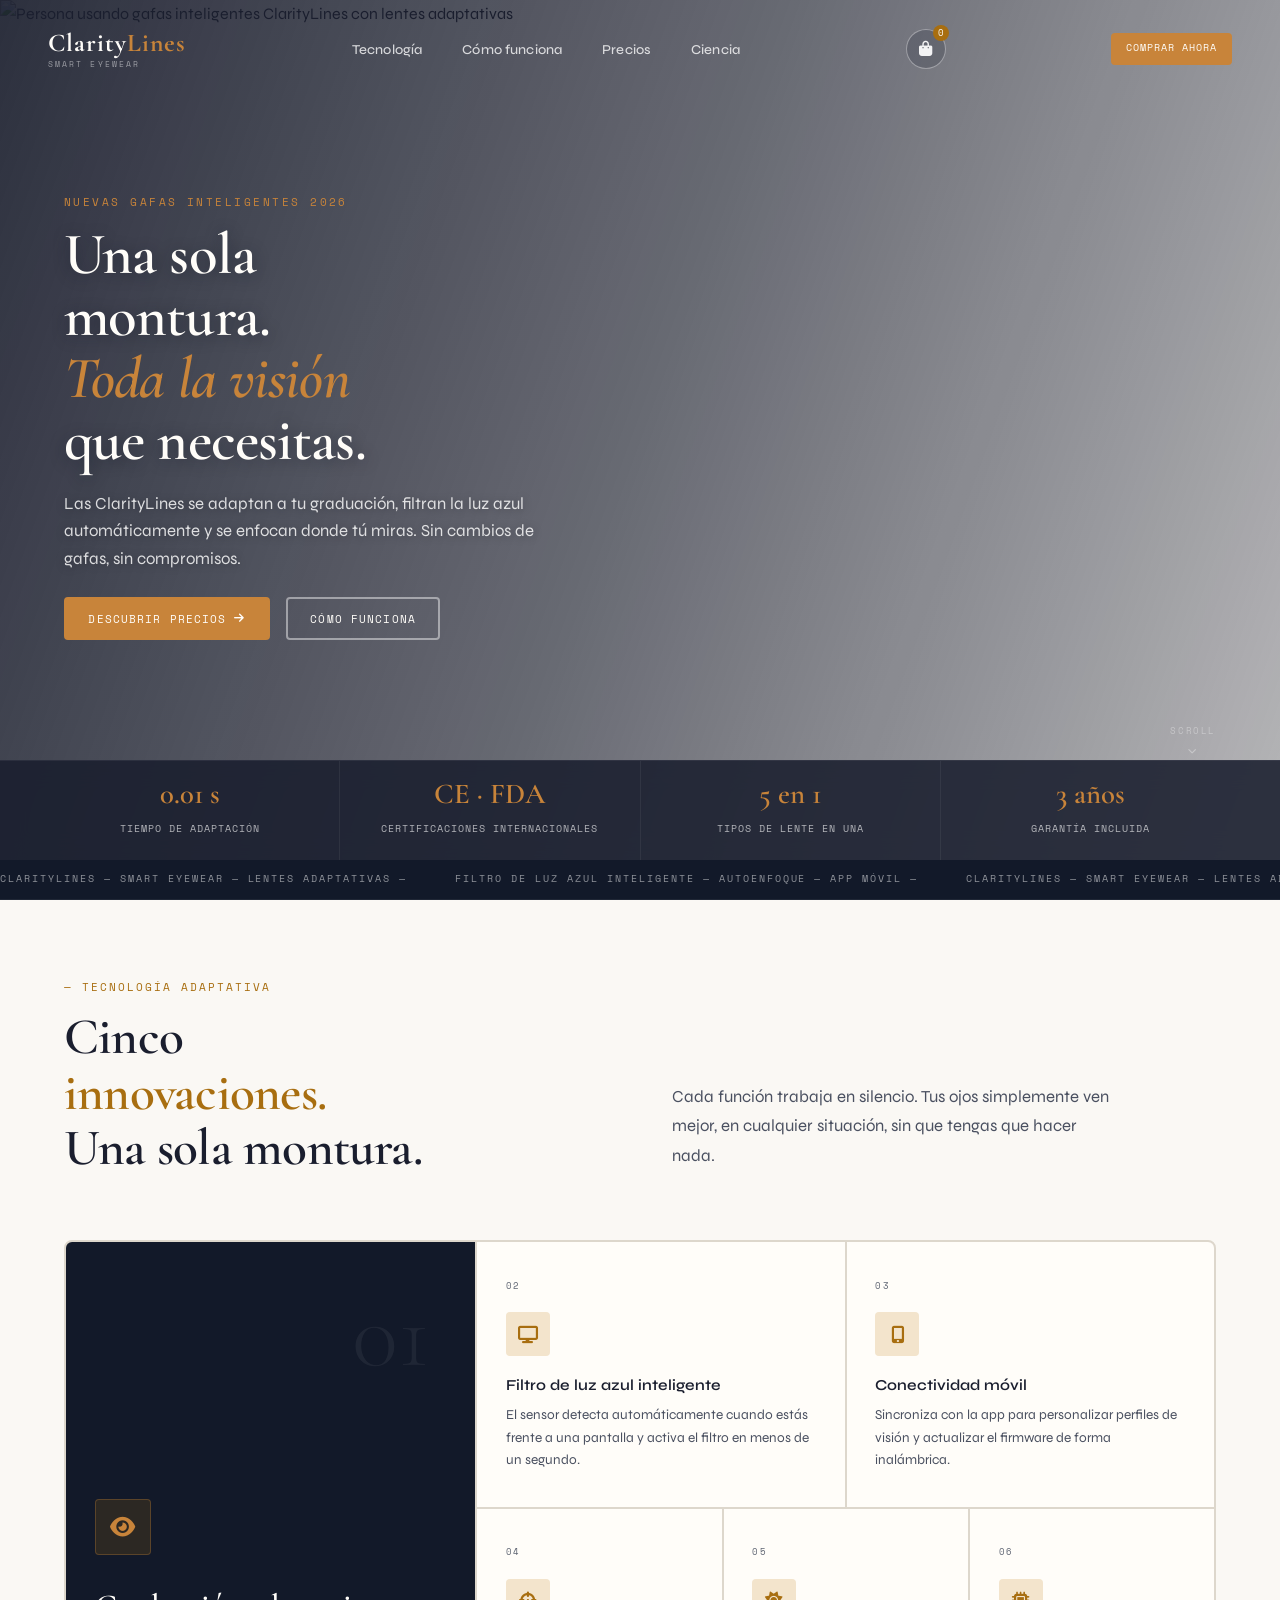
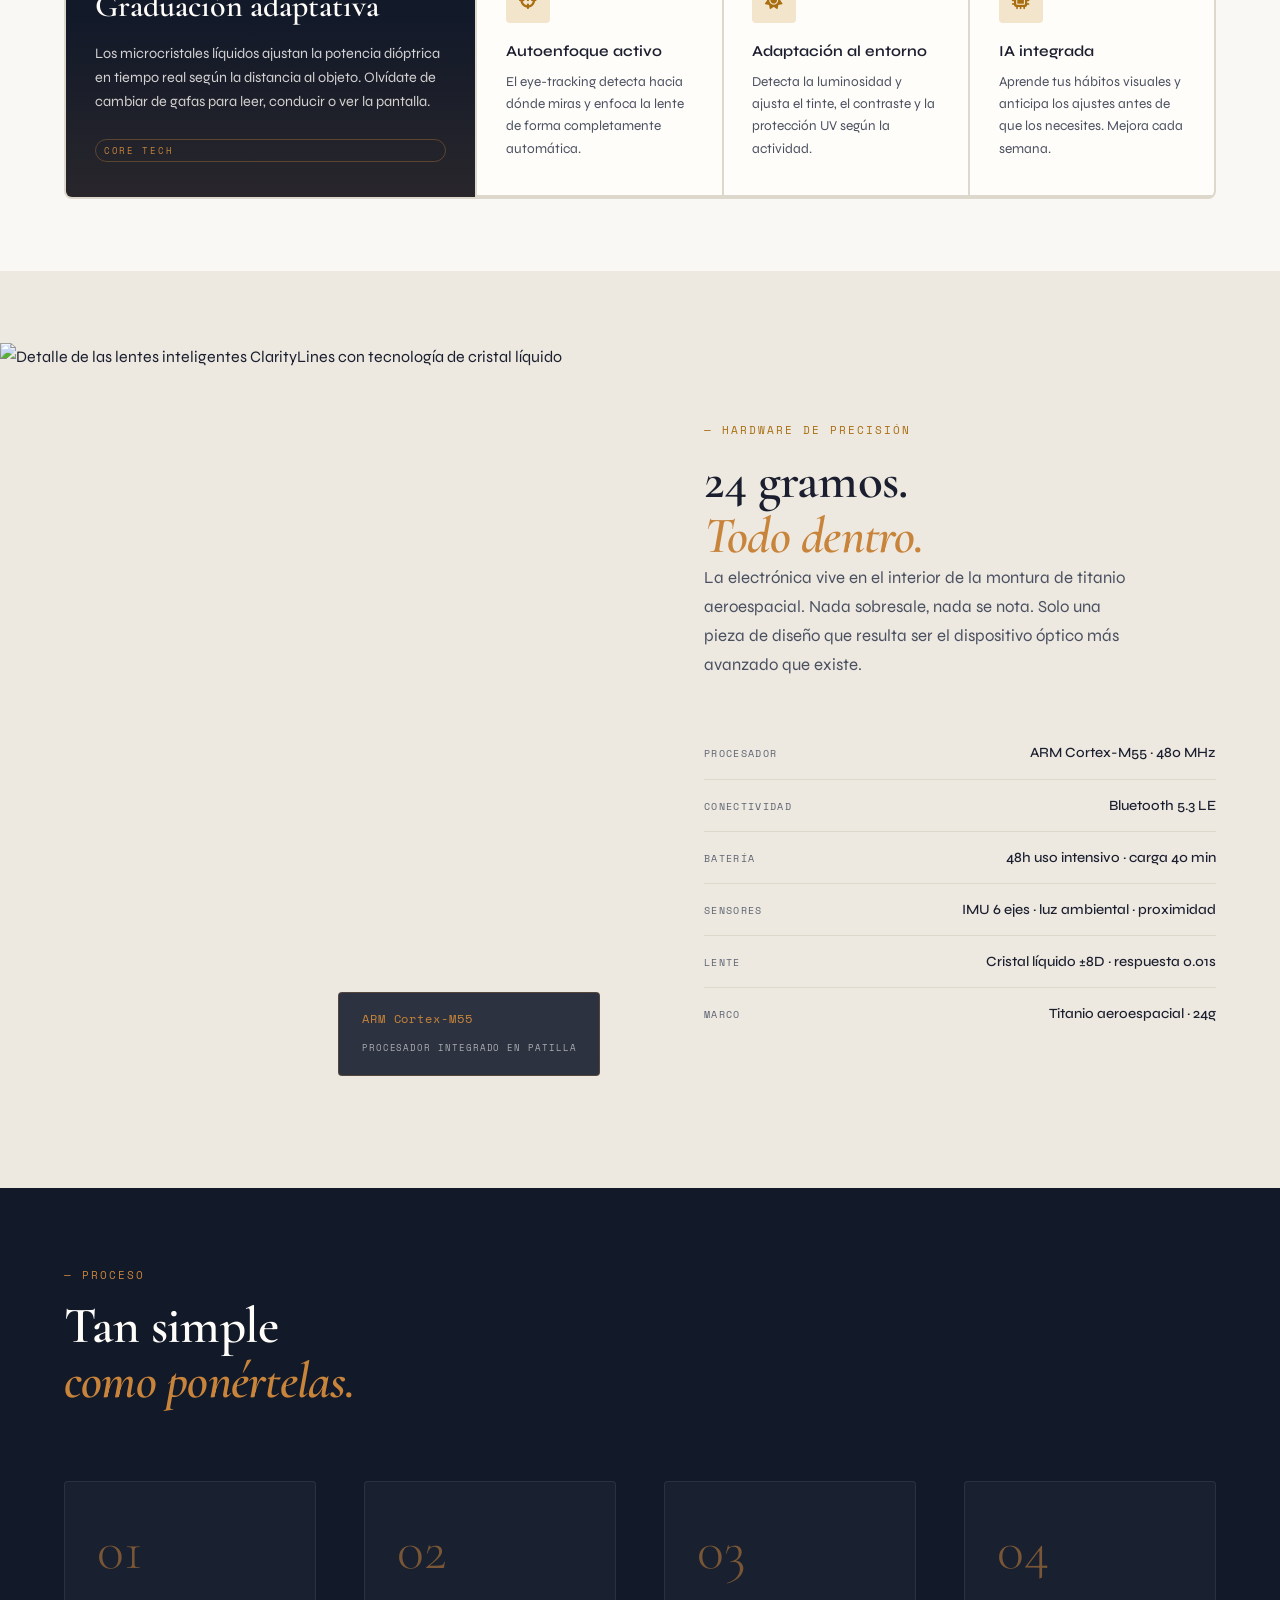
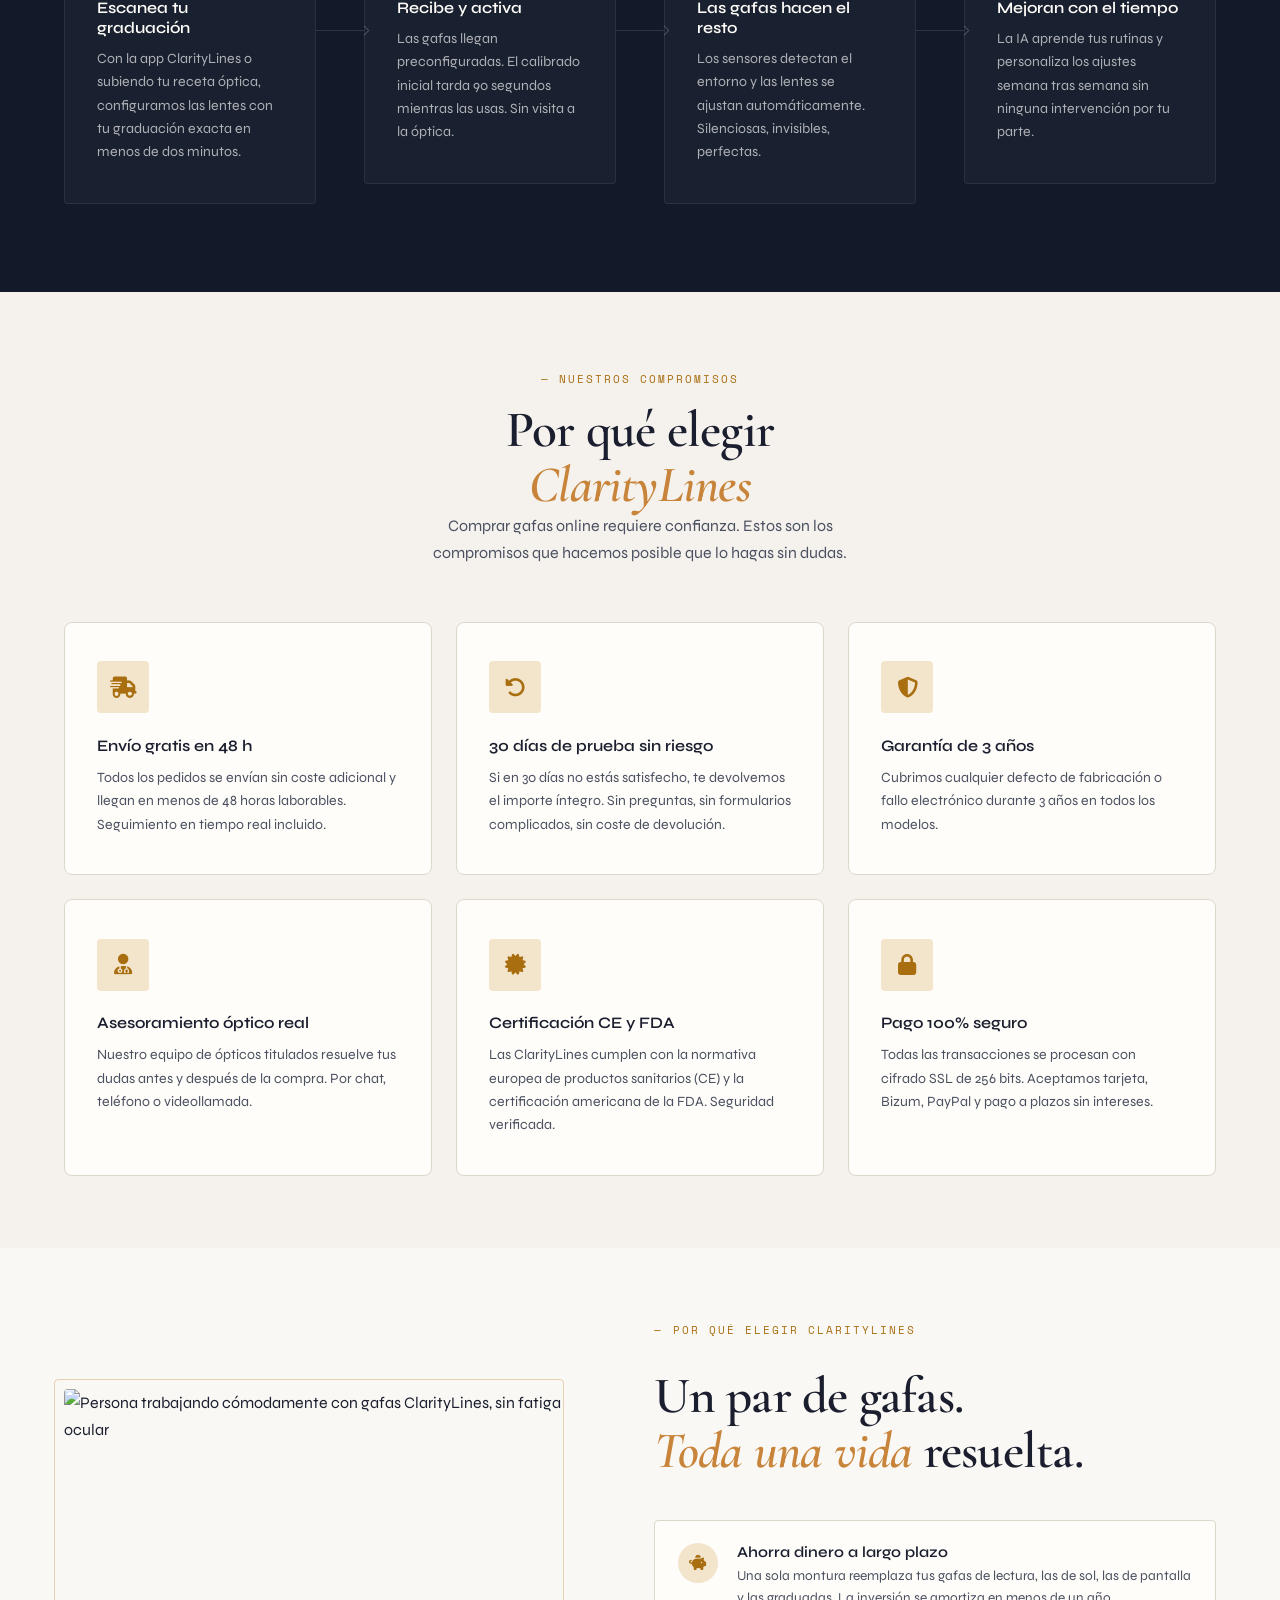
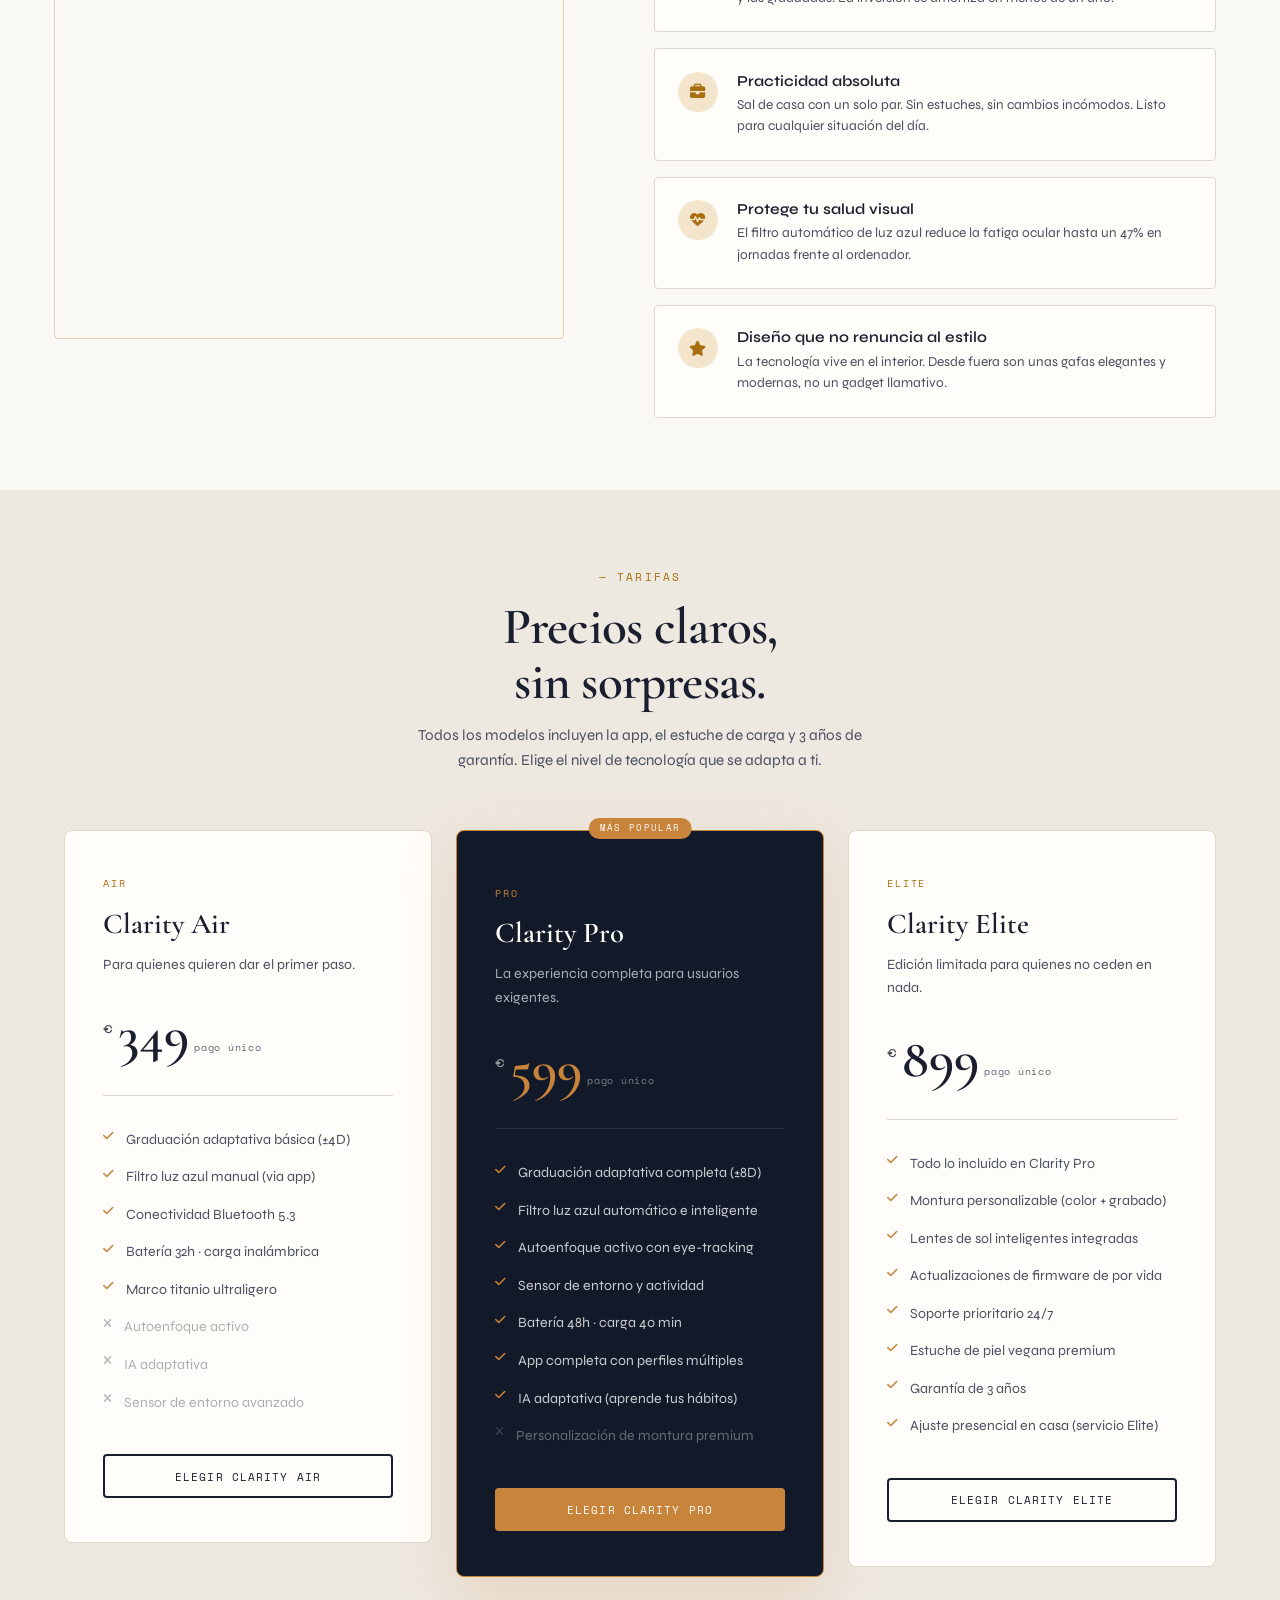
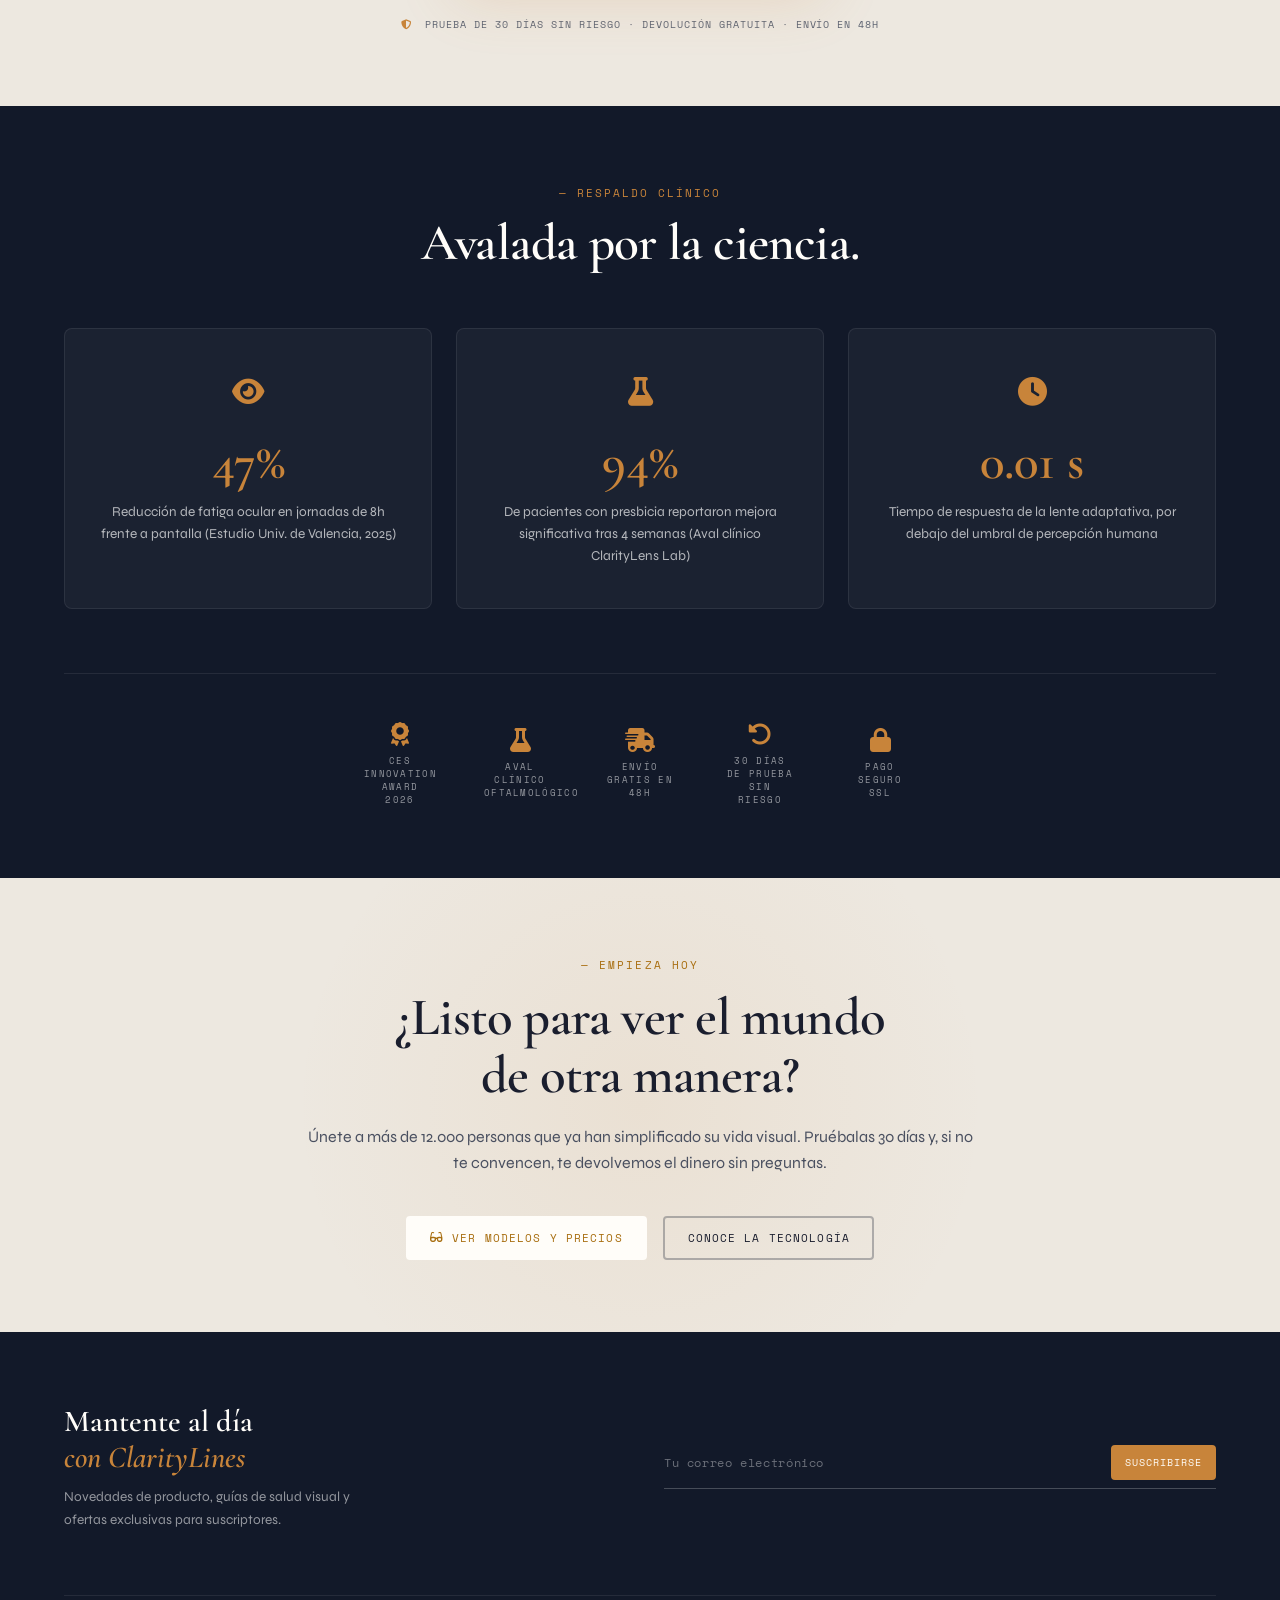
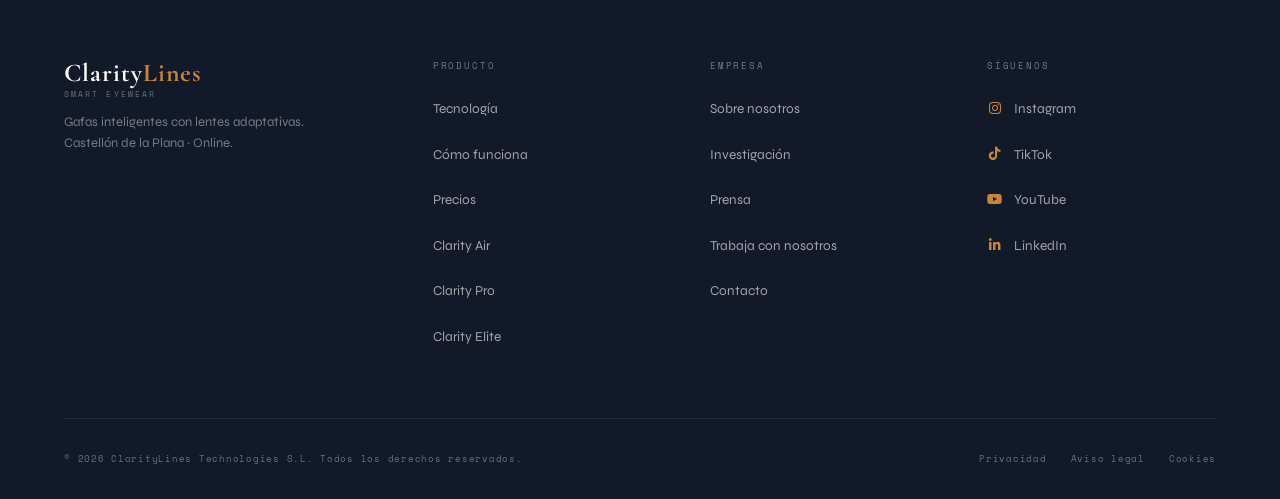
==== commit 547bf9bb: "mas cambios y enlaces nuevos" ====
--- a/index.html
+++ b/index.html
@@ -5,7 +5,7 @@
   <meta charset="UTF-8" />
   <meta name="viewport" content="width=device-width, initial-scale=1.0" />
   <title>ClarityLines — Gafas Inteligentes con Lentes Adaptativas | Castellón</title>
-  <meta name="description" content="ClarityLines: gafas inteligentes con lentes adaptativas, filtro de luz azul y autoenfoque. Envío gratis en 48h, garantía 2 años. Tienda online. Castellón de la Plana." />
+  <meta name="description" content="ClarityLines: gafas inteligentes con lentes adaptativas, filtro de luz azul y autoenfoque. Envío gratis en 48h, garantía 3 años. Tienda online. Castellón de la Plana." />
   <meta name="robots" content="index, follow" />
   <link rel="canonical" href="https://www.claritylines.es/" />
 
@@ -133,7 +133,7 @@
           <span class="stat-desc">Tipos de lente en una</span>
         </div>
         <div class="stat-item">
-          <span class="stat-num">2 años</span>
+          <span class="stat-num">3 años</span>
           <span class="stat-desc">Garantía incluida</span>
         </div>
       </div>
@@ -390,9 +390,9 @@
       <div class="porque-icon" aria-hidden="true">
         <i class="fas fa-shield-halved"></i>
       </div>
-      <h3 class="porque-title">Garantía de 2 años</h3>
+      <h3 class="porque-title">Garantía de 3 años</h3>
       <p class="porque-body">
-        Cubrimos cualquier defecto de fabricación o fallo electrónico durante dos años. El modelo Elite amplía la cobertura hasta 4 años.
+        Cubrimos cualquier defecto de fabricación o fallo electrónico durante 3 años en todos los modelos.
       </p>
     </div>
 
@@ -495,7 +495,7 @@
       Precios claros,<br />sin sorpresas.
     </h2>
     <p class="pricing-intro">
-      Todos los modelos incluyen la app, el estuche de carga y 2 años de garantía.
+      Todos los modelos incluyen la app, el estuche de carga y 3 años de garantía.
       Elige el nivel de tecnología que se adapta a ti.
     </p>
   </div>
@@ -563,7 +563,7 @@
         <li><i class="fas fa-check" aria-hidden="true"></i> Actualizaciones de firmware de por vida</li>
         <li><i class="fas fa-check" aria-hidden="true"></i> Soporte prioritario 24/7</li>
         <li><i class="fas fa-check" aria-hidden="true"></i> Estuche de piel vegana premium</li>
-        <li><i class="fas fa-check" aria-hidden="true"></i> Garantía extendida 4 años</li>
+        <li><i class="fas fa-check" aria-hidden="true"></i> Garantía de 3 años</li>
         <li><i class="fas fa-check" aria-hidden="true"></i> Ajuste presencial en casa (servicio Elite)</li>
       </ul>
       <a href="pages/clarity-elite.html" class="btn btn--outline btn--full">Elegir Clarity Elite</a>
@@ -735,9 +735,9 @@
   <div class="footer-legal">
     <p>&copy; <span id="footer-year"></span> ClarityLines Technologies S.L. Todos los derechos reservados.</p>
     <ul>
-      <li><a href="#">Privacidad</a></li>
-      <li><a href="#">Aviso legal</a></li>
-      <li><a href="#">Cookies</a></li>
+      <li><a href="pages/privacidad.html">Privacidad</a></li>
+      <li><a href="pages/aviso-legal.html">Aviso legal</a></li>
+      <li><a href="pages/cookies.html">Cookies</a></li>
     </ul>
   </div>
 
